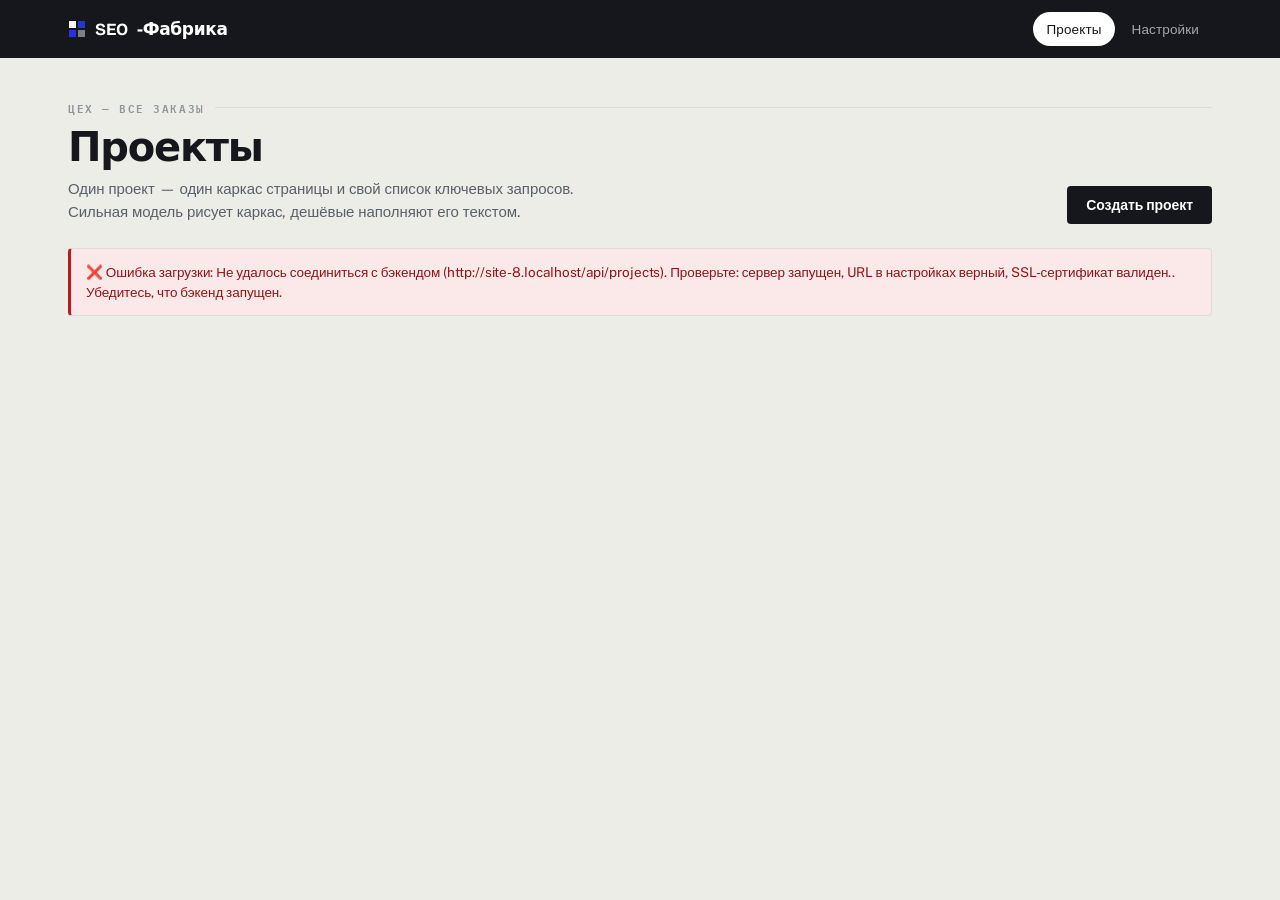
==== smm/index.html @ ee15fdec "Update index.html" ====
<!DOCTYPE html>
<html lang="ru">
<head>
  <meta charset="UTF-8">
  <meta name="viewport" content="width=device-width, initial-scale=1.0">
  <meta http-equiv="Cache-Control" content="no-cache, no-store, must-revalidate">
  <meta http-equiv="Pragma" content="no-cache">
  <meta http-equiv="Expires" content="0">
  <title>SEO-Фабрика — Проекты</title>
  <link rel="stylesheet" href="style.css?v=9">
  <link rel="icon" href="data:image/svg+xml,<svg xmlns='http://www.w3.org/2000/svg' viewBox='0 0 100 100'><rect width='45' height='45' fill='%2315171c'/><rect x='55' width='45' height='45' fill='%232536c8'/><rect y='55' width='45' height='45' fill='%232536c8'/><rect x='55' y='55' width='45' height='45' fill='%2315171c' opacity='.35'/></svg>">
  <script>(function(){try{var t=localStorage.getItem("seo_theme");if(t&&t!=="workshop")document.documentElement.setAttribute("data-theme",t);}catch(e){}})();</script>
</head>
<body>
  <div class="header">
    <div class="header-inner">
      <a class="logo" href="index.html"><svg width="18" height="18" viewBox="0 0 18 18" aria-hidden="true"><rect x="1" y="1" width="7" height="7" fill="#fff"/><rect x="10" y="1" width="7" height="7" fill="#2536c8"/><rect x="1" y="10" width="7" height="7" fill="#2536c8"/><rect x="10" y="10" width="7" height="7" fill="#fff" opacity=".45"/></svg>SEO<span class="full">-Фабрика</span></a>
      <nav class="nav">
        <a href="index.html" class="active">Проекты</a>
        <a href="settings.html">Настройки</a>
      </nav>
    </div>
  </div>

  <main class="main">
    <div class="eyebrow">Цех — все заказы</div>
    <div style="display:flex;align-items:flex-end;justify-content:space-between;gap:24px;flex-wrap:wrap;margin-bottom:24px;">
      <div>
        <h1 class="page-title">Проекты</h1>
        <p class="page-sub" style="margin-bottom:0;">Один проект — один каркас страницы и свой список ключевых запросов. Сильная модель рисует каркас, дешёвые наполняют его текстом.</p>
      </div>
      <button class="btn btn-primary" id="newProjectBtn">Создать проект</button>
    </div>

    <div class="stat-strip" id="statStrip" style="display:none;"></div>

    <div id="createModal" style="display:none;">
      <div class="modal-overlay" onclick="closeCreateModal(event)">
        <div class="modal" style="max-width:480px;" onclick="event.stopPropagation()">
          <div class="modal-header">
            <h3>Новый проект</h3>
            <button class="modal-close" onclick="closeCreateModal()">×</button>
          </div>
          <div style="padding:22px;">
            <div class="form-row"><label>Название проекта *</label><input type="text" id="cpName" placeholder="Таро — 78 карт"></div>
            <div class="form-row"><label>Домен</label><input type="text" id="cpDomain" placeholder="neotaro.ru"><div class="hint">Используется в sitemap.xml и canonical-ссылках при выгрузке.</div></div>
            <div class="form-row"><label>Описание (необязательно)</label><input type="text" id="cpDesc" placeholder="Страницы карт Таро"></div>
            <div id="cpError" style="color:var(--bad);font-size:13px;margin-bottom:10px;display:none;"></div>
            <button class="btn btn-primary" style="width:100%;" id="cpSubmit">Создать проект</button>
          </div>
        </div>
      </div>
    </div>

    <div id="projectsContainer">
      <div class="card" style="text-align:center;padding:40px;color:var(--muted);">
        <span class="spinner"></span> Загрузка проектов…
      </div>
    </div>
  </main>

  <script src="app.js?v=9"></script>
  <script>
    const container = document.getElementById('projectsContainer');

    async function loadProjects() {
      try {
        const projects = await api.listProjects();
        renderProjects(projects);
      } catch (e) {
        container.innerHTML = `<div class="alert alert-bad">❌ Ошибка загрузки: ${e.message}. Убедитесь, что бэкенд запущен.</div>`;
      }
    }

    function renderStats(projects) {
      const strip = document.getElementById('statStrip');
      if (!projects.length) { strip.style.display = 'none'; return; }
      const pages = projects.reduce((a, p) => a + (p.pages_count || 0), 0);
      const keys  = projects.reduce((a, p) => a + (p.keys_count  || 0), 0);
      const live  = projects.filter(p => p.status === 'generating').length;
      strip.style.display = '';
      strip.innerHTML = `
        <div class="stat"><div class="stat-k">Проектов</div><div class="stat-v">${projects.length}</div></div>
        <div class="stat"><div class="stat-k">Страниц готово</div><div class="stat-v">${pages}</div></div>
        <div class="stat"><div class="stat-k">Ключевых запросов</div><div class="stat-v">${keys}</div></div>
        <div class="stat"><div class="stat-k">Генерируется сейчас</div><div class="stat-v">${live}${live ? ' <small>в работе</small>' : ''}</div></div>`;
    }

    function renderProjects(projects) {
      renderStats(projects);
      if (!projects.length) {
        container.innerHTML = `
          <div class="card empty">
            <div class="empty-icon">Пустой цех</div>
            <p>Здесь появятся ваши проекты. Начните с первого — нужно только название и домен.</p>
            <button class="btn btn-primary" onclick="openCreateModal()">Создать проект</button>
          </div>`;
        return;
      }
      const cards = projects.map(p => `
        <div class="proj-wrap">
        <button class="proj-del" title="Удалить проект" aria-label="Удалить проект"
                onclick="deleteProject(event, ${p.id}, '${escHtml(p.name).replace(/'/g, "&#39;")}')">×</button>
        <a class="card proj-card" href="project.html?id=${p.id}">
          <div style="display:flex;align-items:flex-start;justify-content:space-between;gap:12px;">
            <div class="proj-name">${escHtml(p.name)}</div>
            ${badge(p.status)}
          </div>
          ${p.domain ? `<div class="proj-domain">${escHtml(p.domain)}</div>` : ''}
          ${p.description ? `<div style="color:var(--muted);font-size:13.5px;">${escHtml(p.description)}</div>` : ''}
          <div class="proj-meta">
            <span><span class="num">${p.pages_count ?? 0}</span> страниц</span>
            <span><span class="num">${p.keys_count ?? 0}</span> ключей</span>
            <span style="margin-left:auto;">${fmtDate(p.created_at)}</span>
          </div>
        </a></div>`).join('');
      container.innerHTML = `<div class="card-grid">${cards}</div>`;
    }

    // Удаление проекта целиком: клик по крестику не должен открывать карточку.
    async function deleteProject(ev, id, name) {
      ev.preventDefault();
      ev.stopPropagation();
      const ok = confirm('Удалить проект «' + name + '»?\n\nВместе с ним удалятся каркасы, ключи, все сгенерированные страницы и история чата. Отменить нельзя.');
      if (!ok) return;
      const btn = ev.currentTarget;
      if (btn) { btn.disabled = true; btn.textContent = '…'; }
      try {
        await api.deleteProject(id);
        loadProjects();
      } catch (e) {
        alert('Не удалось удалить: ' + e.message);
        if (btn) { btn.disabled = false; btn.textContent = '×'; }
      }
    }

    function openCreateModal() {
      document.getElementById('createModal').style.display = 'block';
      setTimeout(() => document.getElementById('cpName').focus(), 50);
    }
    function closeCreateModal(e) {
      if (e && e.target !== document.querySelector('#createModal .modal-overlay')) return;
      document.getElementById('createModal').style.display = 'none';
      ['cpName','cpDomain','cpDesc'].forEach(id => document.getElementById(id).value = '');
      document.getElementById('cpError').style.display = 'none';
    }
    document.getElementById('newProjectBtn').onclick = openCreateModal;

    document.getElementById('cpSubmit').onclick = async () => {
      const name   = document.getElementById('cpName').value.trim();
      const domain = document.getElementById('cpDomain').value.trim();
      const desc   = document.getElementById('cpDesc').value.trim();
      const errEl  = document.getElementById('cpError');
      if (!name) { errEl.textContent = 'Название обязательно'; errEl.style.display = 'block'; return; }
      errEl.style.display = 'none';
      const btn = document.getElementById('cpSubmit');
      btn.disabled = true; btn.textContent = 'Создание…';
      try {
        const p = await api.createProject({ name, domain, description: desc });
        closeCreateModal();
        window.location.href = `project.html?id=${p.id}`;
      } catch (e) {
        errEl.textContent = e.message;
        errEl.style.display = 'block';
      } finally {
        btn.disabled = false; btn.textContent = 'Создать проект';
      }
    };
    document.getElementById('cpName').addEventListener('keydown', e => { if (e.key === 'Enter') document.getElementById('cpSubmit').click(); });

    loadProjects();
    setInterval(() => { if (!document.hidden) loadProjects(); }, 15000);
  </script>
</body>
</html>
---- smm/style.css ----
/* ==========================================================================
   SEO-Фабрика — дизайн-система «Наборный цех»
   Светлый цех + чёрные чернила + синяя светокопия.
   Подпись проекта: сегментные шкалы (.gauge) и цеховые номера этапов.
   ========================================================================== */

@import url('https://fonts.googleapis.com/css2?family=Bricolage+Grotesque:opsz,wght@12..96,500;12..96,700;12..96,800&family=Public+Sans:ital,wght@0,400;0,500;0,600;1,400&family=IBM+Plex+Mono:wght@400;500;600&display=swap');

:root {
  /* ── палитра ── */
  --ink:        #15171c;
  --ink-soft:   #5a6069;
  --ink-faint:  #8f959d;
  --cloth:      #ecede7;   /* фон цеха */
  --sheet:      #ffffff;   /* лист */
  --sheet-2:    #f5f6f2;
  --rule:       #dcdcd3;
  --rule-soft:  #e8e9e2;
  --blueprint:  #2536c8;   /* акцент */
  --blueprint-2:#1a27a0;
  --blueprint-tint: #eceefc;
  --signal:     #c2410c;   /* сигнал тревоги */
  --good:       #12734a;
  --good-tint:  #e2f2e9;
  --alarm:      #b91c1c;
  --alarm-tint: #fbe9e9;
  --hold:       #92620a;
  --hold-tint:  #f8efdb;

  /* ── легаси-алиасы (используются в инлайн-стилях страниц) ── */
  --bg: var(--cloth);
  --panel: var(--sheet);
  --panel-2: var(--sheet-2);
  --text: var(--ink);
  --muted: var(--ink-soft);
  --line: var(--rule);
  --line-50: var(--rule-soft);
  --accent: var(--blueprint);
  --accent-2: var(--blueprint-2);
  --ok: var(--good);
  --ok-15: var(--good-tint);
  --bad: var(--alarm);
  --bad-15: var(--alarm-tint);
  --warn: var(--hold);

  /* ── типографика ── */
  --display: 'Bricolage Grotesque', 'Segoe UI', system-ui, sans-serif;
  --body: 'Public Sans', -apple-system, 'Segoe UI', Roboto, sans-serif;
  --mono: 'IBM Plex Mono', 'Cascadia Code', Consolas, monospace;

  /* ── геометрия ── */
  --radius: 4px;
  --radius-sm: 3px;
  --shadow: 0 1px 0 rgba(21,23,28,.04), 0 8px 24px -18px rgba(21,23,28,.35);
  --shadow-lift: 0 2px 0 rgba(21,23,28,.05), 0 18px 40px -24px rgba(21,23,28,.45);
  --pad: clamp(16px, 3vw, 28px);
}

* { box-sizing: border-box; margin: 0; padding: 0; }
html { -webkit-text-size-adjust: 100%; }
html, body { min-height: 100%; }
body {
  background: var(--cloth);
  color: var(--ink);
  font: 400 15px/1.55 var(--body);
  font-feature-settings: 'ss01', 'cv05';
  letter-spacing: -.005em;
  -webkit-font-smoothing: antialiased;
}
a { color: var(--blueprint); text-decoration: none; }
a:hover { text-decoration: underline; text-underline-offset: 3px; }
:focus-visible {
  outline: 2px solid var(--blueprint);
  outline-offset: 2px;
  border-radius: 2px;
}
::selection { background: #d9ddf9; }

/* ─────────────────────────────────────── шапка */
.header {
  position: sticky; top: 0; z-index: 40;
  background: var(--ink);
  color: #f2f2ee;
}
.header-inner {
  max-width: 1200px; margin: 0 auto;
  padding: 0 var(--pad);
  height: 58px;
  display: flex; align-items: center; gap: 28px;
}
.logo {
  font: 700 17px/1 var(--display);
  letter-spacing: -.02em;
  color: #fff;
  display: inline-flex; align-items: center; gap: 9px;
}
.logo:hover { text-decoration: none; color: #fff; }
.nav { display: flex; gap: 4px; font-size: 13.5px; margin-left: auto; }
.nav a {
  color: rgba(255,255,255,.62);
  padding: 7px 13px; border-radius: 999px;
  font-weight: 500; letter-spacing: .01em;
  transition: background .16s, color .16s;
}
.nav a:hover { color: #fff; background: rgba(255,255,255,.09); text-decoration: none; }
.nav a.active { color: var(--ink); background: #fff; }

/* ───────────────────────────────────── каркас */
.main {
  max-width: 1200px; margin: 0 auto;
  padding: clamp(24px, 4vw, 44px) var(--pad) 96px;
}
.page-title {
  font: 700 clamp(28px, 4vw, 40px)/1.05 var(--display);
  letter-spacing: -.03em;
  margin-bottom: 8px;
}
.page-sub {
  color: var(--ink-soft); font-size: 15px;
  max-width: 62ch; margin-bottom: 28px;
}
.eyebrow {
  font: 600 11px/1 var(--mono);
  letter-spacing: .14em; text-transform: uppercase;
  color: var(--ink-faint);
  display: flex; align-items: center; gap: 10px;
  margin-bottom: 14px;
}
.eyebrow::after { content: ''; flex: 1; height: 1px; background: var(--rule); }

/* ───────────────────────────────────── листы */
.card {
  background: var(--sheet);
  border: 1px solid var(--rule);
  border-radius: var(--radius);
  padding: clamp(18px, 2.4vw, 26px);
  box-shadow: var(--shadow);
}
.card + .card { margin-top: 18px; }
.card h3 {
  font: 700 17px/1.25 var(--display);
  letter-spacing: -.015em;
  margin-bottom: 4px;
}
.card .card-sub { color: var(--ink-soft); font-size: 13.5px; margin-bottom: 16px; }
.card-grid {
  display: grid; gap: 16px;
  grid-template-columns: repeat(auto-fill, minmax(288px, 1fr));
}

/* карточка проекта — цеховая карточка заказа */
.proj-card {
  position: relative;
  display: flex; flex-direction: column; gap: 7px;
  padding: 22px 22px 18px;
  color: var(--ink);
  overflow: hidden;
  transition: box-shadow .18s ease, transform .18s ease, border-color .18s ease;
}
.proj-card::before {
  content: ''; position: absolute; inset: 0 auto 0 0; width: 3px;
  background: var(--blueprint); opacity: 0; transition: opacity .18s;
}
.proj-card:hover {
  text-decoration: none;
  border-color: #c9cabf;
  transform: translateY(-2px);
  box-shadow: var(--shadow-lift);
}
.proj-card:hover::before { opacity: 1; }
.proj-name {
  font: 700 19px/1.2 var(--display);
  letter-spacing: -.02em; color: var(--ink);
}
.proj-domain {
  font: 500 12.5px/1 var(--mono);
  color: var(--blueprint); letter-spacing: -.01em;
}
.proj-meta {
  display: flex; gap: 8px 16px; flex-wrap: wrap;
  align-items: center;
  color: var(--ink-soft); font-size: 12.5px;
  margin-top: 10px; padding-top: 12px;
  border-top: 1px dashed var(--rule);
}
.proj-meta .num { font: 500 13px/1 var(--mono); color: var(--ink); }

/* ───────────────────────────────────── кнопки */
.btn {
  font: 600 14px/1 var(--body);
  letter-spacing: -.005em;
  padding: 11px 18px;
  border: 1px solid transparent; border-radius: var(--radius);
  cursor: pointer;
  display: inline-flex; align-items: center; justify-content: center; gap: 8px;
  transition: background .16s, color .16s, border-color .16s, transform .08s;
  white-space: nowrap;
}
.btn:active:not(:disabled) { transform: translateY(1px); }
.btn:disabled { opacity: .45; cursor: not-allowed; }
.btn-primary { background: var(--ink); color: #fff; }
.btn-primary:hover:not(:disabled) { background: var(--blueprint); }
.btn-ghost { background: var(--sheet); border-color: var(--rule); color: var(--ink); }
.btn-ghost:hover:not(:disabled) { border-color: var(--ink); background: var(--sheet-2); }
.btn-danger { background: var(--alarm); color: #fff; }
.btn-danger:hover:not(:disabled) { background: #971616; }
.btn-ok { background: var(--good); color: #fff; }
.btn-ok:hover:not(:disabled) { background: #0d5c3a; }
.btn-sm { padding: 7px 13px; font-size: 13px; }
.btn-link {
  background: none; border: none; padding: 0;
  font: 500 13px/1.4 var(--body); color: var(--blueprint);
  cursor: pointer; text-underline-offset: 3px;
}
.btn-link:hover { text-decoration: underline; }
.btn-link.danger { color: var(--alarm); }
.pages-toolbar {
  display: inline-flex; align-items: center; gap: 10px;
  background: var(--alarm-tint); color: var(--alarm);
  border: 1px solid #f0c8c8; border-radius: var(--radius);
  padding: 6px 10px; font-size: 13px;
}
.page-actions {
  white-space: nowrap;
  display: flex; gap: 8px; align-items: center; justify-content: flex-end;
}

/* ───────────────────────────────────── формы */
.form-row { margin-bottom: 16px; }
label {
  display: block;
  font: 600 11.5px/1 var(--mono);
  letter-spacing: .1em; text-transform: uppercase;
  color: var(--ink-faint); margin-bottom: 7px;
}
input[type=text], input[type=password], input[type=number], select, textarea {
  width: 100%;
  font: 400 14.5px/1.4 var(--body);
  color: var(--ink);
  background: var(--sheet);
  border: 1px solid var(--rule);
  border-radius: var(--radius);
  padding: 11px 13px;
  transition: border-color .16s, box-shadow .16s;
}
input::placeholder, textarea::placeholder { color: #b3b8bd; }
input:focus, select:focus, textarea:focus {
  outline: none;
  border-color: var(--blueprint);
  box-shadow: 0 0 0 3px rgba(37,54,200,.12);
}
textarea {
  resize: vertical; min-height: 92px;
  font: 400 13px/1.6 var(--mono);
}
textarea.code { min-height: 240px; background: var(--sheet-2); }
select {
  cursor: pointer;
  appearance: none;
  background-image: url("data:image/svg+xml;utf8,<svg xmlns='http://www.w3.org/2000/svg' width='11' height='7' viewBox='0 0 11 7'><path d='M1 1l4.5 4.5L10 1' stroke='%235a6069' stroke-width='1.6' fill='none' stroke-linecap='round'/></svg>");
  background-repeat: no-repeat; background-position: right 13px center;
  padding-right: 34px;
}
input[type=checkbox] { width: 17px; height: 17px; cursor: pointer; accent-color: var(--blueprint); }
.checkbox-row { display: flex; align-items: center; gap: 10px; margin-bottom: 14px; }
.checkbox-row label {
  margin: 0; color: var(--ink); font: 400 14px/1.4 var(--body);
  letter-spacing: normal; text-transform: none;
}
.form-grid { display: grid; grid-template-columns: 1fr 1fr; gap: 16px; }
.form-grid .full { grid-column: 1 / -1; }
.fieldset {
  border: 1px solid var(--rule); border-radius: var(--radius);
  background: var(--sheet);
  padding: 22px; margin-bottom: 18px;
}
.fieldset legend {
  font: 600 11.5px/1 var(--mono);
  letter-spacing: .12em; text-transform: uppercase;
  color: var(--ink); padding: 0 9px;
}
.hint { font-size: 12.5px; color: var(--ink-faint); margin-top: 6px; }

/* ───────────────────────────────────── этапы (табы) */
.tabs {
  display: flex; gap: 2px;
  border-bottom: 1px solid var(--rule);
  margin-bottom: 24px;
  overflow-x: auto; scrollbar-width: none;
}
.tabs::-webkit-scrollbar { display: none; }
.tab-btn {
  position: relative;
  background: none; border: none; cursor: pointer;
  font: 600 14px/1 var(--body);
  color: var(--ink-faint);
  padding: 14px 16px 15px;
  display: inline-flex; align-items: center; gap: 9px;
  white-space: nowrap;
  transition: color .16s;
}
.tab-btn .step {
  font: 600 11px/1 var(--mono);
  color: var(--ink-faint);
  background: var(--sheet-2); border: 1px solid var(--rule);
  border-radius: 3px; padding: 3px 5px;
}
.tab-btn:hover { color: var(--ink); }
.tab-btn.active { color: var(--ink); }
.tab-btn.active::after {
  content: ''; position: absolute; left: 0; right: 0; bottom: -1px;
  height: 2px; background: var(--ink);
}
.tab-btn.active .step { background: var(--ink); border-color: var(--ink); color: #fff; }
.tab-content { display: none; }
.tab-content.active { display: block; animation: rise .22s ease both; }
@keyframes rise { from { opacity: 0; transform: translateY(4px); } }

/* ───────────────────────────────────── таблицы */
.table-wrap {
  overflow-x: auto;
  border: 1px solid var(--rule); border-radius: var(--radius);
  background: var(--sheet);
}
table { width: 100%; border-collapse: collapse; font-size: 13.5px; }
thead { background: var(--sheet-2); }
thead th {
  text-align: left;
  font: 600 11px/1 var(--mono);
  letter-spacing: .1em; text-transform: uppercase;
  color: var(--ink-soft);
  padding: 12px 15px;
  border-bottom: 1px solid var(--rule);
  white-space: nowrap;
}
tbody td { padding: 11px 15px; border-bottom: 1px solid var(--rule-soft); vertical-align: middle; }
tbody tr:last-child td { border-bottom: none; }
tbody tr:hover { background: #f8f9fb; }
td .num, .mono { font: 500 13px/1 var(--mono); }

/* ───────────────────────────────────── статусы */
.badge {
  display: inline-flex; align-items: center; gap: 6px;
  font: 600 11.5px/1 var(--mono);
  letter-spacing: .04em;
  padding: 5px 9px; border-radius: 3px;
  border: 1px solid transparent;
  white-space: nowrap;
}
.badge::before {
  content: ''; width: 5px; height: 5px; border-radius: 50%;
  background: currentColor;
}
.badge.pending, .badge.draft, .badge.cancelled {
  background: var(--sheet-2); border-color: var(--rule); color: var(--ink-soft);
}
.badge.queued { background: var(--hold-tint); border-color: #ecdcb4; color: var(--hold); }
.badge.running, .badge.generating {
  background: var(--blueprint-tint); border-color: #d3d8f7; color: var(--blueprint);
}
.badge.running::before, .badge.generating::before { animation: pulse 1.1s ease-in-out infinite; }
@keyframes pulse { 50% { opacity: .25; } }
.badge.success, .badge.ready, .badge.done, .badge.active, .badge.approved {
  background: var(--good-tint); border-color: #c6e3d4; color: var(--good);
}
.badge.failed, .badge.error { background: var(--alarm-tint); border-color: #f2cfcf; color: var(--alarm); }

/* ───────────────────────────────────── подпись: шкала */
.gauge {
  display: inline-flex; gap: 2px; vertical-align: middle;
}
.gauge i {
  width: 5px; height: 14px; border-radius: 1px;
  background: var(--rule);
}
.gauge i.on { background: var(--good); }
.gauge.warn i.on { background: var(--hold); }
.gauge.bad i.on { background: var(--alarm); }
.gauge-row { display: inline-flex; align-items: center; gap: 9px; }
.gauge-val { font: 600 13px/1 var(--mono); letter-spacing: -.02em; }

/* прогресс */
.progress-info {
  display: flex; justify-content: space-between; align-items: baseline;
  font: 500 12.5px/1 var(--mono); color: var(--ink-soft);
  margin-bottom: 10px;
}
.progress-outer {
  height: 10px; background: var(--sheet-2);
  border: 1px solid var(--rule); border-radius: 999px; overflow: hidden;
}
.progress-inner {
  height: 100%; border-radius: 999px;
  background: repeating-linear-gradient(115deg, var(--ink) 0 9px, #3a3f49 9px 18px);
  background-size: 200% 100%;
  transition: width .45s cubic-bezier(.4,0,.2,1);
  animation: crawl 1.4s linear infinite;
}
@keyframes crawl { to { background-position: -36px 0; } }

/* ───────────────────────────────────── сообщения */
.alert {
  font-size: 13.5px; line-height: 1.5;
  padding: 13px 15px;
  border: 1px solid var(--rule); border-left-width: 3px;
  border-radius: var(--radius);
  background: var(--sheet);
  margin-bottom: 14px;
}
.alert-ok   { border-left-color: var(--good);  background: var(--good-tint);  color: #0d5c3a; }
.alert-bad  { border-left-color: var(--alarm); background: var(--alarm-tint); color: #8f1414; }
.alert-info { border-left-color: var(--blueprint); background: var(--blueprint-tint); color: var(--blueprint-2); }

.checks-grid { display: flex; flex-wrap: wrap; gap: 6px; }
.check-chip {
  font: 500 12px/1 var(--mono);
  padding: 6px 9px; border-radius: 3px;
  border: 1px solid var(--rule);
}
.check-chip.passed { background: var(--good-tint); border-color: #c6e3d4; color: var(--good); }
.check-chip.failed { background: var(--alarm-tint); border-color: #f2cfcf; color: var(--alarm); }

/* ───────────────────────────────────── модал��и */
.modal-overlay {
  position: fixed; inset: 0; z-index: 100;
  background: rgba(21,23,28,.45);
  backdrop-filter: blur(3px);
  display: flex; align-items: center; justify-content: center;
  padding: 20px;
  animation: fade .16s ease both;
}
@keyframes fade { from { opacity: 0; } }
.modal {
  background: var(--sheet);
  border: 1px solid var(--rule); border-radius: 6px;
  box-shadow: 0 40px 80px -30px rgba(21,23,28,.6);
  width: 100%; max-width: 1080px; max-height: 92vh;
  display: flex; flex-direction: column;
  animation: pop .2s cubic-bezier(.2,.9,.3,1) both;
}
@keyframes pop { from { opacity: 0; transform: translateY(10px) scale(.99); } }
.modal-header {
  display: flex; align-items: center; justify-content: space-between; gap: 16px;
  padding: 17px 20px;
  border-bottom: 1px solid var(--rule);
}
.modal-header h3 { font: 700 16px/1.2 var(--display); letter-spacing: -.015em; }
.modal-body { overflow-y: auto; flex: 1; }
.modal-body iframe { width: 100%; height: 640px; border: none; background: #fff; display: block; }
.modal-close {
  background: none; border: 1px solid transparent; cursor: pointer;
  color: var(--ink-faint); font-size: 15px; line-height: 1;
  width: 30px; height: 30px; border-radius: var(--radius);
}
.modal-close:hover { color: var(--ink); background: var(--sheet-2); border-color: var(--rule); }

/* ───────────────────────────────────── бриф (чат) */
.chat-container { display: flex; flex-direction: column; height: 560px; }
.chat-messages {
  flex: 1; overflow-y: auto;
  display: flex; flex-direction: column; gap: 12px;
  padding: 4px 2px 16px;
}
.chat-msg {
  max-width: 76%;
  padding: 12px 15px;
  border-radius: 10px;
  font-size: 14.5px; line-height: 1.55;
  white-space: pre-wrap; word-break: break-word;
}
.chat-time {
  display: block;
  font: 500 11px/1.3 var(--mono);
  letter-spacing: .04em;
  opacity: .62;
  margin-bottom: 6px;
}
.chat-msg.user .chat-time { color: rgba(255,255,255,.72); }
.chat-msg.user {
  align-self: flex-end;
  background: var(--ink); color: #fff;
  border-bottom-right-radius: 3px;
}
.chat-msg.assistant {
  align-self: flex-start;
  background: var(--sheet-2); border: 1px solid var(--rule);
  border-bottom-left-radius: 3px;
}
.chat-msg.system {
  align-self: center; max-width: 100%;
  background: none; padding: 2px;
  font: 500 12px/1.5 var(--mono);
  color: var(--ink-faint); text-align: center;
}
.chat-msg.loading {
  align-self: flex-start;
  background: var(--sheet-2); border: 1px solid var(--rule);
  color: var(--ink-soft);
}
.chat-input-row {
  display: flex; gap: 10px; align-items: flex-end;
  border-top: 1px solid var(--rule);
  padding-top: 14px;
}
.chat-input-row textarea {
  flex: 1; min-height: 46px; max-height: 140px; resize: none;
  font: 400 14.5px/1.5 var(--body);
}
.chat-input-row .btn-primary { flex-shrink: 0; }

/* ───────────────────────────────────── пульт генерации */
.gen-controls { display: flex; flex-wrap: wrap; gap: 10px; align-items: center; }
.gen-status-msg { font-size: 13.5px; margin-top: 10px; }
.turbo-badge {
  font: 600 11px/1 var(--mono); letter-spacing: .1em; text-transform: uppercase;
  color: var(--signal); background: #fdeee7; border: 1px solid #f6d3c4;
  padding: 5px 8px; border-radius: 3px;
}
.toggle-row {
  display: flex; align-items: center; justify-content: space-between; gap: 18px;
  padding: 14px 0;
}
.toggle-label { font-size: 14.5px; font-weight: 600; }
.toggle-desc { font-size: 12.5px; color: var(--ink-soft); margin-top: 3px; max-width: 52ch; }
.toggle { position: relative; display: inline-block; width: 42px; height: 24px; flex-shrink: 0; }
.toggle input { opacity: 0; width: 0; height: 0; position: absolute; }
.toggle-slider {
  position: absolute; inset: 0; cursor: pointer;
  background: #cfd1c8; border-radius: 999px; transition: background .18s;
}
.toggle-slider::before {
  content: ''; position: absolute; left: 3px; top: 3px;
  width: 18px; height: 18px; border-radius: 50%;
  background: #fff; box-shadow: 0 1px 3px rgba(0,0,0,.2);
  transition: transform .18s;
}
.toggle input:checked + .toggle-slider { background: var(--ink); }
.toggle input:checked + .toggle-slider::before { transform: translateX(18px); }
.toggle input:focus-visible + .toggle-slider { outline: 2px solid var(--blueprint); outline-offset: 2px; }

/* ───────────────────────────────────── пустота и ожидание */
.empty { text-align: center; padding: 56px 24px; color: var(--ink-soft); }
.empty .empty-icon {
  font: 700 13px/1 var(--mono); letter-spacing: .18em; text-transform: uppercase;
  color: var(--ink-faint); margin-bottom: 14px;
}
.empty p { margin-bottom: 20px; font-size: 14.5px; }
.spinner {
  display: inline-block; width: 13px; height: 13px;
  border: 2px solid var(--rule); border-top-color: var(--ink);
  border-radius: 50%; vertical-align: -2px;
  animation: spin .7s linear infinite;
}
@keyframes spin { to { transform: rotate(360deg); } }

/* ───────────────────────────────────── сводка цифр */
.stat-strip {
  display: grid; gap: 1px;
  grid-template-columns: repeat(auto-fit, minmax(150px, 1fr));
  background: var(--rule);
  border: 1px solid var(--rule); border-radius: var(--radius);
  overflow: hidden; margin-bottom: 22px;
}
.stat { background: var(--sheet); padding: 16px 18px; }
.stat-k {
  font: 600 10.5px/1 var(--mono); letter-spacing: .12em; text-transform: uppercase;
  color: var(--ink-faint); margin-bottom: 8px;
}
.stat-v { font: 700 26px/1 var(--display); letter-spacing: -.03em; }
.stat-v small { font: 500 13px/1 var(--mono); color: var(--ink-faint); letter-spacing: 0; }

/* ───────────────────────────────────── адаптив */
@media (max-width: 760px) {
  .header-inner { height: 54px; gap: 12px; }
  .logo span.full { display: none; }
  .form-grid { grid-template-columns: 1fr; }
  .chat-msg { max-width: 90%; }
  .chat-container { height: 66vh; }
  .modal-body iframe { height: 70vh; }
  .toggle-row { align-items: flex-start; }
  .tab-btn { padding: 12px 11px; font-size: 13px; }
  .tab-btn .step { display: none; }
}

@media (prefers-reduced-motion: reduce) {
  *, *::before, *::after {
    animation-duration: .001ms !important; animation-iteration-count: 1 !important;
    transition-duration: .001ms !important;
  }
}

/* ======================================================================
   ТЕМА 2 — «Сапфир и персик»
   Синий сапфир + серый оружейный металл + платина, смягчённые
   персиково-оранжевым и коричневым. Холодный футуризм плюс
   теплые земляные тона в акцентах.
   Переключается в Настройках, хранится в localStorage.
   ====================================================================== */
html[data-theme="sapphire"] {
  color-scheme: dark;

  /* платина — текст */
  --ink:        #eef1f6;
  --ink-soft:   #aab4c2;
  --ink-faint:  #7c8797;

  /* оружейный металл — плоскости */
  --cloth:      #191e25;
  --sheet:      #222a33;
  --sheet-2:    #2a333d;
  --rule:       #38434f;
  --rule-soft:  #2f3944;

  /* сапфир — акцент */
  --blueprint:  #5b8def;
  --blueprint-2:#84a9f7;
  --blueprint-tint: #1d2b45;

  /* персиково-оранжевый и коричневый — теплые сигналы */
  --signal:     #f0915a;
  --good:       #58c795;
  --good-tint:  #17322a;
  --alarm:      #f07f7f;
  --alarm-tint: #3a2325;
  --hold:       #d9a05b;
  --hold-tint:  #362a1b;

  --shadow: 0 1px 0 rgba(0,0,0,.35), 0 10px 30px -18px rgba(0,0,0,.85);
  --shadow-lift: 0 2px 0 rgba(0,0,0,.4), 0 22px 48px -24px rgba(0,0,0,.95);
}

/* Шапка и кнопки: тёплый персиковый как второй акцент */
html[data-theme="sapphire"] .header {
  background: linear-gradient(180deg, #202832 0%, #1a2129 100%);
  border-bottom-color: var(--rule);
}
html[data-theme="sapphire"] .btn-primary {
  background: linear-gradient(180deg, var(--blueprint) 0%, #3f6fd0 100%);
  border-color: #3f6fd0;
  color: #f7fafe;
}
html[data-theme="sapphire"] .btn-primary:hover { filter: brightness(1.08); }
html[data-theme="sapphire"] input,
html[data-theme="sapphire"] textarea,
html[data-theme="sapphire"] select {
  background: #1c232b;
  color: var(--ink);
  border-color: var(--rule);
}
html[data-theme="sapphire"] .eyebrow,
html[data-theme="sapphire"] .num { color: var(--signal); }
html[data-theme="sapphire"] iframe { background: #fff; }

/* Кнопка удаления проекта на карточке */
.proj-wrap { position: relative; }
.proj-del {
  position: absolute; top: 10px; right: 10px;
  width: 26px; height: 26px; line-height: 1;
  display: flex; align-items: center; justify-content: center;
  border: 1px solid var(--rule); border-radius: var(--radius-sm);
  background: var(--sheet); color: var(--ink-faint);
  font-size: 15px; cursor: pointer; opacity: 0; transition: .15s;
  z-index: 3;
}
.proj-wrap:hover .proj-del { opacity: 1; }
.proj-del:hover { color: #fff; background: var(--alarm); border-color: var(--alarm); }
.proj-del:focus-visible { opacity: 1; outline: 2px solid var(--blueprint); }

/* Паспорт модели и предупреждения о целостности */
.model-tag {
  display: inline-flex; align-items: center; gap: 6px;
  font-family: var(--mono); font-size: 11.5px;
  padding: 2px 7px; border-radius: var(--radius-sm);
  border: 1px solid var(--rule); background: var(--sheet-2); color: var(--ink-soft);
}
.model-tag.ok { border-color: var(--good); color: var(--good); background: var(--good-tint); }
.model-tag.warn { border-color: var(--alarm); color: var(--alarm); background: var(--alarm-tint); }
.integrity-warn {
  border: 1px solid var(--alarm); background: var(--alarm-tint); color: var(--alarm);
  padding: 10px 12px; border-radius: var(--radius); font-size: 13px; margin: 8px 0;
}
.theme-choice { display: flex; gap: 12px; flex-wrap: wrap; }
.theme-card {
  flex: 1 1 220px; text-align: left; cursor: pointer;
  border: 1px solid var(--rule); border-radius: var(--radius);
  background: var(--sheet); padding: 12px; transition: .15s;
}
.theme-card:hover { border-color: var(--blueprint); }
.theme-card.active { border-color: var(--blueprint); box-shadow: 0 0 0 2px var(--blueprint-tint); }
.theme-card b { display: block; font-family: var(--display); font-size: 14px; margin-bottom: 2px; }
.theme-card span { font-size: 12px; color: var(--ink-soft); }
.swatches { display: flex; gap: 4px; margin-top: 8px; }
.swatches i { width: 22px; height: 22px; border-radius: 3px; border: 1px solid rgba(0,0,0,.15); }
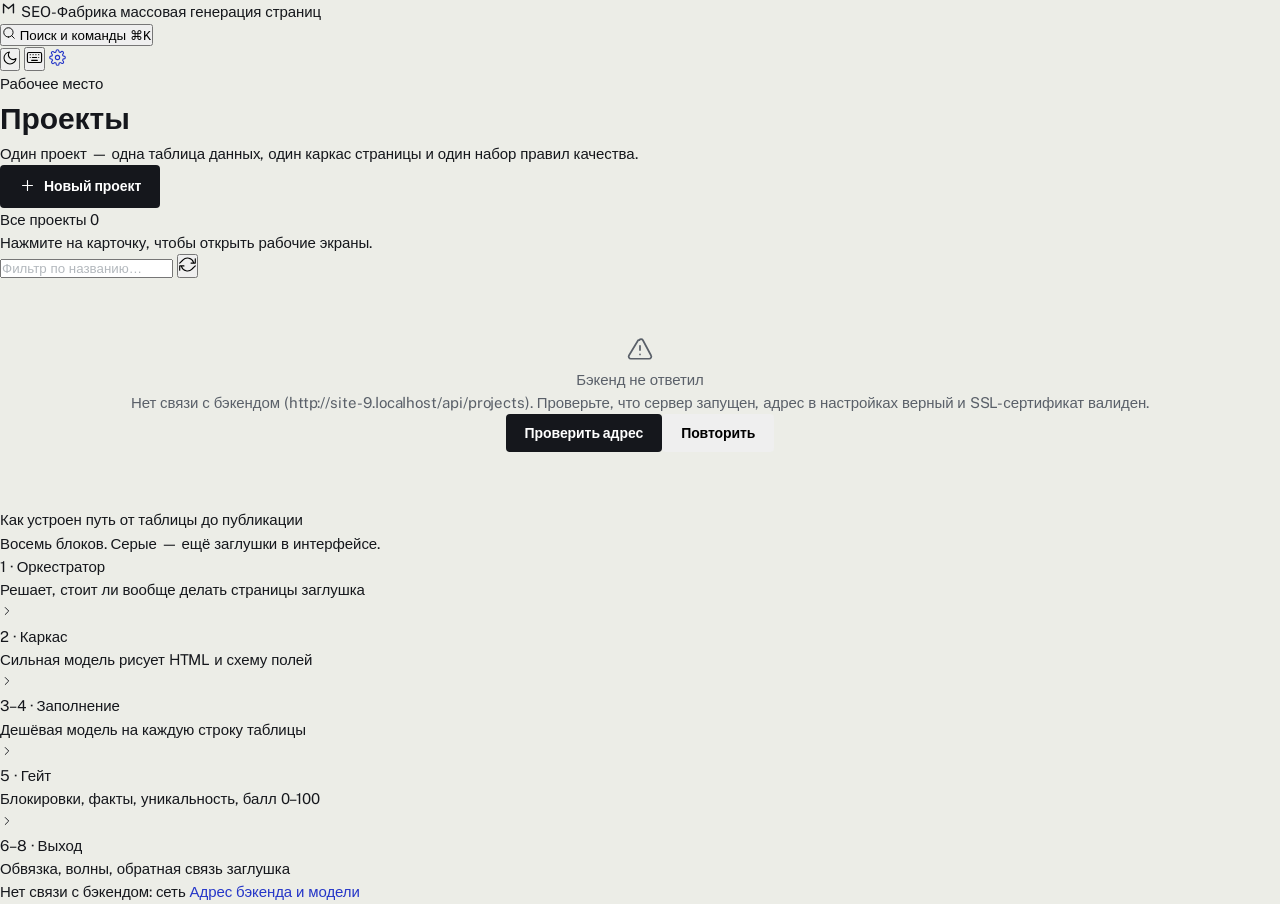
==== commit e4104b55: "Update index.html" ====
--- a/smm/index.html
+++ b/smm/index.html
@@ -1,176 +1,327 @@
-
-<!DOCTYPE html>
-<html lang="ru">
+<!doctype html>
+<html lang="ru" data-theme="light">
 <head>
-  <meta charset="UTF-8">
-  <meta name="viewport" content="width=device-width, initial-scale=1.0">
-  <meta http-equiv="Cache-Control" content="no-cache, no-store, must-revalidate">
-  <meta http-equiv="Pragma" content="no-cache">
-  <meta http-equiv="Expires" content="0">
-  <title>SEO-Фабрика — Проекты</title>
-  <link rel="stylesheet" href="style.css?v=9">
-  <link rel="icon" href="data:image/svg+xml,<svg xmlns='http://www.w3.org/2000/svg' viewBox='0 0 100 100'><rect width='45' height='45' fill='%2315171c'/><rect x='55' width='45' height='45' fill='%232536c8'/><rect y='55' width='45' height='45' fill='%232536c8'/><rect x='55' y='55' width='45' height='45' fill='%2315171c' opacity='.35'/></svg>">
-  <script>(function(){try{var t=localStorage.getItem("seo_theme");if(t&&t!=="workshop")document.documentElement.setAttribute("data-theme",t);}catch(e){}})();</script>
+<meta charset="utf-8">
+<meta name="viewport" content="width=1280">
+<title>Проекты — SEO-Фабрика</title>
+<link rel="icon" href="data:image/svg+xml,%3Csvg xmlns='http://www.w3.org/2000/svg' viewBox='0 0 32 32'%3E%3Crect width='32' height='32' rx='8' fill='%232783de'/%3E%3Cpath d='M9 21V11l7 6 7-6v10' stroke='white' stroke-width='2.4' fill='none' stroke-linecap='round' stroke-linejoin='round'/%3E%3C/svg%3E">
+<link rel="stylesheet" href="style.css?v=20">
+<script>
+  try {
+    var t = localStorage.getItem('seo_theme');
+    if (t !== 'light' && t !== 'dark') t = 'light';
+    document.documentElement.setAttribute('data-theme', t);
+  } catch (e) {}
+</script>
 </head>
-<body>
-  <div class="header">
-    <div class="header-inner">
-      <a class="logo" href="index.html"><svg width="18" height="18" viewBox="0 0 18 18" aria-hidden="true"><rect x="1" y="1" width="7" height="7" fill="#fff"/><rect x="10" y="1" width="7" height="7" fill="#2536c8"/><rect x="1" y="10" width="7" height="7" fill="#2536c8"/><rect x="10" y="10" width="7" height="7" fill="#fff" opacity=".45"/></svg>SEO<span class="full">-Фабрика</span></a>
-      <nav class="nav">
-        <a href="index.html" class="active">Проекты</a>
-        <a href="settings.html">Настройки</a>
-      </nav>
+<body class="is-plain">
+
+<div class="plain-shell">
+
+  <!-- ================= верхняя панель ================= -->
+  <header class="topbar plain-topbar">
+    <div class="brand">
+      <span class="brand-mark">
+        <svg viewBox="0 0 24 24" width="17" height="17" fill="none" stroke="currentColor" stroke-width="2" stroke-linecap="round" stroke-linejoin="round"><path d="M5 18V6l7 6 7-6v12"/></svg>
+      </span>
+      <span>
+        <span class="brand-name">SEO-Фабрика</span>
+        <span class="brand-sub">массовая генерация страниц</span>
+      </span>
     </div>
-  </div>
-
-  <main class="main">
-    <div class="eyebrow">Цех — все заказы</div>
-    <div style="display:flex;align-items:flex-end;justify-content:space-between;gap:24px;flex-wrap:wrap;margin-bottom:24px;">
-      <div>
-        <h1 class="page-title">Проекты</h1>
-        <p class="page-sub" style="margin-bottom:0;">Один проект — один каркас страницы и свой список ключевых запросов. Сильная модель рисует каркас, дешёвые наполняют его текстом.</p>
+
+    <span class="topbar-spacer"></span>
+
+    <button class="kbd-hint" id="cmdkBtn" type="button">
+      <span data-ico-sm="search"></span> Поиск и команды <kbd>⌘</kbd><kbd>K</kbd>
+    </button>
+
+    <div class="topbar-tools">
+      <button class="icon-btn" id="themeBtn" type="button" title="Сменить тему (T)"><span data-theme-ico></span></button>
+      <button class="icon-btn" id="helpBtn" type="button" title="Горячие клавиши (?)"><span data-ico="keyboard"></span></button>
+      <a class="icon-btn" href="settings.html" title="Глобальные настройки"><span data-ico="gear"></span></a>
+    </div>
+  </header>
+
+  <!-- ================= контент ================= -->
+  <main class="canvas">
+    <div class="wrap">
+
+      <div class="view-head">
+        <div class="view-head-body">
+          <div class="view-eyebrow"><i class="dot"></i> Рабочее место</div>
+          <h1 class="view-title">Проекты</h1>
+          <p class="view-sub">
+            Один проект — одна таблица данных, один каркас страницы и один набор правил качества.
+          </p>
+        </div>
+        <div class="view-actions">
+          <button class="btn btn-primary btn-lg" id="newProjBtn" type="button">
+            <span data-ico="plus"></span> Новый проект
+          </button>
+        </div>
       </div>
-      <button class="btn btn-primary" id="newProjectBtn">Создать проект</button>
-    </div>
-
-    <div class="stat-strip" id="statStrip" style="display:none;"></div>
-
-    <div id="createModal" style="display:none;">
-      <div class="modal-overlay" onclick="closeCreateModal(event)">
-        <div class="modal" style="max-width:480px;" onclick="event.stopPropagation()">
-          <div class="modal-header">
-            <h3>Новый проект</h3>
-            <button class="modal-close" onclick="closeCreateModal()">×</button>
-          </div>
-          <div style="padding:22px;">
-            <div class="form-row"><label>Название проекта *</label><input type="text" id="cpName" placeholder="Таро — 78 карт"></div>
-            <div class="form-row"><label>Домен</label><input type="text" id="cpDomain" placeholder="neotaro.ru"><div class="hint">Используется в sitemap.xml и canonical-ссылках при выгрузке.</div></div>
-            <div class="form-row"><label>Описание (необязательно)</label><input type="text" id="cpDesc" placeholder="Страницы карт Таро"></div>
-            <div id="cpError" style="color:var(--bad);font-size:13px;margin-bottom:10px;display:none;"></div>
-            <button class="btn btn-primary" style="width:100%;" id="cpSubmit">Создать проект</button>
-          </div>
-        </div>
-      </div>
-    </div>
-
-    <div id="projectsContainer">
-      <div class="card" style="text-align:center;padding:40px;color:var(--muted);">
-        <span class="spinner"></span> Загрузка проектов…
-      </div>
+
+      <div class="metrics" id="homeMetrics"></div>
+
+      <!-- форма создания -->
+      <section class="panel accent" id="newProjPanel" hidden>
+        <div class="panel-head">
+          <div class="panel-head-body">
+            <div class="panel-title">Новый проект</div>
+            <div class="panel-sub">Название обязательно. Описание продукта потом прочитает оркестратор.</div>
+          </div>
+          <div class="panel-tools">
+            <button class="icon-btn" id="newProjClose" type="button" title="Закрыть"><span data-ico="x"></span></button>
+          </div>
+        </div>
+        <div class="panel-body">
+          <div class="form-grid">
+            <label class="field">
+              <span class="field-label">Название <span class="req">*</span></span>
+              <input class="input" id="npName" placeholder="Карты Таро — страницы значений" autocomplete="off">
+              <span class="field-hint">Видно только вам в интерфейсе.</span>
+            </label>
+            <label class="field">
+              <span class="field-label">Домен</span>
+              <input class="input" id="npDomain" placeholder="neotaro.ru" autocomplete="off">
+              <span class="field-hint">Из него соберутся canonical и sitemap.</span>
+            </label>
+          </div>
+          <label class="field">
+            <span class="field-label">Описание продукта</span>
+            <textarea class="textarea" id="npDesc" rows="3"
+              placeholder="Кто клиент, что продаёте, чем страницы полезны человеку"></textarea>
+            <span class="field-hint">Это один из трёх входов будущего оркестратора.</span>
+          </label>
+        </div>
+        <div class="panel-foot">
+          <button class="btn btn-primary" id="npCreate" type="button"><span data-ico="check"></span> Создать проект</button>
+          <button class="btn btn-quiet" id="npCancel" type="button">Отмена</button>
+        </div>
+      </section>
+
+      <!-- список -->
+      <section class="panel">
+        <div class="panel-head">
+          <div class="panel-head-body">
+            <div class="panel-title">Все проекты <span class="pill neutral" id="projCountPill">0</span></div>
+            <div class="panel-sub">Нажмите на карточку, чтобы открыть рабочие экраны.</div>
+          </div>
+          <div class="panel-tools">
+            <input class="input input-sm" id="projFilter" placeholder="Фильтр по названию…" autocomplete="off">
+            <button class="icon-btn bordered" id="projReload" type="button" title="Обновить (R)"><span data-ico="refresh"></span></button>
+          </div>
+        </div>
+        <div class="panel-body">
+          <div class="pgrid" id="projGrid"></div>
+        </div>
+      </section>
+
+      <!-- подсказка по порядку работы -->
+      <section class="panel">
+        <div class="panel-head">
+          <div class="panel-head-body">
+            <div class="panel-title">Как устроен путь от таблицы до публикации</div>
+            <div class="panel-sub">Восемь блоков. Серые — ещё заглушки в интерфейсе.</div>
+          </div>
+        </div>
+        <div class="panel-body">
+          <div class="flow">
+            <div class="flow-node"><div class="flow-n">1 · Оркестратор</div><div class="flow-t">Решает, стоит ли вообще делать страницы <span class="pill soon">заглушка</span></div></div>
+            <span class="flow-arrow" data-ico-sm="chevron"></span>
+            <div class="flow-node"><div class="flow-n">2 · Каркас</div><div class="flow-t">Сильная модель рисует HTML и схему полей</div></div>
+            <span class="flow-arrow" data-ico-sm="chevron"></span>
+            <div class="flow-node"><div class="flow-n">3–4 · Заполнение</div><div class="flow-t">Дешёвая модель на каждую строку таблицы</div></div>
+            <span class="flow-arrow" data-ico-sm="chevron"></span>
+            <div class="flow-node"><div class="flow-n">5 · Гейт</div><div class="flow-t">Блокировки, факты, уникальность, балл 0–100</div></div>
+            <span class="flow-arrow" data-ico-sm="chevron"></span>
+            <div class="flow-node"><div class="flow-n">6–8 · Выход</div><div class="flow-t">Обвязка, волны, обратная связь <span class="pill soon">заглушка</span></div></div>
+          </div>
+        </div>
+      </section>
+
+      <footer class="plain-foot">
+        <span class="nav-state" id="wireDot"></span>
+        <span id="wireText">Проверка связи…</span>
+        <span class="selbar-sep"></span>
+        <a class="link-btn" href="settings.html">Адрес бэкенда и модели</a>
+      </footer>
+
     </div>
   </main>
-
-  <script src="app.js?v=9"></script>
-  <script>
-    const container = document.getElementById('projectsContainer');
-
-    async function loadProjects() {
-      try {
-        const projects = await api.listProjects();
-        renderProjects(projects);
-      } catch (e) {
-        container.innerHTML = `<div class="alert alert-bad">❌ Ошибка загрузки: ${e.message}. Убедитесь, что бэкенд запущен.</div>`;
-      }
-    }
-
-    function renderStats(projects) {
-      const strip = document.getElementById('statStrip');
-      if (!projects.length) { strip.style.display = 'none'; return; }
-      const pages = projects.reduce((a, p) => a + (p.pages_count || 0), 0);
-      const keys  = projects.reduce((a, p) => a + (p.keys_count  || 0), 0);
-      const live  = projects.filter(p => p.status === 'generating').length;
-      strip.style.display = '';
-      strip.innerHTML = `
-        <div class="stat"><div class="stat-k">Проектов</div><div class="stat-v">${projects.length}</div></div>
-        <div class="stat"><div class="stat-k">Страниц готово</div><div class="stat-v">${pages}</div></div>
-        <div class="stat"><div class="stat-k">Ключевых запросов</div><div class="stat-v">${keys}</div></div>
-        <div class="stat"><div class="stat-k">Генерируется сейчас</div><div class="stat-v">${live}${live ? ' <small>в работе</small>' : ''}</div></div>`;
-    }
-
-    function renderProjects(projects) {
-      renderStats(projects);
-      if (!projects.length) {
-        container.innerHTML = `
-          <div class="card empty">
-            <div class="empty-icon">Пустой цех</div>
-            <p>Здесь появятся ваши проекты. Начните с первого — нужно только название и домен.</p>
-            <button class="btn btn-primary" onclick="openCreateModal()">Создать проект</button>
-          </div>`;
-        return;
-      }
-      const cards = projects.map(p => `
-        <div class="proj-wrap">
-        <button class="proj-del" title="Удалить проект" aria-label="Удалить проект"
-                onclick="deleteProject(event, ${p.id}, '${escHtml(p.name).replace(/'/g, "&#39;")}')">×</button>
-        <a class="card proj-card" href="project.html?id=${p.id}">
-          <div style="display:flex;align-items:flex-start;justify-content:space-between;gap:12px;">
-            <div class="proj-name">${escHtml(p.name)}</div>
-            ${badge(p.status)}
-          </div>
-          ${p.domain ? `<div class="proj-domain">${escHtml(p.domain)}</div>` : ''}
-          ${p.description ? `<div style="color:var(--muted);font-size:13.5px;">${escHtml(p.description)}</div>` : ''}
-          <div class="proj-meta">
-            <span><span class="num">${p.pages_count ?? 0}</span> страниц</span>
-            <span><span class="num">${p.keys_count ?? 0}</span> ключей</span>
-            <span style="margin-left:auto;">${fmtDate(p.created_at)}</span>
-          </div>
-        </a></div>`).join('');
-      container.innerHTML = `<div class="card-grid">${cards}</div>`;
-    }
-
-    // Удаление проекта целиком: клик по крестику не должен открывать карточку.
-    async function deleteProject(ev, id, name) {
-      ev.preventDefault();
-      ev.stopPropagation();
-      const ok = confirm('Удалить проект «' + name + '»?\n\nВместе с ним удалятся каркасы, ключи, все сгенерированные страницы и история чата. Отменить нельзя.');
+</div>
+
+<script src="app.js?v=20"></script>
+<script>
+(function () {
+'use strict';
+
+const $  = s => document.querySelector(s);
+const $$ = s => Array.from(document.querySelectorAll(s));
+let PROJECTS = [];
+
+function hydrateIcons(root) {
+  const r = root || document;
+  r.querySelectorAll('[data-ico]:not([data-ico-done])').forEach(el => {
+    el.innerHTML = ico(el.dataset.ico, 17); el.setAttribute('data-ico-done', '1');
+  });
+  r.querySelectorAll('[data-ico-sm]:not([data-ico-done])').forEach(el => {
+    el.innerHTML = ico(el.dataset.icoSm, 14); el.setAttribute('data-ico-done', '1');
+  });
+  r.querySelectorAll('[data-theme-ico]').forEach(el => {
+    el.innerHTML = ico(getTheme() === 'dark' ? 'sun' : 'moon', 16);
+  });
+}
+
+async function load() {
+  $('#projGrid').innerHTML =
+    `<div class="sk sk-card"></div><div class="sk sk-card"></div><div class="sk sk-card"></div>`;
+  try {
+    PROJECTS = await api.listProjects() || [];
+  } catch (e) {
+    $('#projGrid').innerHTML =
+      `<div class="empty span-all">` +
+        `<div class="empty-art">${ico('alert', 26)}</div>` +
+        `<div class="empty-title">Бэкенд не ответил</div>` +
+        `<div class="empty-text">${escHtml(e.message)}</div>` +
+        `<div class="empty-act"><a class="btn btn-primary" href="settings.html">Проверить адрес</a>` +
+        `<button class="btn" onclick="location.reload()">Повторить</button></div>` +
+      `</div>`;
+    $('#homeMetrics').innerHTML = '';
+    return;
+  }
+  renderMetrics();
+  render();
+}
+
+function renderMetrics() {
+  const n = PROJECTS.length;
+  const live = PROJECTS.filter(p => p.status === 'generating').length;
+  const done = PROJECTS.filter(p => p.status === 'done').length;
+  const err  = PROJECTS.filter(p => p.status === 'error').length;
+  $('#homeMetrics').innerHTML =
+    `<div class="metric"><div class="metric-k">Проектов</div><div class="metric-v">${fmtNum(n)}</div></div>` +
+    `<div class="metric ${live ? 'accent' : ''}"><div class="metric-k">Генерируются</div><div class="metric-v">${live}</div></div>` +
+    `<div class="metric ok"><div class="metric-k">Завершены</div><div class="metric-v">${done}</div></div>` +
+    `<div class="metric ${err ? 'bad' : ''}"><div class="metric-k">С ошибками</div><div class="metric-v">${err}</div></div>`;
+}
+
+function render() {
+  const q = ($('#projFilter').value || '').toLowerCase();
+  const rows = PROJECTS.filter(p =>
+    !q || (p.name || '').toLowerCase().includes(q) || (p.domain || '').toLowerCase().includes(q));
+  $('#projCountPill').textContent = fmtNum(PROJECTS.length);
+  const grid = $('#projGrid');
+
+  if (!PROJECTS.length) {
+    grid.innerHTML =
+      `<div class="empty span-all">` +
+        `<div class="empty-art">${ico('table', 26)}</div>` +
+        `<div class="empty-title">Пока ни одного проекта</div>` +
+        `<div class="empty-text">Начните с названия и домена — данные и каркас добавите внутри.</div>` +
+        `<div class="empty-act"><button class="btn btn-primary" id="emptyNew">Создать первый проект</button></div>` +
+      `</div>`;
+    const b = $('#emptyNew'); if (b) b.onclick = openForm;
+    return;
+  }
+  if (!rows.length) {
+    grid.innerHTML = `<div class="empty span-all"><div class="empty-title">Ничего не найдено</div>` +
+      `<div class="empty-text">Попробуйте другой фильтр.</div></div>`;
+    return;
+  }
+
+  grid.innerHTML = rows.map(p =>
+    `<a class="pcard" href="project.html?id=${encodeURIComponent(p.id)}">` +
+      `<div class="pcard-top">` +
+        `<span class="pcard-ico">${ico('pages', 17)}</span>` +
+        `${pill(p.status)}` +
+      `</div>` +
+      `<div class="pcard-name">${escHtml(p.name || 'Без названия')}</div>` +
+      `<div class="pcard-domain">${escHtml(p.domain || 'без домена')}</div>` +
+      `<div class="pcard-foot">` +
+        `<span>${ico('clock', 13)} ${escHtml(relTime(p.updated_at || p.created_at))}</span>` +
+        `<button class="icon-btn sm danger" data-del="${p.id}" title="Удалить проект">${ico('trash', 15)}</button>` +
+      `</div>` +
+    `</a>`).join('');
+
+  grid.querySelectorAll('[data-del]').forEach(b => {
+    b.onclick = async ev => {
+      ev.preventDefault(); ev.stopPropagation();
+      const p = PROJECTS.find(x => String(x.id) === b.dataset.del);
+      const ok = await confirmDialog({
+        title: 'Удалить проект «' + (p ? p.name : '') + '»?',
+        text: 'Исчезнут все страницы, задачи и каркас. Действие необратимо.',
+        confirm: 'Удалить', danger: true,
+      });
       if (!ok) return;
-      const btn = ev.currentTarget;
-      if (btn) { btn.disabled = true; btn.textContent = '…'; }
-      try {
-        await api.deleteProject(id);
-        loadProjects();
-      } catch (e) {
-        alert('Не удалось удалить: ' + e.message);
-        if (btn) { btn.disabled = false; btn.textContent = '×'; }
-      }
-    }
-
-    function openCreateModal() {
-      document.getElementById('createModal').style.display = 'block';
-      setTimeout(() => document.getElementById('cpName').focus(), 50);
-    }
-    function closeCreateModal(e) {
-      if (e && e.target !== document.querySelector('#createModal .modal-overlay')) return;
-      document.getElementById('createModal').style.display = 'none';
-      ['cpName','cpDomain','cpDesc'].forEach(id => document.getElementById(id).value = '');
-      document.getElementById('cpError').style.display = 'none';
-    }
-    document.getElementById('newProjectBtn').onclick = openCreateModal;
-
-    document.getElementById('cpSubmit').onclick = async () => {
-      const name   = document.getElementById('cpName').value.trim();
-      const domain = document.getElementById('cpDomain').value.trim();
-      const desc   = document.getElementById('cpDesc').value.trim();
-      const errEl  = document.getElementById('cpError');
-      if (!name) { errEl.textContent = 'Название обязательно'; errEl.style.display = 'block'; return; }
-      errEl.style.display = 'none';
-      const btn = document.getElementById('cpSubmit');
-      btn.disabled = true; btn.textContent = 'Создание…';
-      try {
-        const p = await api.createProject({ name, domain, description: desc });
-        closeCreateModal();
-        window.location.href = `project.html?id=${p.id}`;
-      } catch (e) {
-        errEl.textContent = e.message;
-        errEl.style.display = 'block';
-      } finally {
-        btn.disabled = false; btn.textContent = 'Создать проект';
-      }
+      try { await api.deleteProject(b.dataset.del); toast.ok('Проект удалён'); load(); }
+      catch (e) { toast.err('Не удалось удалить', e); }
     };
-    document.getElementById('cpName').addEventListener('keydown', e => { if (e.key === 'Enter') document.getElementById('cpSubmit').click(); });
-
-    loadProjects();
-    setInterval(() => { if (!document.hidden) loadProjects(); }, 15000);
-  </script>
+  });
+}
+
+function openForm() {
+  $('#newProjPanel').hidden = false;
+  $('#npName').focus();
+  $('#newProjPanel').scrollIntoView({ behavior: 'smooth', block: 'center' });
+}
+function closeForm() { $('#newProjPanel').hidden = true; }
+
+async function create(btn) {
+  const name = $('#npName').value.trim();
+  if (!name) { toast.warn('Нужно название'); $('#npName').focus(); return; }
+  await withBusy(btn, async () => {
+    try {
+      const p = await api.createProject({
+        name: name,
+        domain: $('#npDomain').value.trim(),
+        description: $('#npDesc').value.trim(),
+      });
+      toast.ok('Проект создан', 'Открываем…');
+      location.href = 'project.html?id=' + encodeURIComponent(p.id);
+    } catch (e) { toast.err('Не удалось создать', e); }
+  });
+}
+
+/* --- связь --- */
+wire.onChange(w => {
+  const dot = $('#wireDot'), txt = $('#wireText');
+  if (w.ok === null) { dot.className = 'nav-state'; txt.textContent = 'Проверка связи…'; return; }
+  dot.className = 'nav-state ' + (w.ok ? 'ok' : 'bad');
+  txt.textContent = w.ok ? 'Бэкенд отвечает' : 'Нет связи с бэкендом: ' + (w.lastError || '');
+});
+
+hydrateIcons();
+$('#newProjBtn').onclick = openForm;
+$('#newProjClose').onclick = closeForm;
+$('#npCancel').onclick = closeForm;
+$('#npCreate').onclick = e => create(e.currentTarget);
+$('#npName').addEventListener('keydown', e => { if (e.key === 'Enter') create($('#npCreate')); });
+$('#projFilter').oninput = render;
+$('#projReload').onclick = load;
+$('#themeBtn').onclick = () => toggleTheme();
+$('#helpBtn').onclick = () => showShortcuts();
+$('#cmdkBtn').onclick = () => cmdk.open();
+
+cmdk.register([
+  { group: 'Действия', label: 'Создать проект', icon: 'plus', run: openForm },
+  { group: 'Действия', label: 'Обновить список', icon: 'refresh', hint: 'R', run: load },
+  { group: 'Прочее', label: 'Глобальные настройки', icon: 'gear', run: () => location.href = 'settings.html' },
+  { group: 'Прочее', label: 'Переключить тему', icon: 'moon', hint: 'T', run: () => toggleTheme() },
+]);
+
+document.addEventListener('keydown', e => {
+  const tag = (e.target.tagName || '').toLowerCase();
+  if (tag === 'input' || tag === 'textarea') return;
+  if (e.key.toLowerCase() === 'n') { e.preventDefault(); openForm(); }
+  if (e.key.toLowerCase() === 'r') { e.preventDefault(); load(); }
+});
+
+load();
+
+})();
+</script>
+
 </body>
 </html>
--- a/smm/style.css
+++ b/smm/style.css
@@ -220,10 +220,31 @@
   border: 1px solid #f0c8c8; border-radius: var(--radius);
   padding: 6px 10px; font-size: 13px;
 }
+.uniq-stats {
+  display: flex; gap: 18px; flex-wrap: wrap;
+  margin: 0 0 14px;
+  padding: 10px 14px;
+  background: var(--blueprint-tint);
+  border: 1px solid #d5daf6;
+  border-radius: var(--radius);
+  font: 500 13px/1.3 var(--mono);
+  color: var(--ink);
+}
+.uniq-stats span b {
+  display: block;
+  font: 600 10px/1 var(--mono);
+  letter-spacing: .12em;
+  text-transform: uppercase;
+  color: var(--ink-faint);
+  margin-bottom: 4px;
+}
 .page-actions {
+  display: flex; gap: 6px; align-items: center;
+  justify-content: flex-start; flex-wrap: nowrap;
   white-space: nowrap;
-  display: flex; gap: 8px; align-items: center; justify-content: flex-end;
-}
+}
+.pages-table .page-actions .btn-sm { padding: 5px 9px; font-size: 12px; }
+.pages-table .page-actions .btn-link { font-size: 12px; }
 
 /* ───────────────────────────────────── формы */
 .form-row { margin-bottom: 16px; }
@@ -411,7 +432,71 @@
 .alert-bad  { border-left-color: var(--alarm); background: var(--alarm-tint); color: #8f1414; }
 .alert-info { border-left-color: var(--blueprint); background: var(--blueprint-tint); color: var(--blueprint-2); }
 
-.checks-grid { display: flex; flex-wrap: wrap; gap: 6px; }
+.checks-grid { display: flex; flex-wrap: wrap; gap: 4px; max-width: 420px; }
+
+/* ── компактная ячейка качества ── */
+.pages-table { table-layout: auto; }
+.pages-table thead th { padding: 9px 10px; }
+.pages-table tbody td { padding: 8px 10px; }
+.pages-table .col-id { width: 36px; color: var(--muted); }
+.pages-table .col-qa { width: 92px; }
+.pages-table .col-act { width: 1%; }
+.pages-table .col-slug {
+  max-width: 140px;
+  font: 500 11.5px/1.3 var(--mono);
+  color: var(--ink-soft);
+  overflow: hidden;
+  text-overflow: ellipsis;
+  white-space: nowrap;
+}
+.qa-cell { min-width: 72px; }
+.qa-head { display: flex; align-items: baseline; gap: 6px; }
+.qa-score { font: 700 16px/1 inherit; letter-spacing: -.4px; }
+.qa-score.qa-none { color: var(--muted); font-weight: 500; font-size: 14px; }
+.qa-letter { font-size: 11px; font-weight: 600; opacity: .75; margin-left: 2px; }
+.qa-count { font: 500 11px/1 var(--mono); color: var(--muted); }
+.qa-count.bad { color: var(--alarm); }
+.qa-count.ok  { color: var(--good); }
+.qa-failn {
+  display: block; margin-top: 3px;
+  font: 500 11px/1.2 var(--mono); color: var(--alarm);
+}
+.qa-open {
+  display: inline-block; margin-top: 4px;
+  background: none; border: 0; padding: 0;
+  font: 500 11.5px/1 var(--body); color: var(--blueprint);
+  cursor: pointer; text-underline-offset: 2px;
+}
+.qa-open:hover { text-decoration: underline; }
+.qa-pop {
+  position: fixed; z-index: 240;
+  background: var(--sheet);
+  border: 1px solid var(--rule);
+  border-radius: 8px;
+  box-shadow: 0 18px 40px -16px rgba(21,23,28,.55);
+  max-height: min(420px, 70vh);
+  overflow: auto;
+  padding: 10px 0 8px;
+}
+.qa-pop-head {
+  font: 600 12px/1 var(--mono);
+  letter-spacing: .06em; text-transform: uppercase;
+  color: var(--ink-soft);
+  padding: 2px 14px 8px;
+}
+.qa-pop-grid { display: grid; grid-template-columns: 1fr; }
+.qa-pop-row {
+  display: grid; grid-template-columns: minmax(120px, 1fr) minmax(80px, auto);
+  gap: 10px; align-items: baseline;
+  padding: 6px 14px;
+  font: 500 12px/1.3 var(--mono);
+  border-top: 1px solid var(--rule-soft);
+}
+.qa-pop-row.ok  { color: var(--good); }
+.qa-pop-row.bad { color: var(--alarm); background: var(--alarm-tint); }
+.qa-pop-name { overflow: hidden; text-overflow: ellipsis; white-space: nowrap; }
+.qa-pop-val  { text-align: right; color: inherit; opacity: .85; }
+.qa-pop-empty { padding: 12px 14px; color: var(--muted); font-size: 13px; }
 .check-chip {
   font: 500 12px/1 var(--mono);
   padding: 6px 9px; border-radius: 3px;
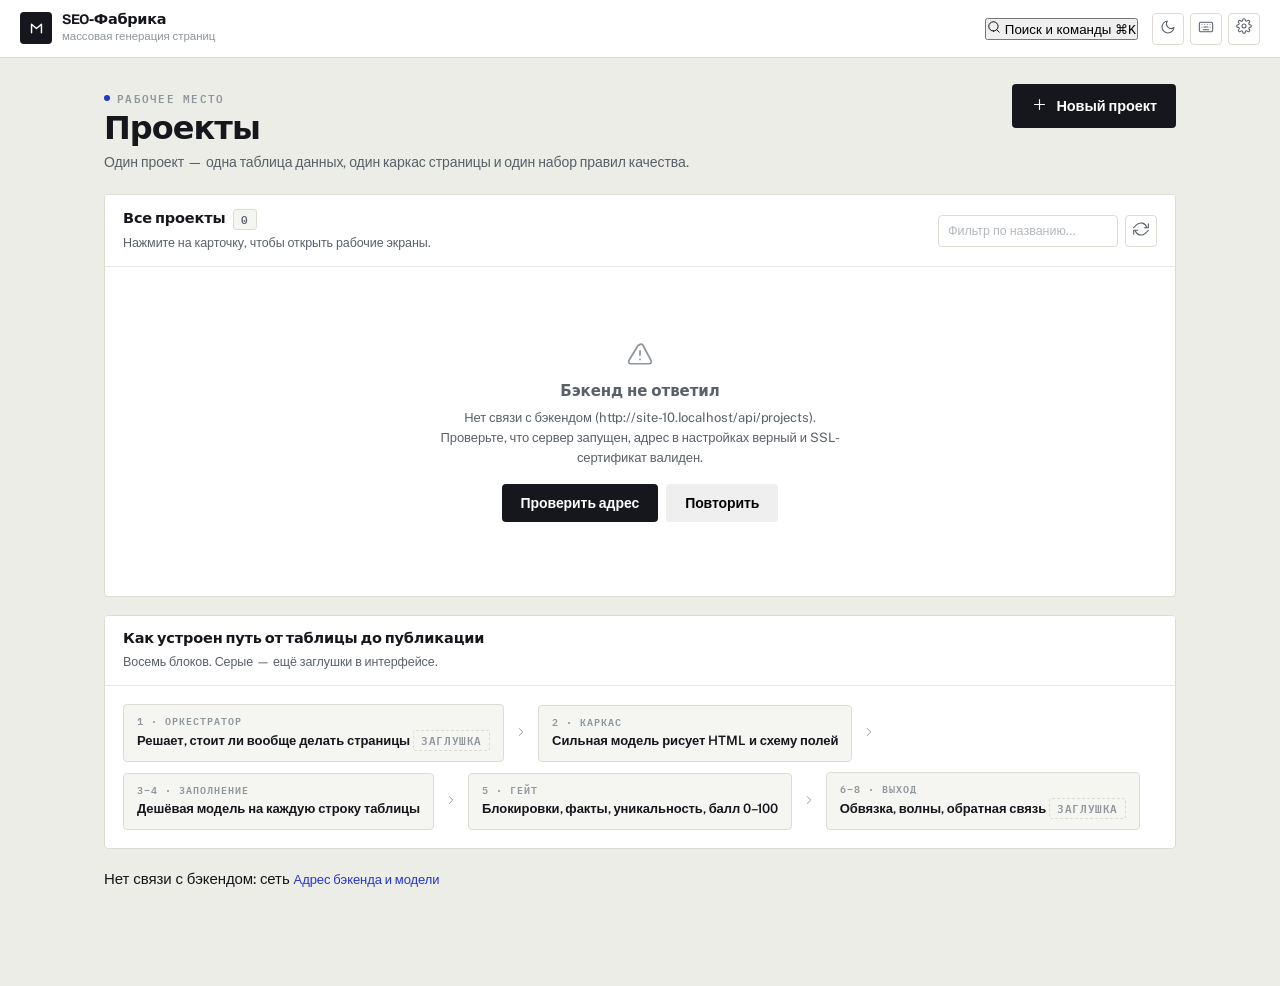
==== commit 6b772f8a: "Update stylesheet and script version in index.html" ====
--- a/smm/index.html
+++ b/smm/index.html
@@ -5,7 +5,7 @@
 <meta name="viewport" content="width=1280">
 <title>Проекты — SEO-Фабрика</title>
 <link rel="icon" href="data:image/svg+xml,%3Csvg xmlns='http://www.w3.org/2000/svg' viewBox='0 0 32 32'%3E%3Crect width='32' height='32' rx='8' fill='%232783de'/%3E%3Cpath d='M9 21V11l7 6 7-6v10' stroke='white' stroke-width='2.4' fill='none' stroke-linecap='round' stroke-linejoin='round'/%3E%3C/svg%3E">
-<link rel="stylesheet" href="style.css?v=20">
+<link rel="stylesheet" href="style.css?v=21">
 <script>
   try {
     var t = localStorage.getItem('seo_theme');
@@ -152,7 +152,7 @@
   </main>
 </div>
 
-<script src="app.js?v=20"></script>
+<script src="app.js?v=21"></script>
 <script>
 (function () {
 'use strict';
--- a/smm/style.css
+++ b/smm/style.css
@@ -776,3 +776,572 @@
 .theme-card span { font-size: 12px; color: var(--ink-soft); }
 .swatches { display: flex; gap: 4px; margin-top: 8px; }
 .swatches i { width: 22px; height: 22px; border-radius: 3px; border: 1px solid rgba(0,0,0,.15); }
+
+/* ======================================================================
+   ОБОЛОЧКА ПРИЛОЖЕНИЯ (project.html)
+   Этой секции раньше не было — отсюда и «страница не листается»,
+   и наезжающие друг на друга блоки.
+   Прокрутка:
+     .app     — сетка на всю высоту окна, сама не скроллится
+     .rail    — своя прокрутка
+     .canvas  — единственный скролл-контейнер контента (его же дёргает go())
+   ====================================================================== */
+
+body.is-app { height: 100vh; overflow: hidden; }
+
+.app {
+  display: grid;
+  grid-template-columns: 264px minmax(0, 1fr);
+  height: 100vh;
+  overflow: hidden;
+}
+
+/* ── левая колонка ── */
+.rail {
+  display: flex; flex-direction: column; min-height: 0;
+  background: var(--sheet);
+  border-right: 1px solid var(--rule);
+  overflow: hidden;
+}
+.rail-head { padding: 16px 16px 12px; border-bottom: 1px solid var(--rule-soft); }
+.brand { display: flex; align-items: center; gap: 10px; color: var(--ink); }
+.brand:hover { text-decoration: none; }
+.brand-mark {
+  width: 32px; height: 32px; flex: 0 0 32px;
+  display: grid; place-items: center;
+  background: var(--ink); color: #fff; border-radius: var(--radius);
+  font: 700 12px/1 var(--mono); letter-spacing: .04em;
+}
+.brand-name { display: block; font: 700 14.5px/1.2 var(--display); letter-spacing: -.02em; }
+.brand-sub  { display: block; font-size: 11.5px; color: var(--ink-faint); }
+
+.rail-nav { flex: 1; min-height: 0; overflow-y: auto; padding: 12px 10px; }
+.nav-group { margin-bottom: 14px; }
+.nav-group-title {
+  font: 600 10px/1 var(--mono); letter-spacing: .14em; text-transform: uppercase;
+  color: var(--ink-faint); padding: 6px 8px 8px;
+}
+.nav-item {
+  width: 100%; display: flex; align-items: center; gap: 10px;
+  padding: 8px 10px; margin-bottom: 2px;
+  border: 1px solid transparent; border-radius: var(--radius);
+  background: none; color: var(--ink-soft);
+  font: 500 13.5px/1.2 var(--body); text-align: left; cursor: pointer;
+  transition: background .14s, color .14s;
+}
+.nav-item:hover { background: var(--sheet-2); color: var(--ink); }
+.nav-item.is-active {
+  background: var(--blueprint-tint); border-color: var(--blueprint);
+  color: var(--ink); font-weight: 600;
+}
+.nav-ico { width: 18px; height: 18px; flex: 0 0 18px; display: inline-flex; color: currentColor; }
+.nav-ico svg { width: 100%; height: 100%; }
+.nav-label { flex: 1; min-width: 0; overflow: hidden; text-overflow: ellipsis; white-space: nowrap; }
+.nav-count {
+  font: 600 11px/1 var(--mono); color: var(--ink-faint);
+  background: var(--sheet-2); border: 1px solid var(--rule-soft);
+  padding: 3px 6px; border-radius: 999px;
+}
+.nav-soon {
+  font: 600 9.5px/1 var(--mono); letter-spacing: .08em; text-transform: uppercase;
+  color: var(--ink-faint); border: 1px dashed var(--rule); padding: 3px 5px; border-radius: 3px;
+}
+.nav-state { width: 7px; height: 7px; border-radius: 50%; background: var(--rule); flex: 0 0 7px; }
+.nav-state.ok   { background: var(--good); }
+.nav-state.bad  { background: var(--alarm); }
+.nav-state.live { background: var(--blueprint); animation: pulse 1.2s infinite; }
+@keyframes pulse { 50% { opacity: .25; } }
+
+.rail-foot { padding: 12px; border-top: 1px solid var(--rule-soft); }
+.rail-status {
+  display: flex; align-items: center; gap: 8px;
+  font-size: 12px; color: var(--ink-soft); margin-bottom: 10px;
+}
+
+/* ── правая часть ── */
+.shell { display: flex; flex-direction: column; min-width: 0; min-height: 0; }
+
+.topbar {
+  flex: 0 0 auto; z-index: 20;
+  display: flex; align-items: center; gap: 14px;
+  height: 58px; padding: 0 20px;
+  background: var(--sheet); border-bottom: 1px solid var(--rule);
+}
+.proj-switch {
+  display: flex; align-items: center; gap: 9px;
+  max-width: 280px; padding: 6px 10px;
+  border: 1px solid var(--rule); border-radius: var(--radius);
+  background: var(--sheet-2); cursor: pointer; color: var(--ink);
+}
+.proj-switch:hover { border-color: var(--blueprint); }
+.proj-switch-dot { width: 8px; height: 8px; border-radius: 50%; background: var(--ink-faint); flex: 0 0 8px; }
+.proj-switch-body { min-width: 0; text-align: left; }
+.proj-switch-name {
+  display: block; font: 600 13px/1.25 var(--body);
+  overflow: hidden; text-overflow: ellipsis; white-space: nowrap;
+}
+.proj-switch-meta { display: block; font: 400 11px/1.25 var(--mono); color: var(--ink-faint); }
+.proj-switch-caret { color: var(--ink-faint); font-size: 11px; }
+.crumbs { font-size: 13px; color: var(--ink-faint); display: flex; gap: 7px; align-items: center; }
+.crumbs b { color: var(--ink); font-weight: 600; }
+.crumbs .sep { color: var(--rule); }
+.topbar-spacer { flex: 1; }
+.topbar-tools { display: flex; gap: 6px; }
+.icon-btn {
+  width: 32px; height: 32px; display: inline-grid; place-items: center;
+  border: 1px solid var(--rule); border-radius: var(--radius);
+  background: var(--sheet); color: var(--ink-soft); cursor: pointer;
+  transition: .14s;
+}
+.icon-btn:hover { color: var(--ink); border-color: var(--ink-faint); background: var(--sheet-2); }
+.icon-btn svg { width: 16px; height: 16px; }
+
+/* ГЛАВНОЕ: скролл-контейнер контента */
+.canvas {
+  flex: 1 1 auto; min-height: 0;
+  overflow-y: auto; overflow-x: hidden;
+  overscroll-behavior: contain;
+  background: var(--cloth);
+}
+.wrap { max-width: 1120px; margin: 0 auto; padding: 26px 24px 96px; }
+.center { text-align: center; padding: 60px 20px; }
+
+/* видимая полоса прокрутки */
+.canvas::-webkit-scrollbar, .rail-nav::-webkit-scrollbar,
+.tbl-scroll::-webkit-scrollbar, .drawer-body::-webkit-scrollbar { width: 10px; height: 10px; }
+.canvas::-webkit-scrollbar-thumb, .rail-nav::-webkit-scrollbar-thumb,
+.tbl-scroll::-webkit-scrollbar-thumb, .drawer-body::-webkit-scrollbar-thumb {
+  background: var(--rule); border-radius: 999px; border: 2px solid transparent; background-clip: padding-box;
+}
+
+/* ── экраны ── */
+.view { display: none; }
+.view.is-active { display: block; animation: viewIn .16s ease-out; }
+@keyframes viewIn { from { opacity: 0; transform: translateY(3px); } }
+.view-head {
+  display: flex; align-items: flex-start; gap: 20px; flex-wrap: wrap;
+  margin-bottom: 20px;
+}
+.view-head-body { flex: 1; min-width: 0; }
+.view-head h1 { font: 700 clamp(24px, 3vw, 32px)/1.1 var(--display); letter-spacing: -.03em; margin: 4px 0 6px; }
+.view-eyebrow {
+  display: inline-flex; align-items: center; gap: 7px;
+  font: 600 10.5px/1 var(--mono); letter-spacing: .12em; text-transform: uppercase;
+  color: var(--ink-faint);
+}
+.view-eyebrow .dot { width: 6px; height: 6px; border-radius: 50%; background: var(--blueprint); }
+.view-sub { color: var(--ink-soft); font-size: 14px; max-width: 78ch; }
+.view-actions { display: flex; align-items: center; gap: 8px; flex-wrap: wrap; }
+
+/* ── панели ── */
+.panel {
+  background: var(--sheet); border: 1px solid var(--rule);
+  border-radius: var(--radius); margin-bottom: 18px;
+  overflow: hidden;
+}
+.panel-head {
+  display: flex; align-items: center; gap: 14px; flex-wrap: wrap;
+  padding: 14px 18px; border-bottom: 1px solid var(--rule-soft);
+  background: var(--sheet);
+}
+.panel-head-body { flex: 1; min-width: 0; }
+.panel-title { font: 600 14.5px/1.3 var(--display); letter-spacing: -.01em; display: flex; align-items: center; gap: 8px; }
+.panel-sub { font-size: 12.5px; color: var(--ink-soft); margin-top: 3px; }
+.panel-tools { display: flex; align-items: center; gap: 7px; flex-shrink: 0; }
+.panel-body { padding: 18px; }
+.panel-body.flush { padding: 0; }
+.panel-foot {
+  display: flex; align-items: center; gap: 8px; flex-wrap: wrap;
+  padding: 12px 18px; border-top: 1px solid var(--rule-soft); background: var(--sheet-2);
+}
+
+/* ── сетки и мелочи ── */
+.grid { display: grid; gap: 16px; }
+.grid-2 { grid-template-columns: repeat(auto-fit, minmax(320px, 1fr)); }
+.grid-3 { grid-template-columns: repeat(auto-fit, minmax(240px, 1fr)); }
+.grid-4 { grid-template-columns: repeat(auto-fit, minmax(210px, 1fr)); }
+.grid-sm { display: grid; gap: 10px; grid-template-columns: repeat(auto-fit, minmax(180px, 1fr)); }
+.mt-2 { margin-top: 10px; } .mt-3 { margin-top: 16px; }
+.muted { color: var(--ink-soft); font-size: 13px; }
+.sm { font-size: 12.5px; } .lg { font-size: 16px; }
+.accent { color: var(--blueprint); }
+.grow { flex: 1; }
+.divider { height: 1px; background: var(--rule-soft); margin: 14px 0; }
+.pre { font-family: var(--mono); font-size: 12px; white-space: pre-wrap; word-break: break-word; }
+.ph { color: var(--ink-faint); }
+
+/* ── формы ── */
+.field { margin-bottom: 14px; }
+.field-label { font-size: 12.5px; font-weight: 600; margin-bottom: 6px; }
+.field-hint { font-size: 12px; color: var(--ink-soft); margin-top: 6px; }
+.field-inline { display: flex; align-items: center; gap: 10px; flex-wrap: wrap; }
+.input, .textarea, .select {
+  width: 100%; padding: 9px 11px;
+  border: 1px solid var(--rule); border-radius: var(--radius);
+  background: var(--sheet); color: var(--ink);
+  font: 400 13.5px/1.45 var(--body);
+}
+.textarea { resize: vertical; min-height: 92px; }
+.textarea.mono, .input.mono { font-family: var(--mono); font-size: 12.5px; }
+.input:focus, .textarea:focus, .select:focus { outline: none; border-color: var(--blueprint); box-shadow: 0 0 0 3px var(--blueprint-tint); }
+.input-sm { width: auto; min-width: 180px; padding: 6px 9px; font-size: 12.5px; }
+.btn-row { display: flex; align-items: center; gap: 8px; flex-wrap: wrap; }
+.link-btn { background: none; border: none; color: var(--blueprint); cursor: pointer; font-size: 13px; padding: 0; }
+.link-btn:hover { text-decoration: underline; }
+
+.btn-quiet { background: var(--sheet-2); border-color: var(--rule); color: var(--ink-soft); }
+.btn-quiet:hover { color: var(--ink); border-color: var(--ink-faint); }
+.btn-dark { background: var(--ink); border-color: var(--ink); color: #fff; }
+.btn-dark:hover { filter: brightness(1.18); }
+.btn-block { width: 100%; justify-content: center; }
+.btn-lg { padding: 11px 18px; font-size: 14.5px; }
+
+/* ── переключатели, чипы, пилюли ── */
+.seg { display: inline-flex; gap: 2px; padding: 3px; background: var(--sheet-2); border: 1px solid var(--rule); border-radius: var(--radius); margin-bottom: 16px; }
+.seg button {
+  border: none; background: none; cursor: pointer; color: var(--ink-soft);
+  padding: 7px 13px; border-radius: var(--radius-sm); font: 500 13px/1 var(--body);
+}
+.seg button.is-on { background: var(--sheet); color: var(--ink); font-weight: 600; box-shadow: var(--shadow); }
+.seg-sm button { padding: 5px 9px; font-size: 12px; }
+.chip {
+  border: 1px solid var(--rule); background: var(--sheet); color: var(--ink-soft);
+  padding: 5px 10px; border-radius: 999px; font-size: 12.5px; cursor: pointer;
+}
+.chip:hover { border-color: var(--blueprint); color: var(--ink); }
+.tag {
+  display: inline-block; font: 500 11.5px/1 var(--mono);
+  padding: 4px 7px; border-radius: 3px;
+  background: var(--sheet-2); border: 1px solid var(--rule-soft); color: var(--ink-soft);
+}
+.tags-row { display: flex; flex-wrap: wrap; gap: 5px; }
+.pill {
+  display: inline-flex; align-items: center; gap: 5px;
+  font: 600 10.5px/1 var(--mono); letter-spacing: .06em; text-transform: uppercase;
+  padding: 4px 7px; border-radius: 3px;
+  background: var(--sheet-2); border: 1px solid var(--rule); color: var(--ink-soft);
+}
+.pill.ok      { background: var(--good-tint);  border-color: var(--good);  color: var(--good); }
+.pill.bad     { background: var(--alarm-tint); border-color: var(--alarm); color: var(--alarm); }
+.pill.warn    { background: var(--hold-tint);  border-color: var(--hold);  color: var(--hold); }
+.pill.info    { background: var(--blueprint-tint); border-color: var(--blueprint); color: var(--blueprint); }
+.pill.soon    { border-style: dashed; color: var(--ink-faint); }
+
+/* ── заметки и заглушки ── */
+.note {
+  display: flex; gap: 11px; align-items: flex-start;
+  padding: 12px 14px; margin-bottom: 16px;
+  border: 1px solid var(--rule); border-left-width: 3px;
+  border-radius: var(--radius); background: var(--sheet);
+  font-size: 13.5px;
+}
+.note.info { border-left-color: var(--blueprint); background: var(--blueprint-tint); }
+.note.ok   { border-left-color: var(--good);  background: var(--good-tint); }
+.note.warn { border-left-color: var(--hold);  background: var(--hold-tint); }
+.note.bad  { border-left-color: var(--alarm); background: var(--alarm-tint); }
+.note-ico { flex: 0 0 18px; color: var(--ink-soft); display: inline-flex; }
+.note-ico svg { width: 18px; height: 18px; }
+.note-body { min-width: 0; }
+.stub {
+  border: 1px dashed var(--rule); border-radius: var(--radius);
+  background: var(--sheet-2); padding: 16px;
+}
+.stub-head { display: flex; align-items: center; gap: 9px; margin-bottom: 8px; }
+.stub-title { font: 600 14px/1 var(--display); }
+.stub-text { font-size: 13px; color: var(--ink-soft); margin-bottom: 10px; }
+.stub-list { margin: 0 0 12px 18px; font-size: 13px; color: var(--ink-soft); }
+.stub-list li { margin-bottom: 4px; }
+.stub-foot { display: flex; gap: 8px; }
+.stub-inline { font-size: 12.5px; color: var(--ink-faint); }
+.is-stub { opacity: .72; }
+
+/* ── карточки выбора ── */
+.pick { display: grid; gap: 12px; }
+.pick-card {
+  display: flex; gap: 11px; align-items: flex-start;
+  padding: 13px; cursor: pointer;
+  border: 1px solid var(--rule); border-radius: var(--radius);
+  background: var(--sheet); transition: .15s;
+}
+.pick-card:hover { border-color: var(--blueprint); }
+.pick-card.is-on { border-color: var(--blueprint); box-shadow: 0 0 0 2px var(--blueprint-tint); }
+.pick-ico { flex: 0 0 20px; color: var(--ink-soft); }
+.pick-ico svg { width: 20px; height: 20px; }
+.pick-body { min-width: 0; display: block; }
+.pick-title { display: block; font: 600 13.5px/1.3 var(--body); margin-bottom: 3px; }
+.pick-desc  { display: block; font-size: 12px; color: var(--ink-soft); }
+.pick-need  { display: flex; align-items: center; gap: 6px; margin-top: 8px; font-size: 11.5px; color: var(--ink-faint); }
+
+/* ── таблицы: скролл + липкая шапка с фоном (фикс наезда) ── */
+.tbl-scroll { max-height: 620px; overflow: auto; }
+.tbl { width: 100%; border-collapse: separate; border-spacing: 0; font-size: 13px; }
+.tbl thead th {
+  position: sticky; top: 0; z-index: 3;
+  background: var(--sheet-2);
+  box-shadow: inset 0 -1px 0 var(--rule);
+  padding: 10px 12px; text-align: left;
+  font: 600 10.5px/1 var(--mono); letter-spacing: .1em; text-transform: uppercase;
+  color: var(--ink-faint); white-space: nowrap;
+}
+.tbl tbody td { padding: 11px 12px; border-bottom: 1px solid var(--rule-soft); vertical-align: middle; }
+.tbl tbody tr:last-child td { border-bottom: none; }
+.tbl tbody tr:hover { background: var(--sheet-2); }
+.tbl tbody tr.is-clickable { cursor: pointer; }
+.td-num, .td-id { font-family: var(--mono); font-size: 12px; color: var(--ink-faint); white-space: nowrap; }
+.td-mono { font-family: var(--mono); font-size: 12px; }
+.td-key { font-weight: 600; max-width: 340px; }
+.td-err { color: var(--alarm); max-width: 320px; overflow: hidden; text-overflow: ellipsis; white-space: nowrap; }
+.td-act { text-align: right; white-space: nowrap; }
+.td-w-check { width: 38px; }
+.tbl-empty { padding: 34px 16px; text-align: center; color: var(--ink-soft); }
+.row-tools { display: inline-flex; gap: 5px; opacity: 0; transition: .14s; }
+.tbl tbody tr:hover .row-tools { opacity: 1; }
+.selbar {
+  display: flex; align-items: center; gap: 10px;
+  padding: 10px 18px; background: var(--blueprint-tint);
+  border-bottom: 1px solid var(--rule);
+}
+.selbar-n { font-weight: 600; font-size: 13px; }
+.selbar-sep { flex: 1; }
+
+.sk { display: block; }
+.sk-row td { padding: 11px 12px; }
+.sk-line {
+  display: block; height: 10px; border-radius: 3px;
+  background: linear-gradient(90deg, var(--sheet-2) 25%, var(--rule-soft) 37%, var(--sheet-2) 63%);
+  background-size: 400% 100%; animation: skl 1.3s infinite;
+}
+@keyframes skl { 0% { background-position: 100% 0; } 100% { background-position: 0 0; } }
+
+/* ── метрики, kv, проверки ── */
+.metrics { display: grid; gap: 12px; grid-template-columns: repeat(auto-fit, minmax(160px, 1fr)); }
+.metric { border: 1px solid var(--rule-soft); border-radius: var(--radius); padding: 12px 14px; background: var(--sheet-2); }
+.metric-k { font: 600 10px/1 var(--mono); letter-spacing: .12em; text-transform: uppercase; color: var(--ink-faint); margin-bottom: 7px; }
+.metric-v { font: 700 22px/1 var(--display); letter-spacing: -.03em; }
+.metric-note { font-size: 11.5px; color: var(--ink-soft); margin-top: 5px; }
+.kv { display: flex; justify-content: space-between; gap: 14px; padding: 7px 0; font-size: 13px; border-bottom: 1px solid var(--rule-soft); }
+.kv:last-child { border-bottom: none; }
+.kv-k { color: var(--ink-soft); }
+.checks-list { display: flex; flex-direction: column; }
+.check-row { display: flex; align-items: center; justify-content: space-between; gap: 14px; padding: 9px 0; border-bottom: 1px solid var(--rule-soft); font-size: 13px; }
+.check-row:last-child { border-bottom: none; }
+.check-row-wrap { flex-wrap: wrap; }
+.check-name { color: var(--ink-soft); }
+.check-val { font-family: var(--mono); font-size: 12.5px; }
+.check-mark { width: 16px; height: 16px; flex: 0 0 16px; }
+.check-mark.ok { color: var(--good); } .check-mark.bad { color: var(--alarm); }
+.check-group { border: 1px solid var(--rule-soft); border-radius: var(--radius); margin-bottom: 10px; }
+.check-group-head { padding: 9px 12px; background: var(--sheet-2); font-weight: 600; font-size: 12.5px; border-bottom: 1px solid var(--rule-soft); }
+.check { display: flex; align-items: center; gap: 8px; font-size: 13px; }
+.check-ico { flex: 0 0 15px; }
+.check-line { padding: 8px 12px; border-bottom: 1px solid var(--rule-soft); }
+.check-line:last-child { border-bottom: none; }
+.score { font-family: var(--mono); font-weight: 600; }
+.score.ok { color: var(--good); } .score.warn { color: var(--hold); } .score.bad { color: var(--alarm); }
+.uniq { font-family: var(--mono); font-size: 12px; }
+
+.cols { display: grid; gap: 10px; grid-template-columns: repeat(auto-fit, minmax(200px, 1fr)); }
+.col-card { border: 1px solid var(--rule-soft); border-radius: var(--radius); padding: 11px 12px; background: var(--sheet-2); }
+.col-name { font: 600 13px/1.2 var(--body); display: flex; justify-content: space-between; gap: 8px; }
+.col-note { font-size: 11.5px; color: var(--ink-soft); margin-top: 4px; }
+.col-nums { font-family: var(--mono); font-size: 11.5px; color: var(--ink-faint); }
+.bar { height: 6px; border-radius: 999px; background: var(--rule-soft); overflow: hidden; margin-top: 8px; }
+.bar-fill { display: block; height: 100%; background: var(--blueprint); border-radius: 999px; }
+
+/* ── гейт ── */
+.gate { display: flex; flex-direction: column; gap: 12px; }
+.gate-level { display: flex; gap: 13px; padding: 14px; border: 1px solid var(--rule); border-radius: var(--radius); background: var(--sheet); }
+.gate-n { font: 700 20px/1 var(--display); color: var(--ink-faint); flex: 0 0 34px; }
+.gate-body { flex: 1; min-width: 0; }
+.gate-title { font: 600 14px/1.2 var(--display); margin-bottom: 3px; }
+.gate-desc { font-size: 12.5px; color: var(--ink-soft); }
+.gate-stat { text-align: right; flex: 0 0 auto; }
+.gate-stat-v { font: 700 19px/1 var(--display); }
+.gate-stat-k { font: 600 10px/1 var(--mono); letter-spacing: .1em; text-transform: uppercase; color: var(--ink-faint); margin-top: 5px; }
+.gate-checks { display: flex; flex-wrap: wrap; gap: 6px; margin-top: 9px; }
+.gate-chip { font: 500 11.5px/1 var(--mono); padding: 4px 7px; border-radius: 3px; border: 1px solid var(--rule-soft); background: var(--sheet-2); }
+.hr-label { display: flex; align-items: center; gap: 10px; font: 600 10.5px/1 var(--mono); letter-spacing: .12em; text-transform: uppercase; color: var(--ink-faint); margin: 18px 0 12px; }
+.hr-label::after { content: ''; flex: 1; height: 1px; background: var(--rule); }
+.fork { display: grid; gap: 12px; grid-template-columns: repeat(auto-fit, minmax(200px, 1fr)); }
+.fork-card { border: 1px solid var(--rule); border-radius: var(--radius); padding: 13px; background: var(--sheet); }
+.fork-card.pass { border-color: var(--good); background: var(--good-tint); }
+.fork-card.redo { border-color: var(--hold); background: var(--hold-tint); }
+.fork-card.drop { border-color: var(--alarm); background: var(--alarm-tint); }
+.fork-range { font: 600 11px/1 var(--mono); color: var(--ink-soft); }
+.fork-name { font: 700 15px/1.2 var(--display); margin: 6px 0 4px; }
+.fork-count { font: 700 20px/1 var(--display); }
+.fork-note { font-size: 12px; color: var(--ink-soft); margin-top: 4px; }
+.hist { display: flex; align-items: flex-end; gap: 4px; height: 90px; margin-top: 10px; }
+.hist-col { flex: 1; display: flex; flex-direction: column; justify-content: flex-end; align-items: center; gap: 4px; height: 100%; }
+.hist-bar { width: 100%; background: var(--blueprint); border-radius: 2px 2px 0 0; min-height: 3px; }
+.hist-bar.ok { background: var(--good); } .hist-bar.warn { background: var(--hold); } .hist-bar.bad { background: var(--alarm); }
+.hist-n { font: 600 10px/1 var(--mono); color: var(--ink-soft); }
+.hist-l { font: 400 9.5px/1 var(--mono); color: var(--ink-faint); }
+
+/* ── пульт генерации ── */
+.gen-top { display: flex; gap: 22px; align-items: center; flex-wrap: wrap; }
+.ring-wrap { position: relative; width: 128px; height: 128px; flex: 0 0 128px; }
+.ring { width: 128px; height: 128px; transform: rotate(-90deg); }
+.ring-bg { fill: none; stroke: var(--rule-soft); stroke-width: 10; }
+.ring-fg { fill: none; stroke: var(--blueprint); stroke-width: 10; stroke-linecap: round; transition: stroke-dashoffset .4s; }
+.ring-label { position: absolute; inset: 0; display: grid; place-content: center; text-align: center; }
+.ring-num { font: 700 24px/1 var(--display); }
+.ring-cap { font: 600 9.5px/1 var(--mono); letter-spacing: .1em; text-transform: uppercase; color: var(--ink-faint); margin-top: 5px; }
+.gen-mid { flex: 1; min-width: 240px; }
+.gen-side { flex: 0 0 auto; display: flex; flex-direction: column; gap: 8px; }
+.progress-head { display: flex; justify-content: space-between; font-size: 12.5px; margin-bottom: 7px; }
+.bar-split { display: flex; height: 9px; border-radius: 999px; overflow: hidden; background: var(--rule-soft); }
+.bar-split .s-ok { background: var(--good); } .bar-split .s-bad { background: var(--alarm); } .bar-split .s-live { background: var(--blueprint); }
+.progress-legend { display: flex; gap: 14px; margin-top: 8px; font: 500 11.5px/1 var(--mono); color: var(--ink-soft); flex-wrap: wrap; }
+.wait { color: var(--ink-faint); font-size: 12.5px; }
+.switch { display: flex; align-items: center; gap: 10px; }
+.switch-track { flex: 0 0 auto; }
+.switch-text { min-width: 0; }
+.switch-title { font-size: 13.5px; font-weight: 600; }
+.switch-desc { font-size: 11.5px; color: var(--ink-soft); }
+.live { color: var(--blueprint); font-weight: 600; }
+
+/* ── чат ── */
+.chat { display: flex; flex-direction: column; height: 540px; }
+.chat-log { flex: 1; min-height: 0; overflow-y: auto; padding: 16px; display: flex; flex-direction: column; gap: 12px; }
+.msg { display: flex; gap: 9px; max-width: 84%; }
+.msg.user { align-self: flex-end; flex-direction: row-reverse; }
+.msg-av { width: 26px; height: 26px; flex: 0 0 26px; border-radius: 50%; display: grid; place-items: center; background: var(--sheet-2); border: 1px solid var(--rule); font: 600 10px/1 var(--mono); }
+.msg-bubble { border: 1px solid var(--rule); border-radius: var(--radius); padding: 10px 13px; background: var(--sheet); font-size: 13.5px; white-space: pre-wrap; word-break: break-word; }
+.msg.user .msg-bubble { background: var(--blueprint-tint); border-color: var(--blueprint); }
+.msg.is-error .msg-bubble { background: var(--alarm-tint); border-color: var(--alarm); color: var(--alarm); }
+.msg-foot { display: flex; gap: 8px; margin-top: 6px; font: 400 11px/1 var(--mono); color: var(--ink-faint); }
+.typing { display: inline-flex; gap: 3px; }
+.chat-quick { display: flex; gap: 6px; flex-wrap: wrap; padding: 0 16px 10px; }
+.chat-compose { display: flex; gap: 8px; align-items: flex-end; padding: 12px 16px; border-top: 1px solid var(--rule-soft); background: var(--sheet-2); }
+.chat-compose .textarea { min-height: 44px; max-height: 150px; }
+
+/* ── превью каркаса ── */
+.iframe-shell { border: 1px solid var(--rule); border-radius: var(--radius); overflow: hidden; }
+.iframe-bar { display: flex; align-items: center; gap: 8px; padding: 8px 12px; background: var(--sheet-2); border-bottom: 1px solid var(--rule); font: 400 11.5px/1 var(--mono); color: var(--ink-faint); }
+.lights { display: flex; gap: 4px; }
+.lights i { width: 9px; height: 9px; border-radius: 50%; background: var(--rule); }
+.iframe-shell iframe { display: block; width: 100%; height: 620px; border: none; background: #fff; }
+
+/* ── таймлайн, поток, волны ── */
+.timeline { display: flex; flex-direction: column; gap: 2px; }
+.tl-item { display: flex; gap: 12px; padding: 10px 0; }
+.tl-dot { width: 9px; height: 9px; flex: 0 0 9px; margin-top: 5px; border-radius: 50%; background: var(--blueprint); }
+.tl-title { font-weight: 600; font-size: 13.5px; }
+.tl-text { font-size: 12.5px; color: var(--ink-soft); margin-top: 2px; }
+.flow { display: flex; align-items: center; gap: 10px; flex-wrap: wrap; }
+.flow-node { border: 1px solid var(--rule); border-radius: var(--radius); padding: 10px 13px; background: var(--sheet-2); min-width: 130px; }
+.flow-n { font: 600 10px/1 var(--mono); letter-spacing: .1em; text-transform: uppercase; color: var(--ink-faint); margin-bottom: 5px; }
+.flow-t { font-size: 13px; font-weight: 600; }
+.flow-arrow { color: var(--ink-faint); }
+.waves { display: flex; flex-direction: column; gap: 10px; }
+.wave { display: flex; gap: 13px; align-items: center; padding: 13px; border: 1px solid var(--rule); border-radius: var(--radius); background: var(--sheet); }
+.wave-n { font: 700 18px/1 var(--display); color: var(--ink-faint); flex: 0 0 32px; }
+.wave-body { flex: 1; min-width: 0; }
+.wave-t { font-weight: 600; font-size: 13.5px; }
+.wave-s { font-size: 12px; color: var(--ink-soft); }
+.wave-act { flex: 0 0 auto; }
+
+/* ── правила и веса ── */
+.range-row { display: flex; align-items: center; gap: 12px; }
+.range { flex: 1; accent-color: var(--blueprint); }
+.range-out { font-family: var(--mono); font-size: 13px; min-width: 46px; text-align: right; }
+.weights { display: flex; flex-direction: column; }
+.weight-row { display: flex; justify-content: space-between; padding: 8px 0; border-bottom: 1px solid var(--rule-soft); font-size: 13px; }
+.weight-row:last-child { border-bottom: none; }
+.weight-n { color: var(--ink-soft); }
+.weight-v { font-family: var(--mono); font-weight: 600; }
+
+/* ── выгрузка ── */
+.export-hero { display: flex; align-items: center; gap: 16px; padding: 20px; border: 1px solid var(--rule); border-radius: var(--radius); background: var(--sheet); }
+.export-ico { width: 44px; height: 44px; flex: 0 0 44px; display: grid; place-items: center; border-radius: var(--radius); background: var(--blueprint-tint); color: var(--blueprint); }
+.export-n { font: 700 26px/1 var(--display); }
+.export-t { font-size: 13px; color: var(--ink-soft); margin-top: 4px; }
+
+/* ── пустые состояния ── */
+.empty-art { font: 700 12px/1 var(--mono); letter-spacing: .18em; text-transform: uppercase; color: var(--ink-faint); margin-bottom: 12px; }
+.empty-title { font: 600 15px/1.3 var(--display); margin-bottom: 6px; }
+.empty-text { font-size: 13px; color: var(--ink-soft); max-width: 52ch; margin: 0 auto 16px; }
+.empty-act { display: flex; gap: 8px; justify-content: center; flex-wrap: wrap; }
+.fold { border-top: 1px solid var(--rule-soft); margin-top: 12px; padding-top: 12px; }
+
+/* ── тосты ── */
+.toast-ico { flex: 0 0 18px; }
+.toast-body { min-width: 0; flex: 1; }
+.toast-title { font-weight: 600; font-size: 13.5px; }
+.toast-text { font-size: 12.5px; color: var(--ink-soft); margin-top: 2px; }
+.toast-x { background: none; border: none; color: var(--ink-faint); cursor: pointer; font-size: 15px; line-height: 1; }
+
+/* ── оверлеи ── */
+.scrim { position: fixed; inset: 0; background: rgba(21, 23, 28, .42); z-index: 200; }
+.modal-head { display: flex; gap: 12px; align-items: flex-start; padding: 18px 20px 0; flex-wrap: wrap; }
+.modal-ico { flex: 0 0 20px; color: var(--ink-soft); }
+.modal-ico.bad { color: var(--alarm); } .modal-ico.info { color: var(--blueprint); }
+.modal-title { font: 700 17px/1.25 var(--display); }
+.modal-text { font-size: 13.5px; color: var(--ink-soft); padding: 8px 0 0; width: 100%; }
+.modal-foot { display: flex; justify-content: flex-end; gap: 8px; padding: 18px 20px 20px; }
+
+.drawer {
+  position: fixed; top: 0; right: 0; bottom: 0; z-index: 210;
+  width: min(620px, 94vw);
+  display: flex; flex-direction: column;
+  background: var(--sheet); border-left: 1px solid var(--rule);
+  box-shadow: var(--shadow-lift);
+}
+.drawer-head { display: flex; gap: 12px; align-items: flex-start; padding: 18px 20px; border-bottom: 1px solid var(--rule-soft); }
+.drawer-head-body { flex: 1; min-width: 0; }
+.drawer-eyebrow { font: 600 10px/1 var(--mono); letter-spacing: .12em; text-transform: uppercase; color: var(--ink-faint); margin-bottom: 6px; }
+.drawer-title { font: 700 17px/1.25 var(--display); }
+.drawer-body { flex: 1; min-height: 0; overflow-y: auto; padding: 18px 20px; }
+.drawer-body.flush { padding: 0; }
+.drawer-foot { display: flex; gap: 8px; padding: 14px 20px; border-top: 1px solid var(--rule-soft); background: var(--sheet-2); }
+.drawer-load { padding: 40px; text-align: center; color: var(--ink-soft); }
+
+.cmdk {
+  position: fixed; top: 12vh; left: 50%; transform: translateX(-50%); z-index: 220;
+  width: min(620px, 92vw);
+  background: var(--sheet); border: 1px solid var(--rule); border-radius: var(--radius);
+  box-shadow: var(--shadow-lift); overflow: hidden;
+}
+.cmdk-input-row { display: flex; align-items: center; gap: 10px; padding: 13px 16px; border-bottom: 1px solid var(--rule-soft); }
+.cmdk-input-row input { flex: 1; border: none; outline: none; background: none; font-size: 15px; color: var(--ink); }
+.cmdk-list { max-height: 52vh; overflow-y: auto; padding: 6px; }
+.cmdk-empty { padding: 26px; text-align: center; color: var(--ink-faint); font-size: 13px; }
+.cmdk-group { font: 600 9.5px/1 var(--mono); letter-spacing: .12em; text-transform: uppercase; color: var(--ink-faint); padding: 10px 10px 6px; }
+.cmdk-item { display: flex; align-items: center; gap: 10px; padding: 8px 10px; border-radius: var(--radius); cursor: pointer; font-size: 13.5px; }
+.cmdk-item.is-cur { background: var(--blueprint-tint); }
+.cmdk-item .ci { flex: 0 0 16px; color: var(--ink-soft); }
+.cmdk-item .cl { flex: 1; min-width: 0; overflow: hidden; text-overflow: ellipsis; white-space: nowrap; }
+.cmdk-item .cs { font: 400 11px/1 var(--mono); color: var(--ink-faint); }
+
+/* ======================================================================
+   ЗАГРУЗЧИК ТАБЛИЦЫ (вход · данные)
+   ====================================================================== */
+.up-drop {
+  border: 1.5px dashed var(--rule); border-radius: var(--radius);
+  background: var(--sheet-2); padding: 26px 18px; text-align: center;
+  cursor: pointer; transition: .15s;
+}
+.up-drop:hover, .up-drop.is-over { border-color: var(--blueprint); background: var(--blueprint-tint); }
+.up-drop-t { font: 600 14px/1.3 var(--display); margin-bottom: 4px; }
+.up-drop-s { font-size: 12.5px; color: var(--ink-soft); }
+.up-file { display: none; }
+.up-row { display: flex; gap: 12px; align-items: flex-end; flex-wrap: wrap; margin-top: 14px; }
+.up-row .field { margin-bottom: 0; }
+.up-name { font-family: var(--mono); font-size: 12.5px; color: var(--ink-soft); }
+.up-prev { margin-top: 16px; }
+.up-prev-wrap { overflow-x: auto; border: 1px solid var(--rule-soft); border-radius: var(--radius); }
+.up-prev-tbl { width: 100%; border-collapse: collapse; font: 400 12px/1.4 var(--mono); }
+.up-prev-tbl th, .up-prev-tbl td {
+  border: 1px solid var(--rule-soft); padding: 6px 8px; text-align: left;
+  max-width: 220px; overflow: hidden; text-overflow: ellipsis; white-space: nowrap;
+}
+.up-prev-tbl th { background: var(--sheet-2); font-weight: 600; }
+
+/* адаптив оболочки */
+@media (max-width: 1080px) {
+  .app { grid-template-columns: 72px minmax(0, 1fr); }
+  .nav-label, .nav-soon, .nav-count, .brand-name, .brand-sub, .nav-group-title, .rail-status span { display: none; }
+  .nav-item { justify-content: center; }
+  .wrap { padding: 20px 16px 80px; }
+}
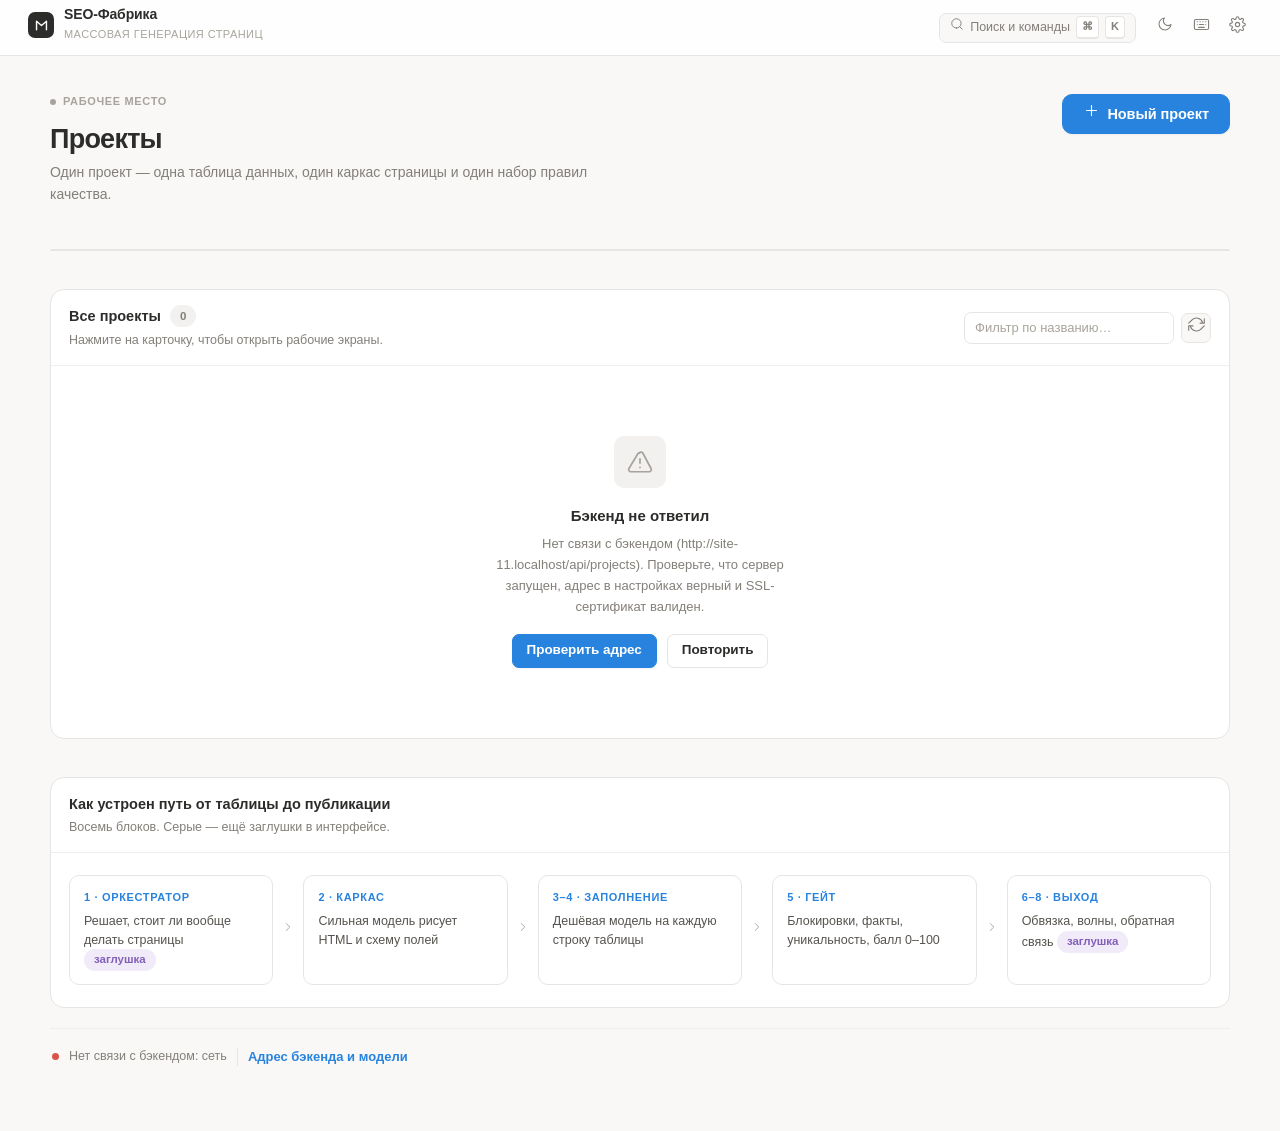
==== commit fb48b765: "Update stylesheet and script version in index.html" ====
--- a/smm/index.html
+++ b/smm/index.html
@@ -5,7 +5,7 @@
 <meta name="viewport" content="width=1280">
 <title>Проекты — SEO-Фабрика</title>
 <link rel="icon" href="data:image/svg+xml,%3Csvg xmlns='http://www.w3.org/2000/svg' viewBox='0 0 32 32'%3E%3Crect width='32' height='32' rx='8' fill='%232783de'/%3E%3Cpath d='M9 21V11l7 6 7-6v10' stroke='white' stroke-width='2.4' fill='none' stroke-linecap='round' stroke-linejoin='round'/%3E%3C/svg%3E">
-<link rel="stylesheet" href="style.css?v=21">
+<link rel="stylesheet" href="style.css?v=20">
 <script>
   try {
     var t = localStorage.getItem('seo_theme');
@@ -152,7 +152,7 @@
   </main>
 </div>
 
-<script src="app.js?v=21"></script>
+<script src="app.js?v=20"></script>
 <script>
 (function () {
 'use strict';
--- a/smm/style.css
+++ b/smm/style.css
@@ -1,1347 +1,2308 @@
 /* ==========================================================================
-   SEO-Фабрика — дизайн-система «Наборный цех»
-   Светлый цех + чёрные чернила + синяя светокопия.
-   Подпись проекта: сегментные шкалы (.gauge) и цеховые номера этапов.
+   SEO-Фабрика — дизайн-система «Atelier»
+   Полностью новая. Ничего от предыдущей версии не переиспользовано.
+
+   Философия:
+     • спокойный светлый холст, воздух, тонкие границы вместо теней
+     • одна акцентная краска (синяя), остальные цвета — только смысловые
+     • всё движение 160–220 мс, ни одной резкой смены состояния
+     • интерфейс рассчитан на монитор от 1280 px
    ========================================================================== */
 
-@import url('https://fonts.googleapis.com/css2?family=Bricolage+Grotesque:opsz,wght@12..96,500;12..96,700;12..96,800&family=Public+Sans:ital,wght@0,400;0,500;0,600;1,400&family=IBM+Plex+Mono:wght@400;500;600&display=swap');
+/* --------------------------------------------------------------------------
+   1. ТОКЕНЫ
+   -------------------------------------------------------------------------- */
 
 :root {
-  /* ── палитра ── */
-  --ink:        #15171c;
-  --ink-soft:   #5a6069;
-  --ink-faint:  #8f959d;
-  --cloth:      #ecede7;   /* фон цеха */
-  --sheet:      #ffffff;   /* лист */
-  --sheet-2:    #f5f6f2;
-  --rule:       #dcdcd3;
-  --rule-soft:  #e8e9e2;
-  --blueprint:  #2536c8;   /* акцент */
-  --blueprint-2:#1a27a0;
-  --blueprint-tint: #eceefc;
-  --signal:     #c2410c;   /* сигнал тревоги */
-  --good:       #12734a;
-  --good-tint:  #e2f2e9;
-  --alarm:      #b91c1c;
-  --alarm-tint: #fbe9e9;
-  --hold:       #92620a;
-  --hold-tint:  #f8efdb;
-
-  /* ── легаси-алиасы (используются в инлайн-стилях страниц) ── */
-  --bg: var(--cloth);
-  --panel: var(--sheet);
-  --panel-2: var(--sheet-2);
-  --text: var(--ink);
-  --muted: var(--ink-soft);
-  --line: var(--rule);
-  --line-50: var(--rule-soft);
-  --accent: var(--blueprint);
-  --accent-2: var(--blueprint-2);
-  --ok: var(--good);
-  --ok-15: var(--good-tint);
-  --bad: var(--alarm);
-  --bad-15: var(--alarm-tint);
-  --warn: var(--hold);
-
-  /* ── типографика ── */
-  --display: 'Bricolage Grotesque', 'Segoe UI', system-ui, sans-serif;
-  --body: 'Public Sans', -apple-system, 'Segoe UI', Roboto, sans-serif;
-  --mono: 'IBM Plex Mono', 'Cascadia Code', Consolas, monospace;
-
-  /* ── геометрия ── */
-  --radius: 4px;
-  --radius-sm: 3px;
-  --shadow: 0 1px 0 rgba(21,23,28,.04), 0 8px 24px -18px rgba(21,23,28,.35);
-  --shadow-lift: 0 2px 0 rgba(21,23,28,.05), 0 18px 40px -24px rgba(21,23,28,.45);
-  --pad: clamp(16px, 3vw, 28px);
-}
-
-* { box-sizing: border-box; margin: 0; padding: 0; }
-html { -webkit-text-size-adjust: 100%; }
-html, body { min-height: 100%; }
+  /* Поверхности */
+  --bg:            #ffffff;
+  --surface:       #f9f8f7;
+  --surface-2:     #f2f1ef;
+  --surface-3:     #eae8e5;
+  --rail:          #fbfaf9;
+
+  /* Границы */
+  --line:          #e6e5e3;
+  --line-soft:     #efeeec;
+  --line-strong:   #d7d5d1;
+
+  /* Текст */
+  --text:          #2c2c2b;
+  --text-2:        #56534e;
+  --muted:         #837f79;
+  --faint:         #a8a49d;
+
+  /* Смысловые */
+  --accent:        #2783de;
+  --accent-hover:  #1f6dbb;
+  --accent-soft:   #e5f2fc;
+  --accent-line:   #b9dcf7;
+
+  --ok:            #3f9268;
+  --ok-soft:       #e8f1ec;
+  --ok-line:       #bfdccc;
+
+  --warn:          #c9762f;
+  --warn-soft:     #fbebde;
+  --warn-line:     #eecfad;
+
+  --bad:           #d8544a;
+  --bad-soft:      #fce9e7;
+  --bad-line:      #f2c4bf;
+
+  --violet:        #8360b8;
+  --violet-soft:   #f0eaf9;
+
+  /* Геометрия */
+  --r-xs: 5px;
+  --r-sm: 7px;
+  --r-md: 10px;
+  --r-lg: 14px;
+  --r-xl: 20px;
+
+  /* Тени — используются крайне скупо */
+  --sh-1: 0 1px 2px rgba(28, 26, 23, .05);
+  --sh-2: 0 1px 2px rgba(28, 26, 23, .05), 0 4px 12px rgba(28, 26, 23, .045);
+  --sh-3: 0 2px 4px rgba(28, 26, 23, .06), 0 12px 32px rgba(28, 26, 23, .09);
+  --sh-pop: 0 4px 8px rgba(28, 26, 23, .06), 0 24px 56px rgba(28, 26, 23, .14);
+
+  /* Движение */
+  --ease: cubic-bezier(.2, .8, .2, 1);
+  --ease-out: cubic-bezier(.16, 1, .3, 1);
+  --t-fast: 120ms;
+  --t: 180ms;
+  --t-slow: 280ms;
+
+  /* Раскладка */
+  --rail-w: 264px;
+  --topbar-h: 56px;
+  --content-max: 1180px;
+
+  /* Шрифты */
+  --font: -apple-system, BlinkMacSystemFont, "Segoe UI", "Inter", Roboto,
+          "Helvetica Neue", Arial, sans-serif;
+  --mono: "SF Mono", ui-monospace, Menlo, Consolas, "Roboto Mono", monospace;
+}
+
+[data-theme="dark"] {
+  --bg:            #191919;
+  --surface:       #202020;
+  --surface-2:     #272726;
+  --surface-3:     #333331;
+  --rail:          #1c1c1b;
+
+  --line:          rgba(255, 255, 255, .13);
+  --line-soft:     rgba(255, 255, 255, .08);
+  --line-strong:   rgba(255, 255, 255, .24);
+
+  --text:          #ffffff;
+  --text-2:        rgba(255, 255, 255, .82);
+  --muted:         rgba(255, 255, 255, .60);
+  --faint:         rgba(255, 255, 255, .40);
+
+  --accent:        #5e9fe8;
+  --accent-hover:  #7cb2ee;
+  --accent-soft:   rgba(94, 159, 232, .14);
+  --accent-line:   rgba(94, 159, 232, .34);
+
+  --ok:            #72bc8f;
+  --ok-soft:       rgba(114, 188, 143, .13);
+  --ok-line:       rgba(114, 188, 143, .32);
+
+  --warn:          #de9255;
+  --warn-soft:     rgba(222, 146, 85, .13);
+  --warn-line:     rgba(222, 146, 85, .32);
+
+  --bad:           #e97366;
+  --bad-soft:      rgba(233, 115, 102, .13);
+  --bad-line:      rgba(233, 115, 102, .32);
+
+  --violet:        #bf8eda;
+  --violet-soft:   rgba(191, 142, 218, .13);
+
+  --sh-1: 0 1px 2px rgba(0, 0, 0, .3);
+  --sh-2: 0 1px 2px rgba(0, 0, 0, .3), 0 4px 12px rgba(0, 0, 0, .25);
+  --sh-3: 0 2px 4px rgba(0, 0, 0, .3), 0 12px 32px rgba(0, 0, 0, .4);
+  --sh-pop: 0 4px 8px rgba(0, 0, 0, .3), 0 24px 56px rgba(0, 0, 0, .5);
+}
+
+/* --------------------------------------------------------------------------
+   2. СБРОС И БАЗА
+   -------------------------------------------------------------------------- */
+
+*, *::before, *::after { box-sizing: border-box; }
+
+html, body { height: 100%; }
+
 body {
-  background: var(--cloth);
-  color: var(--ink);
-  font: 400 15px/1.55 var(--body);
-  font-feature-settings: 'ss01', 'cv05';
-  letter-spacing: -.005em;
+  margin: 0;
+  font-family: var(--font);
+  font-size: 14px;
+  line-height: 1.55;
+  color: var(--text);
+  background: var(--bg);
   -webkit-font-smoothing: antialiased;
-}
-a { color: var(--blueprint); text-decoration: none; }
-a:hover { text-decoration: underline; text-underline-offset: 3px; }
+  -moz-osx-font-smoothing: grayscale;
+  text-rendering: optimizeLegibility;
+  font-feature-settings: "tnum" 0, "kern" 1;
+}
+
+h1, h2, h3, h4 { margin: 0; font-weight: 600; letter-spacing: -.011em; color: var(--text); }
+h1 { font-size: 26px; line-height: 1.24; letter-spacing: -.02em; }
+h2 { font-size: 19px; line-height: 1.3;  letter-spacing: -.015em; }
+h3 { font-size: 15px; line-height: 1.4; }
+h4 { font-size: 13px; line-height: 1.4; }
+p  { margin: 0; }
+
+a { color: var(--accent); text-decoration: none; transition: color var(--t-fast) var(--ease); }
+a:hover { color: var(--accent-hover); }
+
+code, pre, .mono { font-family: var(--mono); font-size: .92em; font-variant-ligatures: none; }
+
+button, input, select, textarea { font: inherit; color: inherit; }
+
+::selection { background: var(--accent-soft); color: var(--text); }
+
 :focus-visible {
-  outline: 2px solid var(--blueprint);
+  outline: 2px solid var(--accent);
   outline-offset: 2px;
-  border-radius: 2px;
-}
-::selection { background: #d9ddf9; }
-
-/* ─────────────────────────────────────── шапка */
-.header {
-  position: sticky; top: 0; z-index: 40;
-  background: var(--ink);
-  color: #f2f2ee;
-}
-.header-inner {
-  max-width: 1200px; margin: 0 auto;
-  padding: 0 var(--pad);
-  height: 58px;
-  display: flex; align-items: center; gap: 28px;
-}
-.logo {
-  font: 700 17px/1 var(--display);
+  border-radius: var(--r-xs);
+}
+
+/* Скроллбар */
+* { scrollbar-width: thin; scrollbar-color: var(--line-strong) transparent; }
+*::-webkit-scrollbar { width: 11px; height: 11px; }
+*::-webkit-scrollbar-track { background: transparent; }
+*::-webkit-scrollbar-thumb {
+  background: var(--line-strong);
+  border: 3px solid var(--bg);
+  border-radius: 99px;
+}
+*::-webkit-scrollbar-thumb:hover { background: var(--faint); }
+
+@media (prefers-reduced-motion: reduce) {
+  *, *::before, *::after {
+    animation-duration: .01ms !important;
+    animation-iteration-count: 1 !important;
+    transition-duration: .01ms !important;
+    scroll-behavior: auto !important;
+  }
+}
+
+/* --------------------------------------------------------------------------
+   3. КАРКАС ПРИЛОЖЕНИЯ
+   -------------------------------------------------------------------------- */
+
+.app {
+  display: grid;
+  grid-template-columns: var(--rail-w) minmax(0, 1fr);
+  min-height: 100vh;
+}
+
+/* ---- Левая колонна ---- */
+
+.rail {
+  position: sticky;
+  top: 0;
+  height: 100vh;
+  display: flex;
+  flex-direction: column;
+  background: var(--rail);
+  border-right: 1px solid var(--line);
+  z-index: 40;
+}
+
+.rail-head {
+  padding: 14px 16px 12px;
+  border-bottom: 1px solid var(--line-soft);
+}
+
+.brand {
+  display: flex;
+  align-items: center;
+  gap: 10px;
+  color: var(--text);
+  font-weight: 600;
+  font-size: 14px;
+  letter-spacing: -.01em;
+  padding: 4px 6px;
+  margin: -4px -6px 0;
+  border-radius: var(--r-sm);
+  transition: background var(--t-fast) var(--ease);
+}
+.brand:hover { background: var(--surface-2); color: var(--text); }
+
+.brand-mark {
+  width: 26px; height: 26px;
+  border-radius: 7px;
+  background: var(--text);
+  color: var(--bg);
+  display: grid; place-items: center;
+  flex: none;
+}
+.brand-mark svg { display: block; }
+.brand-sub {
+  font-size: 11px;
+  font-weight: 500;
+  color: var(--faint);
+  letter-spacing: .04em;
+  text-transform: uppercase;
+  margin-top: 1px;
+}
+
+/* Переключатель проекта */
+.proj-switch {
+  margin-top: 12px;
+  width: 100%;
+  display: flex;
+  align-items: center;
+  gap: 9px;
+  padding: 8px 9px;
+  background: var(--bg);
+  border: 1px solid var(--line);
+  border-radius: var(--r-md);
+  cursor: pointer;
+  text-align: left;
+  transition: border-color var(--t) var(--ease), box-shadow var(--t) var(--ease);
+}
+.proj-switch:hover { border-color: var(--line-strong); box-shadow: var(--sh-1); }
+.proj-switch-dot {
+  width: 8px; height: 8px; border-radius: 99px; flex: none;
+  background: var(--faint);
+}
+.proj-switch-dot.is-live { background: var(--accent); animation: pulse 1.8s var(--ease) infinite; }
+.proj-switch-dot.is-done { background: var(--ok); }
+.proj-switch-dot.is-error { background: var(--bad); }
+.proj-switch-body { min-width: 0; flex: 1; }
+.proj-switch-name {
+  font-size: 13px; font-weight: 550; color: var(--text);
+  white-space: nowrap; overflow: hidden; text-overflow: ellipsis;
+}
+.proj-switch-meta {
+  font-size: 11.5px; color: var(--muted);
+  white-space: nowrap; overflow: hidden; text-overflow: ellipsis;
+}
+.proj-switch-caret { color: var(--faint); flex: none; }
+
+@keyframes pulse {
+  0%, 100% { opacity: 1; transform: scale(1); }
+  50%      { opacity: .45; transform: scale(.82); }
+}
+
+/* Навигация по этапам */
+.rail-nav {
+  flex: 1;
+  overflow-y: auto;
+  padding: 12px 10px 16px;
+}
+
+.nav-group + .nav-group { margin-top: 18px; }
+
+.nav-group-title {
+  font-size: 10.5px;
+  font-weight: 650;
+  letter-spacing: .07em;
+  text-transform: uppercase;
+  color: var(--faint);
+  padding: 0 8px 6px;
+}
+
+.nav-item {
+  position: relative;
+  width: 100%;
+  display: flex;
+  align-items: center;
+  gap: 10px;
+  padding: 7px 9px;
+  border: 0;
+  background: transparent;
+  border-radius: var(--r-sm);
+  cursor: pointer;
+  color: var(--text-2);
+  font-size: 13.5px;
+  font-weight: 500;
+  text-align: left;
+  transition: background var(--t-fast) var(--ease), color var(--t-fast) var(--ease);
+}
+.nav-item + .nav-item { margin-top: 1px; }
+.nav-item:hover { background: var(--surface-2); color: var(--text); }
+
+.nav-item.is-active {
+  background: var(--surface-3);
+  color: var(--text);
+  font-weight: 600;
+}
+.nav-item.is-active::before {
+  content: "";
+  position: absolute;
+  left: -10px; top: 50%;
+  width: 3px; height: 18px;
+  margin-top: -9px;
+  background: var(--accent);
+  border-radius: 0 3px 3px 0;
+}
+
+.nav-ico {
+  width: 17px; height: 17px; flex: none;
+  color: var(--muted);
+  transition: color var(--t-fast) var(--ease);
+}
+.nav-item:hover .nav-ico,
+.nav-item.is-active .nav-ico { color: var(--text); }
+.nav-item.is-active .nav-ico { color: var(--accent); }
+
+.nav-label { flex: 1; min-width: 0; white-space: nowrap; overflow: hidden; text-overflow: ellipsis; }
+
+.nav-count {
+  font-size: 11.5px;
+  font-weight: 600;
+  color: var(--muted);
+  background: var(--surface-2);
+  border-radius: 99px;
+  padding: 1px 7px;
+  font-variant-numeric: tabular-nums;
+}
+.nav-item.is-active .nav-count { background: var(--bg); color: var(--text); }
+
+.nav-state { width: 7px; height: 7px; border-radius: 99px; flex: none; }
+.nav-state.ok    { background: var(--ok); }
+.nav-state.warn  { background: var(--warn); }
+.nav-state.bad   { background: var(--bad); }
+.nav-state.live  { background: var(--accent); animation: pulse 1.8s var(--ease) infinite; }
+
+.nav-soon {
+  font-size: 9.5px;
+  font-weight: 650;
+  letter-spacing: .05em;
+  text-transform: uppercase;
+  color: var(--violet);
+  background: var(--violet-soft);
+  border-radius: 4px;
+  padding: 1.5px 5px;
+  flex: none;
+}
+
+.rail-foot {
+  padding: 10px;
+  border-top: 1px solid var(--line-soft);
+  display: flex;
+  flex-direction: column;
+  gap: 2px;
+}
+
+.rail-status {
+  display: flex; align-items: center; gap: 8px;
+  padding: 7px 9px;
+  font-size: 12px;
+  color: var(--muted);
+  border-radius: var(--r-sm);
+}
+.rail-status b { color: var(--text-2); font-weight: 550; }
+
+/* ---- Правая колонна ---- */
+
+.shell { min-width: 0; display: flex; flex-direction: column; }
+
+.topbar {
+  position: sticky; top: 0; z-index: 30;
+  height: var(--topbar-h);
+  display: flex; align-items: center; gap: 14px;
+  padding: 0 28px;
+  background: color-mix(in srgb, var(--bg) 82%, transparent);
+  backdrop-filter: saturate(180%) blur(14px);
+  -webkit-backdrop-filter: saturate(180%) blur(14px);
+  border-bottom: 1px solid var(--line);
+}
+
+.crumbs { display: flex; align-items: center; gap: 7px; font-size: 13px; min-width: 0; }
+.crumbs a { color: var(--muted); font-weight: 500; }
+.crumbs a:hover { color: var(--text); }
+.crumbs .sep { color: var(--faint); }
+.crumbs .cur {
+  color: var(--text); font-weight: 600;
+  white-space: nowrap; overflow: hidden; text-overflow: ellipsis; max-width: 340px;
+}
+
+.topbar-spacer { flex: 1; }
+.topbar-tools { display: flex; align-items: center; gap: 8px; }
+
+.kbd-hint {
+  display: inline-flex; align-items: center; gap: 6px;
+  height: 30px; padding: 0 10px;
+  background: var(--surface); border: 1px solid var(--line);
+  border-radius: var(--r-sm);
+  color: var(--muted); font-size: 12.5px;
+  cursor: pointer;
+  transition: all var(--t) var(--ease);
+}
+.kbd-hint:hover { border-color: var(--line-strong); color: var(--text); background: var(--surface-2); }
+
+kbd {
+  font-family: var(--font);
+  font-size: 11px; font-weight: 600;
+  background: var(--bg);
+  border: 1px solid var(--line);
+  border-bottom-width: 2px;
+  border-radius: 4px;
+  padding: 1px 5px;
+  color: var(--muted);
+}
+
+.icon-btn {
+  width: 30px; height: 30px;
+  display: grid; place-items: center;
+  border: 1px solid transparent;
+  background: transparent;
+  border-radius: var(--r-sm);
+  color: var(--muted);
+  cursor: pointer;
+  transition: all var(--t-fast) var(--ease);
+}
+.icon-btn:hover { background: var(--surface-2); color: var(--text); }
+.icon-btn.bordered { border-color: var(--line); background: var(--surface); }
+.icon-btn.bordered:hover { border-color: var(--line-strong); }
+
+/* ---- Полотно ---- */
+
+.canvas { flex: 1; padding: 32px 28px 88px; }
+.wrap { max-width: var(--content-max); margin: 0 auto; }
+
+.view { display: none; }
+.view.is-active { display: block; animation: viewIn var(--t-slow) var(--ease-out); }
+
+@keyframes viewIn {
+  from { opacity: 0; transform: translateY(6px); }
+  to   { opacity: 1; transform: none; }
+}
+
+/* Заголовок раздела */
+.view-head { margin-bottom: 24px; display: flex; align-items: flex-start; gap: 20px; }
+.view-head-body { flex: 1; min-width: 0; }
+.view-eyebrow {
+  display: inline-flex; align-items: center; gap: 7px;
+  font-size: 11px; font-weight: 650; letter-spacing: .06em;
+  text-transform: uppercase; color: var(--faint);
+  margin-bottom: 7px;
+}
+.view-eyebrow .dot { width: 4px; height: 4px; border-radius: 99px; background: currentColor; }
+.view-sub { color: var(--muted); font-size: 14px; margin-top: 7px; max-width: 74ch; }
+.view-actions { display: flex; align-items: center; gap: 8px; flex: none; padding-top: 4px; }
+
+/* --------------------------------------------------------------------------
+   4. КНОПКИ
+   -------------------------------------------------------------------------- */
+
+.btn {
+  --btn-bg: var(--bg);
+  --btn-fg: var(--text);
+  --btn-bd: var(--line);
+  position: relative;
+  display: inline-flex; align-items: center; justify-content: center; gap: 7px;
+  height: 34px; padding: 0 14px;
+  background: var(--btn-bg); color: var(--btn-fg);
+  border: 1px solid var(--btn-bd);
+  border-radius: var(--r-sm);
+  font-size: 13.5px; font-weight: 550; letter-spacing: -.005em;
+  cursor: pointer; white-space: nowrap; user-select: none;
+  transition: background var(--t-fast) var(--ease),
+              border-color var(--t-fast) var(--ease),
+              color var(--t-fast) var(--ease),
+              transform var(--t-fast) var(--ease),
+              box-shadow var(--t-fast) var(--ease);
+}
+.btn:hover { background: var(--surface-2); border-color: var(--line-strong); }
+.btn:active { transform: translateY(.5px); }
+.btn:disabled { opacity: .45; pointer-events: none; }
+.btn svg { flex: none; }
+
+.btn-primary { --btn-bg: var(--accent); --btn-fg: #fff; --btn-bd: var(--accent); box-shadow: var(--sh-1); }
+.btn-primary:hover { background: var(--accent-hover); border-color: var(--accent-hover); }
+[data-theme="dark"] .btn-primary { --btn-fg: #10202f; }
+
+.btn-dark { --btn-bg: var(--text); --btn-fg: var(--bg); --btn-bd: var(--text); }
+.btn-dark:hover { background: var(--text-2); border-color: var(--text-2); }
+
+.btn-ok { --btn-bg: var(--ok); --btn-fg: #fff; --btn-bd: var(--ok); }
+.btn-ok:hover { filter: brightness(1.06); background: var(--ok); border-color: var(--ok); }
+
+.btn-danger { --btn-bg: var(--bad-soft); --btn-fg: var(--bad); --btn-bd: var(--bad-line); }
+.btn-danger:hover { background: var(--bad); color: #fff; border-color: var(--bad); }
+
+.btn-quiet { --btn-bd: transparent; --btn-bg: transparent; --btn-fg: var(--text-2); }
+.btn-quiet:hover { background: var(--surface-2); border-color: transparent; color: var(--text); }
+
+.btn-sm { height: 28px; padding: 0 10px; font-size: 12.5px; border-radius: var(--r-xs); gap: 5px; }
+.btn-lg { height: 40px; padding: 0 20px; font-size: 14.5px; border-radius: var(--r-md); }
+.btn-block { width: 100%; }
+
+.btn.is-busy { color: transparent !important; pointer-events: none; }
+.btn.is-busy::after {
+  content: "";
+  position: absolute; inset: 0; margin: auto;
+  width: 14px; height: 14px;
+  border: 2px solid currentColor;
+  border-top-color: transparent;
+  border-radius: 99px;
+  color: var(--text);
+  animation: spin .7s linear infinite;
+}
+.btn-primary.is-busy::after, .btn-dark.is-busy::after, .btn-ok.is-busy::after { color: #fff; }
+
+@keyframes spin { to { transform: rotate(360deg); } }
+
+.link-btn {
+  border: 0; background: 0; padding: 0;
+  color: var(--accent); font-size: 13px; font-weight: 550;
+  cursor: pointer;
+  transition: color var(--t-fast) var(--ease);
+}
+.link-btn:hover { color: var(--accent-hover); text-decoration: underline; text-underline-offset: 2px; }
+.link-btn.danger { color: var(--bad); }
+
+.btn-row { display: flex; align-items: center; gap: 8px; flex-wrap: wrap; }
+
+/* Сегментированный переключатель */
+.seg {
+  display: inline-flex;
+  padding: 2px;
+  background: var(--surface-2);
+  border: 1px solid var(--line);
+  border-radius: var(--r-md);
+  gap: 2px;
+}
+.seg button {
+  border: 0; background: transparent;
+  height: 28px; padding: 0 13px;
+  border-radius: var(--r-xs);
+  font-size: 12.5px; font-weight: 550; color: var(--muted);
+  cursor: pointer;
+  transition: all var(--t-fast) var(--ease);
+}
+.seg button:hover { color: var(--text); }
+.seg button.is-on { background: var(--bg); color: var(--text); box-shadow: var(--sh-1); }
+
+/* --------------------------------------------------------------------------
+   5. КАРТОЧКИ И ПАНЕЛИ
+   -------------------------------------------------------------------------- */
+
+.panel {
+  background: var(--bg);
+  border: 1px solid var(--line);
+  border-radius: var(--r-lg);
+  overflow: hidden;
+}
+.panel + .panel { margin-top: 18px; }
+
+.panel-head {
+  display: flex; align-items: center; gap: 12px;
+  padding: 15px 18px;
+  border-bottom: 1px solid var(--line-soft);
+}
+.panel-head.no-line { border-bottom: 0; padding-bottom: 0; }
+.panel-head-body { flex: 1; min-width: 0; }
+.panel-title { font-size: 14.5px; font-weight: 600; display: flex; align-items: center; gap: 9px; }
+.panel-sub { font-size: 12.5px; color: var(--muted); margin-top: 3px; }
+.panel-tools { display: flex; align-items: center; gap: 7px; flex: none; }
+.panel-body { padding: 18px; }
+.panel-body.tight { padding: 14px; }
+.panel-body.flush { padding: 0; }
+.panel-foot {
+  padding: 13px 18px;
+  border-top: 1px solid var(--line-soft);
+  background: var(--surface);
+  display: flex; align-items: center; gap: 10px;
+}
+
+.panel.accent { border-color: var(--accent-line); }
+.panel.accent .panel-head { background: var(--accent-soft); border-bottom-color: var(--accent-line); }
+
+.grid   { display: grid; gap: 18px; }
+.grid-2 { grid-template-columns: repeat(2, minmax(0, 1fr)); }
+.grid-3 { grid-template-columns: repeat(3, minmax(0, 1fr)); }
+.grid-4 { grid-template-columns: repeat(4, minmax(0, 1fr)); }
+.grid-5 { grid-template-columns: repeat(5, minmax(0, 1fr)); }
+.grid-sm { gap: 12px; }
+.span-2 { grid-column: span 2; }
+
+@media (max-width: 1180px) {
+  .grid-4, .grid-5 { grid-template-columns: repeat(2, minmax(0, 1fr)); }
+  .grid-3 { grid-template-columns: repeat(2, minmax(0, 1fr)); }
+}
+
+/* --------------------------------------------------------------------------
+   6. МЕТРИКИ
+   -------------------------------------------------------------------------- */
+
+.metrics {
+  display: grid;
+  grid-template-columns: repeat(auto-fit, minmax(0, 1fr));
+  background: var(--bg);
+  border: 1px solid var(--line);
+  border-radius: var(--r-lg);
+  overflow: hidden;
+}
+.metric { padding: 15px 18px; position: relative; }
+.metric + .metric { box-shadow: -1px 0 0 var(--line-soft); }
+.metric-k {
+  font-size: 11.5px; font-weight: 550; color: var(--muted);
+  display: flex; align-items: center; gap: 6px;
+}
+.metric-v {
+  font-size: 25px; font-weight: 620; letter-spacing: -.028em;
+  line-height: 1.2; margin-top: 4px;
+  font-variant-numeric: tabular-nums;
+}
+.metric-v small { font-size: 13px; font-weight: 500; color: var(--muted); letter-spacing: 0; }
+.metric-note { font-size: 11.5px; color: var(--faint); margin-top: 2px; }
+.metric.ok   .metric-v { color: var(--ok); }
+.metric.warn .metric-v { color: var(--warn); }
+.metric.bad  .metric-v { color: var(--bad); }
+.metric.accent .metric-v { color: var(--accent); }
+
+/* --------------------------------------------------------------------------
+   7. ФОРМЫ
+   -------------------------------------------------------------------------- */
+
+.field { display: block; }
+.field + .field { margin-top: 15px; }
+.field-label {
+  display: flex; align-items: center; gap: 7px;
+  font-size: 12.5px; font-weight: 600; color: var(--text-2);
+  margin-bottom: 6px;
+}
+.field-label .req { color: var(--bad); }
+.field-hint { font-size: 12px; color: var(--muted); margin-top: 6px; line-height: 1.5; }
+.field-hint code {
+  background: var(--surface-2); padding: 1px 5px;
+  border-radius: 4px; color: var(--text-2);
+}
+
+.input, .textarea, .select {
+  width: 100%;
+  background: var(--bg);
+  border: 1px solid var(--line);
+  border-radius: var(--r-sm);
+  padding: 8px 11px;
+  font-size: 13.5px;
+  color: var(--text);
+  transition: border-color var(--t-fast) var(--ease), box-shadow var(--t-fast) var(--ease),
+              background var(--t-fast) var(--ease);
+}
+.input::placeholder, .textarea::placeholder { color: var(--faint); }
+.input:hover, .textarea:hover, .select:hover { border-color: var(--line-strong); }
+.input:focus, .textarea:focus, .select:focus {
+  outline: 0;
+  border-color: var(--accent);
+  box-shadow: 0 0 0 3px var(--accent-soft);
+}
+.input:disabled, .textarea:disabled, .select:disabled {
+  background: var(--surface); color: var(--muted); cursor: not-allowed;
+}
+
+.textarea { min-height: 92px; resize: vertical; line-height: 1.6; }
+.textarea.code {
+  font-family: var(--mono); font-size: 12px; line-height: 1.65;
+  min-height: 300px; background: var(--surface);
+  tab-size: 2; white-space: pre; overflow-wrap: normal; overflow-x: auto;
+}
+
+.select {
+  appearance: none;
+  padding-right: 32px;
+  background-image: url("data:image/svg+xml,%3Csvg xmlns='http://www.w3.org/2000/svg' width='12' height='12' viewBox='0 0 24 24' fill='none' stroke='%23837f79' stroke-width='2.5' stroke-linecap='round'%3E%3Cpath d='M6 9l6 6 6-6'/%3E%3C/svg%3E");
+  background-repeat: no-repeat;
+  background-position: right 11px center;
+  cursor: pointer;
+}
+
+.input-group { display: flex; gap: 8px; align-items: center; }
+.input-group .input { flex: 1; }
+
+.form-grid { display: grid; grid-template-columns: repeat(2, minmax(0, 1fr)); gap: 15px 18px; }
+.form-grid .full { grid-column: 1 / -1; }
+.form-grid .field + .field { margin-top: 0; }
+
+/* Переключатель */
+.switch { display: inline-flex; align-items: center; gap: 10px; cursor: pointer; user-select: none; }
+.switch input { position: absolute; opacity: 0; width: 0; height: 0; }
+.switch-track {
+  width: 36px; height: 21px; flex: none;
+  background: var(--surface-3);
+  border-radius: 99px;
+  position: relative;
+  transition: background var(--t) var(--ease);
+}
+.switch-track::after {
+  content: "";
+  position: absolute; top: 2.5px; left: 2.5px;
+  width: 16px; height: 16px;
+  background: #fff; border-radius: 99px;
+  box-shadow: 0 1px 3px rgba(0,0,0,.22);
+  transition: transform var(--t) var(--ease-out);
+}
+.switch input:checked + .switch-track { background: var(--accent); }
+.switch input:checked + .switch-track::after { transform: translateX(15px); }
+.switch input:focus-visible + .switch-track { box-shadow: 0 0 0 3px var(--accent-soft); }
+.switch-text { min-width: 0; }
+.switch-title { font-size: 13.5px; font-weight: 550; }
+.switch-desc { font-size: 12px; color: var(--muted); }
+
+/* Чекбокс */
+.check {
+  appearance: none;
+  width: 16px; height: 16px; flex: none;
+  border: 1.5px solid var(--line-strong);
+  border-radius: 4px;
+  background: var(--bg);
+  cursor: pointer; position: relative;
+  transition: all var(--t-fast) var(--ease);
+  vertical-align: middle;
+}
+.check:hover { border-color: var(--accent); }
+.check:checked { background: var(--accent); border-color: var(--accent); }
+.check:checked::after {
+  content: "";
+  position: absolute; left: 4.5px; top: 1.5px;
+  width: 4px; height: 8px;
+  border: solid #fff; border-width: 0 2px 2px 0;
+  transform: rotate(42deg);
+}
+.check:indeterminate { background: var(--accent); border-color: var(--accent); }
+.check:indeterminate::after {
+  content: "";
+  position: absolute; left: 3px; top: 6px;
+  width: 8px; height: 2px; background: #fff; border: 0;
+  transform: none;
+}
+
+/* Радио-карточки — выбор из библиотеки */
+.pick { display: grid; gap: 10px; }
+.pick-card {
+  position: relative;
+  display: flex; gap: 12px;
+  padding: 13px 14px;
+  background: var(--bg);
+  border: 1px solid var(--line);
+  border-radius: var(--r-md);
+  cursor: pointer;
+  transition: all var(--t) var(--ease);
+}
+.pick-card:hover { border-color: var(--line-strong); background: var(--surface); }
+.pick-card input { position: absolute; opacity: 0; }
+.pick-card.is-on { border-color: var(--accent); background: var(--accent-soft); }
+.pick-card.is-on::after {
+  content: "";
+  position: absolute; inset: -1px;
+  border: 1px solid var(--accent);
+  border-radius: var(--r-md);
+  pointer-events: none;
+}
+.pick-ico {
+  width: 32px; height: 32px; flex: none;
+  border-radius: var(--r-sm);
+  background: var(--surface-2);
+  display: grid; place-items: center;
+  color: var(--text-2);
+}
+.pick-card.is-on .pick-ico { background: var(--bg); color: var(--accent); }
+.pick-body { min-width: 0; flex: 1; }
+.pick-title { font-size: 13.5px; font-weight: 600; }
+.pick-desc { font-size: 12.5px; color: var(--muted); margin-top: 2px; line-height: 1.45; }
+.pick-need {
+  font-size: 11.5px; color: var(--faint); margin-top: 5px;
+  display: flex; align-items: center; gap: 5px;
+}
+
+/* --------------------------------------------------------------------------
+   8. ПЛАШКИ, СТАТУСЫ, ТЕГИ
+   -------------------------------------------------------------------------- */
+
+.pill {
+  display: inline-flex; align-items: center; gap: 6px;
+  height: 22px; padding: 0 9px;
+  border-radius: 99px;
+  font-size: 11.5px; font-weight: 600; letter-spacing: -.002em;
+  white-space: nowrap;
+  background: var(--surface-2); color: var(--text-2);
+  border: 1px solid transparent;
+}
+.pill .dot { width: 6px; height: 6px; border-radius: 99px; background: currentColor; flex: none; }
+
+.pill.neutral { background: var(--surface-2);  color: var(--muted); }
+.pill.info    { background: var(--accent-soft); color: var(--accent); border-color: var(--accent-line); }
+.pill.ok      { background: var(--ok-soft);     color: var(--ok);     border-color: var(--ok-line); }
+.pill.warn    { background: var(--warn-soft);   color: var(--warn);   border-color: var(--warn-line); }
+.pill.bad     { background: var(--bad-soft);    color: var(--bad);    border-color: var(--bad-line); }
+.pill.live    { background: var(--accent-soft); color: var(--accent); border-color: var(--accent-line); }
+.pill.live .dot { animation: pulse 1.8s var(--ease) infinite; }
+.pill.soon    { background: var(--violet-soft); color: var(--violet); }
+
+.pill-lg { height: 26px; padding: 0 11px; font-size: 12.5px; }
+
+.tag {
+  display: inline-flex; align-items: center; gap: 5px;
+  font-family: var(--mono); font-size: 11.5px;
+  background: var(--surface-2); color: var(--text-2);
+  border-radius: var(--r-xs); padding: 2px 7px;
+  border: 1px solid var(--line-soft);
+}
+.tag.ph { color: var(--accent); background: var(--accent-soft); border-color: var(--accent-line); }
+
+.model-tag {
+  display: inline-flex; align-items: center; gap: 5px;
+  font-size: 11px; color: var(--muted);
+  background: var(--surface); border: 1px solid var(--line-soft);
+  border-radius: var(--r-xs); padding: 1px 6px;
+  font-family: var(--mono);
+  max-width: 100%; overflow: hidden; text-overflow: ellipsis; white-space: nowrap;
+}
+.model-tag.ok   { color: var(--ok);   background: var(--ok-soft);   border-color: var(--ok-line); }
+.model-tag.warn { color: var(--warn); background: var(--warn-soft); border-color: var(--warn-line); }
+
+/* --------------------------------------------------------------------------
+   9. СООБЩЕНИЯ В ПОТОКЕ
+   -------------------------------------------------------------------------- */
+
+.note {
+  display: flex; gap: 11px;
+  padding: 12px 14px;
+  border: 1px solid var(--line);
+  border-radius: var(--r-md);
+  background: var(--surface);
+  font-size: 13px; line-height: 1.55;
+  color: var(--text-2);
+}
+.note-ico { flex: none; margin-top: 1px; color: var(--muted); }
+.note-body { min-width: 0; flex: 1; }
+.note-body b { color: var(--text); font-weight: 600; }
+.note ul { margin: 6px 0 0; padding-left: 18px; }
+.note li + li { margin-top: 3px; }
+
+.note.info { background: var(--accent-soft); border-color: var(--accent-line); color: var(--text); }
+.note.info .note-ico { color: var(--accent); }
+.note.ok   { background: var(--ok-soft);   border-color: var(--ok-line); }
+.note.ok   .note-ico { color: var(--ok); }
+.note.warn { background: var(--warn-soft); border-color: var(--warn-line); }
+.note.warn .note-ico { color: var(--warn); }
+.note.bad  { background: var(--bad-soft);  border-color: var(--bad-line); }
+.note.bad  .note-ico { color: var(--bad); }
+
+/* --------------------------------------------------------------------------
+   10. ЗАГЛУШКИ — будущие блоки системы
+   -------------------------------------------------------------------------- */
+
+.stub {
+  position: relative;
+  border: 1px dashed var(--line-strong);
+  border-radius: var(--r-lg);
+  background:
+    repeating-linear-gradient(135deg,
+      transparent 0 9px,
+      color-mix(in srgb, var(--surface-2) 55%, transparent) 9px 10px);
+  padding: 20px;
+}
+.stub-head { display: flex; align-items: center; gap: 10px; margin-bottom: 9px; }
+.stub-title { font-size: 14px; font-weight: 600; }
+.stub-text { font-size: 13px; color: var(--muted); line-height: 1.6; max-width: 78ch; }
+.stub-list { margin: 10px 0 0; padding: 0; list-style: none; display: grid; gap: 5px; }
+.stub-list li {
+  display: flex; gap: 8px; align-items: flex-start;
+  font-size: 12.5px; color: var(--text-2);
+}
+.stub-list li::before {
+  content: "";
+  width: 5px; height: 5px; margin-top: 7px; flex: none;
+  border-radius: 99px; background: var(--violet);
+}
+.stub-foot { margin-top: 14px; display: flex; align-items: center; gap: 10px; flex-wrap: wrap; }
+
+.stub-inline {
+  display: inline-flex; align-items: center; gap: 6px;
+  font-size: 11px; font-weight: 600;
+  color: var(--violet); background: var(--violet-soft);
+  border-radius: var(--r-xs); padding: 2px 7px;
+}
+
+/* Заблокированная кнопка будущей функции */
+.btn.is-stub {
+  border-style: dashed;
+  color: var(--violet);
+  border-color: color-mix(in srgb, var(--violet) 40%, transparent);
+  background: var(--violet-soft);
+}
+.btn.is-stub:hover {
+  background: color-mix(in srgb, var(--violet) 16%, transparent);
+  border-color: var(--violet);
+}
+
+/* --------------------------------------------------------------------------
+   11. ТАБЛИЦЫ
+   -------------------------------------------------------------------------- */
+
+.tbl-scroll { overflow-x: auto; }
+
+.tbl { width: 100%; border-collapse: separate; border-spacing: 0; font-size: 13px; }
+
+.tbl thead th {
+  position: sticky; top: var(--topbar-h); z-index: 5;
+  background: var(--surface);
+  padding: 9px 14px;
+  text-align: left;
+  font-size: 11px; font-weight: 650; letter-spacing: .045em;
+  text-transform: uppercase; color: var(--muted);
+  white-space: nowrap;
+  border-bottom: 1px solid var(--line);
+  border-top: 1px solid var(--line-soft);
+}
+.tbl thead th:first-child { padding-left: 18px; }
+.tbl thead th:last-child  { padding-right: 18px; }
+
+.tbl tbody td {
+  padding: 11px 14px;
+  border-bottom: 1px solid var(--line-soft);
+  vertical-align: middle;
+}
+.tbl tbody td:first-child { padding-left: 18px; }
+.tbl tbody td:last-child  { padding-right: 18px; }
+.tbl tbody tr { transition: background var(--t-fast) var(--ease); }
+.tbl tbody tr:hover { background: var(--surface); }
+.tbl tbody tr.is-sel { background: var(--accent-soft); }
+.tbl tbody tr:last-child td { border-bottom: 0; }
+
+.td-id { color: var(--faint); font-variant-numeric: tabular-nums; width: 52px; font-size: 12px; }
+.td-key { font-weight: 550; }
+.td-num { font-variant-numeric: tabular-nums; }
+.td-mono { font-family: var(--mono); font-size: 11.5px; color: var(--muted); }
+.td-act { text-align: right; white-space: nowrap; }
+.td-w-check { width: 42px; }
+
+.td-clip {
+  max-width: 240px; overflow: hidden;
+  text-overflow: ellipsis; white-space: nowrap;
+}
+.td-clip-lg { max-width: 380px; }
+
+.row-tools { display: inline-flex; gap: 4px; opacity: 0; transition: opacity var(--t-fast) var(--ease); }
+.tbl tbody tr:hover .row-tools,
+.tbl tbody tr:focus-within .row-tools { opacity: 1; }
+
+.tbl-empty { text-align: center; padding: 44px 20px !important; color: var(--muted); }
+
+/* Плавающая панель выделения */
+.selbar {
+  position: fixed; left: calc(var(--rail-w) + 28px); right: 28px; bottom: 22px;
+  z-index: 45;
+  max-width: var(--content-max);
+  margin: 0 auto;
+  display: flex; align-items: center; gap: 14px;
+  padding: 10px 14px;
+  background: var(--text); color: var(--bg);
+  border-radius: var(--r-md);
+  box-shadow: var(--sh-3);
+  animation: selIn var(--t) var(--ease-out);
+}
+.selbar[hidden] { display: none; }
+.selbar b { font-variant-numeric: tabular-nums; }
+.selbar .spacer { flex: 1; }
+.selbar .btn { --btn-bg: rgba(255,255,255,.12); --btn-fg: var(--bg); --btn-bd: rgba(255,255,255,.2); }
+.selbar .btn:hover { --btn-bg: rgba(255,255,255,.22); }
+.selbar .btn-danger { --btn-bg: var(--bad); --btn-fg: #fff; --btn-bd: var(--bad); }
+
+@keyframes selIn { from { opacity: 0; transform: translateY(14px); } to { opacity: 1; transform: none; } }
+
+/* --------------------------------------------------------------------------
+   12. ШКАЛЫ И ПРОГРЕСС
+   -------------------------------------------------------------------------- */
+
+.bar { height: 6px; background: var(--surface-3); border-radius: 99px; overflow: hidden; }
+.bar-fill {
+  height: 100%; border-radius: 99px;
+  background: var(--accent);
+  transition: width var(--t-slow) var(--ease-out);
+}
+.bar-fill.ok   { background: var(--ok); }
+.bar-fill.warn { background: var(--warn); }
+.bar-fill.bad  { background: var(--bad); }
+
+.bar-split { display: flex; height: 6px; border-radius: 99px; overflow: hidden; background: var(--surface-3); }
+.bar-split span { transition: width var(--t-slow) var(--ease-out); }
+.bar-split .s-ok   { background: var(--ok); }
+.bar-split .s-bad  { background: var(--bad); }
+.bar-split .s-live { background: var(--accent); }
+
+.progress-head {
+  display: flex; align-items: baseline; justify-content: space-between;
+  margin-bottom: 8px; font-size: 13px;
+}
+.progress-head .pct { font-size: 19px; font-weight: 620; font-variant-numeric: tabular-nums; letter-spacing: -.02em; }
+.progress-legend {
+  display: flex; gap: 16px; margin-top: 10px;
+  font-size: 12px; color: var(--muted); flex-wrap: wrap;
+}
+.progress-legend span { display: inline-flex; align-items: center; gap: 6px; }
+.progress-legend i { width: 7px; height: 7px; border-radius: 99px; }
+
+/* Кольцо */
+.ring { position: relative; width: 108px; height: 108px; flex: none; }
+.ring svg { transform: rotate(-90deg); display: block; }
+.ring circle { fill: none; stroke-width: 9; stroke-linecap: round; }
+.ring .track { stroke: var(--surface-3); }
+.ring .fill  { stroke: var(--accent); transition: stroke-dashoffset var(--t-slow) var(--ease-out); }
+.ring-label {
+  position: absolute; inset: 0;
+  display: grid; place-items: center; text-align: center;
+}
+.ring-num { font-size: 21px; font-weight: 620; letter-spacing: -.03em; font-variant-numeric: tabular-nums; }
+.ring-cap { font-size: 10.5px; color: var(--muted); font-weight: 550; }
+
+/* Гистограмма баллов */
+.hist { display: flex; align-items: flex-end; gap: 5px; height: 92px; }
+.hist-col { flex: 1; display: flex; flex-direction: column; justify-content: flex-end; height: 100%; gap: 5px; }
+.hist-bar {
+  border-radius: 4px 4px 2px 2px;
+  min-height: 3px;
+  background: var(--accent);
+  transition: height var(--t-slow) var(--ease-out);
+}
+.hist-bar.ok   { background: var(--ok); }
+.hist-bar.warn { background: var(--warn); }
+.hist-bar.bad  { background: var(--bad); }
+.hist-cap { font-size: 10.5px; color: var(--faint); text-align: center; white-space: nowrap; }
+.hist-val { font-size: 11.5px; font-weight: 600; text-align: center; font-variant-numeric: tabular-nums; }
+
+/* --------------------------------------------------------------------------
+   13. ГЕЙТ — визуализация 4 уровней
+   -------------------------------------------------------------------------- */
+
+.gate { display: grid; gap: 0; }
+.gate-level {
+  position: relative;
+  display: flex; gap: 14px;
+  padding: 16px 18px;
+  border: 1px solid var(--line);
+  background: var(--bg);
+}
+.gate-level:first-child { border-radius: var(--r-lg) var(--r-lg) 0 0; }
+.gate-level:last-child  { border-radius: 0 0 var(--r-lg) var(--r-lg); }
+.gate-level + .gate-level { border-top: 0; }
+.gate-level:hover { background: var(--surface); }
+
+.gate-n {
+  width: 34px; height: 34px; flex: none;
+  border-radius: var(--r-sm);
+  background: var(--surface-2);
+  display: grid; place-items: center;
+  font-size: 12.5px; font-weight: 650;
+  font-variant-numeric: tabular-nums;
+  color: var(--text-2);
+}
+.gate-level.ok   .gate-n { background: var(--ok-soft);   color: var(--ok); }
+.gate-level.warn .gate-n { background: var(--warn-soft); color: var(--warn); }
+.gate-level.bad  .gate-n { background: var(--bad-soft);  color: var(--bad); }
+.gate-level.soon .gate-n { background: var(--violet-soft); color: var(--violet); }
+
+.gate-body { flex: 1; min-width: 0; }
+.gate-title { font-size: 13.5px; font-weight: 600; display: flex; align-items: center; gap: 9px; flex-wrap: wrap; }
+.gate-desc { font-size: 12.5px; color: var(--muted); margin-top: 3px; line-height: 1.5; }
+.gate-stat { flex: none; text-align: right; min-width: 96px; }
+.gate-stat-v { font-size: 17px; font-weight: 620; font-variant-numeric: tabular-nums; letter-spacing: -.02em; }
+.gate-stat-k { font-size: 11px; color: var(--muted); }
+
+/* Развилка гейта */
+.fork { display: grid; grid-template-columns: repeat(3, 1fr); gap: 12px; }
+.fork-card {
+  padding: 14px;
+  border-radius: var(--r-md);
+  border: 1px solid var(--line);
+  background: var(--bg);
+}
+.fork-card.pass { border-color: var(--ok-line);   background: var(--ok-soft); }
+.fork-card.redo { border-color: var(--warn-line); background: var(--warn-soft); }
+.fork-card.drop { border-color: var(--bad-line);  background: var(--bad-soft); }
+.fork-range { font-size: 11.5px; font-weight: 650; letter-spacing: .04em; text-transform: uppercase; }
+.fork-card.pass .fork-range { color: var(--ok); }
+.fork-card.redo .fork-range { color: var(--warn); }
+.fork-card.drop .fork-range { color: var(--bad); }
+.fork-name { font-size: 15px; font-weight: 620; margin-top: 4px; letter-spacing: -.015em; }
+.fork-count { font-size: 12.5px; color: var(--muted); margin-top: 2px; font-variant-numeric: tabular-nums; }
+
+/* --------------------------------------------------------------------------
+   14. КАЧЕСТВО В СТРОКЕ ТАБЛИЦЫ
+   -------------------------------------------------------------------------- */
+
+.score {
+  display: inline-flex; align-items: center; gap: 8px;
+  border: 0; background: transparent; padding: 0; cursor: pointer;
+  border-radius: var(--r-xs);
+}
+.score-num {
+  width: 34px; height: 26px;
+  display: grid; place-items: center;
+  border-radius: var(--r-xs);
+  font-size: 13px; font-weight: 650;
+  font-variant-numeric: tabular-nums;
+  background: var(--surface-2); color: var(--muted);
+  transition: all var(--t-fast) var(--ease);
+}
+.score.g-a .score-num { background: var(--ok-soft);   color: var(--ok); }
+.score.g-b .score-num { background: var(--ok-soft);   color: var(--ok); }
+.score.g-c .score-num { background: var(--warn-soft); color: var(--warn); }
+.score.g-d .score-num { background: var(--warn-soft); color: var(--warn); }
+.score.g-f .score-num { background: var(--bad-soft);  color: var(--bad); }
+.score:hover .score-num { filter: brightness(.96); }
+
+.score-meta { text-align: left; line-height: 1.3; }
+.score-checks { font-size: 11.5px; color: var(--muted); font-variant-numeric: tabular-nums; }
+.score-fail { font-size: 11px; color: var(--bad); font-weight: 550; }
+
+.uniq { font-variant-numeric: tabular-nums; font-weight: 600; font-size: 13px; }
+.uniq.ok   { color: var(--ok); }
+.uniq.warn { color: var(--warn); }
+.uniq.bad  { color: var(--bad); }
+.uniq-none { color: var(--faint); font-weight: 400; }
+
+/* Список проверок в панели справа */
+.checks-list { display: grid; gap: 1px; background: var(--line-soft); border-radius: var(--r-md); overflow: hidden; }
+.check-row {
+  display: flex; align-items: center; gap: 10px;
+  padding: 9px 12px;
+  background: var(--bg);
+  font-size: 12.5px;
+}
+.check-row.bad { background: var(--bad-soft); }
+.check-mark { width: 16px; height: 16px; flex: none; display: grid; place-items: center; border-radius: 99px; }
+.check-row.ok  .check-mark { background: var(--ok-soft);  color: var(--ok); }
+.check-row.bad .check-mark { background: var(--bad-soft); color: var(--bad); }
+.check-name { flex: 1; min-width: 0; font-weight: 500; }
+.check-name small { display: block; color: var(--muted); font-weight: 400; font-size: 11.5px; }
+.check-val {
+  flex: none; font-family: var(--mono); font-size: 11.5px;
+  color: var(--muted); text-align: right; max-width: 160px;
+  overflow: hidden; text-overflow: ellipsis; white-space: nowrap;
+}
+.check-row.bad .check-val { color: var(--bad); }
+
+/* --------------------------------------------------------------------------
+   15. ЧАТ С МОДЕЛЬЮ
+   -------------------------------------------------------------------------- */
+
+.chat { display: flex; flex-direction: column; height: 520px; }
+
+.chat-log {
+  flex: 1; overflow-y: auto;
+  padding: 18px;
+  display: flex; flex-direction: column; gap: 14px;
+  background: var(--surface);
+  scroll-behavior: smooth;
+}
+
+.msg { display: flex; gap: 11px; max-width: 88%; animation: msgIn var(--t) var(--ease-out); }
+.msg-av {
+  width: 27px; height: 27px; flex: none;
+  border-radius: 99px;
+  display: grid; place-items: center;
+  font-size: 11px; font-weight: 650;
+  background: var(--surface-3); color: var(--text-2);
+}
+.msg-bubble {
+  padding: 10px 13px;
+  border-radius: var(--r-md);
+  background: var(--bg);
+  border: 1px solid var(--line);
+  font-size: 13.5px; line-height: 1.6;
+  white-space: pre-wrap; word-break: break-word;
+  min-width: 0;
+}
+.msg-foot { margin-top: 7px; display: flex; align-items: center; gap: 8px; flex-wrap: wrap; }
+
+.msg.user { align-self: flex-end; flex-direction: row-reverse; }
+.msg.user .msg-av { background: var(--accent); color: #fff; }
+.msg.user .msg-bubble { background: var(--accent-soft); border-color: var(--accent-line); }
+
+.msg.assistant .msg-av { background: var(--text); color: var(--bg); }
+
+.msg.system { align-self: center; max-width: 100%; }
+.msg.system .msg-bubble {
+  background: transparent; border: 0; text-align: center;
+  color: var(--muted); font-size: 12.5px; padding: 4px;
+}
+.msg.system .msg-av { display: none; }
+
+.msg.is-error .msg-bubble { background: var(--bad-soft); border-color: var(--bad-line); color: var(--bad); }
+
+@keyframes msgIn { from { opacity: 0; transform: translateY(8px); } to { opacity: 1; transform: none; } }
+
+.typing { display: inline-flex; gap: 4px; align-items: center; height: 18px; }
+.typing i {
+  width: 6px; height: 6px; border-radius: 99px; background: var(--faint);
+  animation: typing 1.3s var(--ease) infinite;
+}
+.typing i:nth-child(2) { animation-delay: .16s; }
+.typing i:nth-child(3) { animation-delay: .32s; }
+@keyframes typing {
+  0%, 60%, 100% { opacity: .3; transform: translateY(0); }
+  30%           { opacity: 1;  transform: translateY(-3px); }
+}
+
+.chat-compose {
+  padding: 12px 14px;
+  border-top: 1px solid var(--line);
+  background: var(--bg);
+}
+.chat-box {
+  display: flex; gap: 10px; align-items: flex-end;
+  border: 1px solid var(--line);
+  border-radius: var(--r-md);
+  padding: 8px 8px 8px 12px;
+  background: var(--bg);
+  transition: border-color var(--t-fast) var(--ease), box-shadow var(--t-fast) var(--ease);
+}
+.chat-box:focus-within { border-color: var(--accent); box-shadow: 0 0 0 3px var(--accent-soft); }
+.chat-box textarea {
+  flex: 1; border: 0; background: transparent; resize: none;
+  min-height: 24px; max-height: 190px;
+  font-size: 13.5px; line-height: 1.55;
+  padding: 3px 0;
+}
+.chat-box textarea:focus { outline: 0; }
+.chat-quick { display: flex; gap: 7px; margin-top: 9px; flex-wrap: wrap; }
+.chip {
+  display: inline-flex; align-items: center; gap: 6px;
+  height: 26px; padding: 0 10px;
+  border: 1px solid var(--line); background: var(--bg);
+  border-radius: 99px;
+  font-size: 12px; font-weight: 500; color: var(--text-2);
+  cursor: pointer;
+  transition: all var(--t-fast) var(--ease);
+}
+.chip:hover { border-color: var(--accent); color: var(--accent); background: var(--accent-soft); }
+
+/* --------------------------------------------------------------------------
+   16. ПРАВАЯ ПАНЕЛЬ (drawer)
+   -------------------------------------------------------------------------- */
+
+.scrim {
+  position: fixed; inset: 0; z-index: 60;
+  background: rgba(24, 22, 20, .32);
+  backdrop-filter: blur(2px);
+  opacity: 0;
+  animation: fadeIn var(--t) var(--ease) forwards;
+}
+.scrim[hidden] { display: none; }
+@keyframes fadeIn { to { opacity: 1; } }
+
+.drawer {
+  position: fixed; top: 0; right: 0; bottom: 0; z-index: 61;
+  width: min(680px, 88vw);
+  display: flex; flex-direction: column;
+  background: var(--bg);
+  border-left: 1px solid var(--line);
+  box-shadow: var(--sh-pop);
+  animation: drawerIn var(--t-slow) var(--ease-out);
+}
+.drawer[hidden] { display: none; }
+.drawer.is-wide { width: min(1020px, 94vw); }
+
+@keyframes drawerIn { from { transform: translateX(24px); opacity: .4; } to { transform: none; opacity: 1; } }
+
+.drawer-head {
+  display: flex; align-items: flex-start; gap: 12px;
+  padding: 16px 18px;
+  border-bottom: 1px solid var(--line);
+  flex: none;
+}
+.drawer-head-body { flex: 1; min-width: 0; }
+.drawer-eyebrow { font-size: 11px; font-weight: 650; letter-spacing: .05em; text-transform: uppercase; color: var(--faint); }
+.drawer-title {
+  font-size: 16px; font-weight: 620; letter-spacing: -.015em; margin-top: 2px;
+  overflow: hidden; text-overflow: ellipsis; white-space: nowrap;
+}
+.drawer-body { flex: 1; overflow-y: auto; padding: 18px; }
+.drawer-body.flush { padding: 0; }
+.drawer-foot {
+  flex: none; padding: 13px 18px;
+  border-top: 1px solid var(--line);
+  background: var(--surface);
+  display: flex; align-items: center; gap: 9px;
+}
+
+.drawer-tabs {
+  display: flex; gap: 3px; padding: 0 18px;
+  border-bottom: 1px solid var(--line);
+  background: var(--bg); flex: none;
+}
+.drawer-tabs button {
+  border: 0; background: 0;
+  padding: 10px 11px;
+  font-size: 13px; font-weight: 550; color: var(--muted);
+  cursor: pointer; position: relative;
+  transition: color var(--t-fast) var(--ease);
+}
+.drawer-tabs button:hover { color: var(--text); }
+.drawer-tabs button.is-on { color: var(--text); }
+.drawer-tabs button.is-on::after {
+  content: ""; position: absolute; left: 8px; right: 8px; bottom: -1px;
+  height: 2px; background: var(--accent); border-radius: 2px 2px 0 0;
+}
+
+/* --------------------------------------------------------------------------
+   17. МОДАЛЬНОЕ ОКНО
+   -------------------------------------------------------------------------- */
+
+.modal-wrap {
+  position: fixed; inset: 0; z-index: 70;
+  display: grid; place-items: center;
+  padding: 28px;
+}
+.modal-wrap[hidden] { display: none; }
+.modal {
+  width: 100%; max-width: 460px;
+  background: var(--bg);
+  border: 1px solid var(--line);
+  border-radius: var(--r-xl);
+  box-shadow: var(--sh-pop);
+  overflow: hidden;
+  animation: modalIn var(--t-slow) var(--ease-out);
+}
+.modal.is-lg { max-width: 620px; }
+@keyframes modalIn { from { opacity: 0; transform: scale(.97) translateY(8px); } to { opacity: 1; transform: none; } }
+
+.modal-head { padding: 18px 20px 0; }
+.modal-ico {
+  width: 38px; height: 38px; border-radius: var(--r-md);
+  display: grid; place-items: center; margin-bottom: 12px;
+  background: var(--surface-2); color: var(--text-2);
+}
+.modal-ico.bad { background: var(--bad-soft); color: var(--bad); }
+.modal-ico.warn { background: var(--warn-soft); color: var(--warn); }
+.modal-ico.info { background: var(--accent-soft); color: var(--accent); }
+.modal-title { font-size: 17px; font-weight: 620; letter-spacing: -.018em; }
+.modal-text { font-size: 13.5px; color: var(--muted); margin-top: 7px; line-height: 1.6; }
+.modal-body { padding: 18px 20px; }
+.modal-foot {
+  padding: 14px 20px; background: var(--surface);
+  border-top: 1px solid var(--line-soft);
+  display: flex; gap: 9px; justify-content: flex-end;
+}
+
+/* --------------------------------------------------------------------------
+   18. УВЕДОМЛЕНИЯ
+   -------------------------------------------------------------------------- */
+
+.toasts {
+  position: fixed; right: 22px; bottom: 22px; z-index: 90;
+  display: flex; flex-direction: column-reverse; gap: 9px;
+  pointer-events: none;
+  max-width: 400px;
+}
+.toast {
+  pointer-events: auto;
+  display: flex; gap: 11px; align-items: flex-start;
+  padding: 12px 13px;
+  background: var(--bg);
+  border: 1px solid var(--line);
+  border-radius: var(--r-md);
+  box-shadow: var(--sh-3);
+  font-size: 13px; line-height: 1.5;
+  animation: toastIn var(--t-slow) var(--ease-out);
+}
+.toast.is-out { animation: toastOut var(--t) var(--ease) forwards; }
+.toast-ico { flex: none; margin-top: 1px; }
+.toast.ok   .toast-ico { color: var(--ok); }
+.toast.bad  .toast-ico { color: var(--bad); }
+.toast.warn .toast-ico { color: var(--warn); }
+.toast.info .toast-ico { color: var(--accent); }
+.toast-body { flex: 1; min-width: 0; }
+.toast-title { font-weight: 600; }
+.toast-text { color: var(--muted); font-size: 12.5px; margin-top: 2px; word-break: break-word; }
+.toast-x {
+  flex: none; border: 0; background: 0; cursor: pointer;
+  color: var(--faint); padding: 0; line-height: 1;
+  transition: color var(--t-fast) var(--ease);
+}
+.toast-x:hover { color: var(--text); }
+
+@keyframes toastIn  { from { opacity: 0; transform: translateX(20px) scale(.97); } to { opacity: 1; transform: none; } }
+@keyframes toastOut { to { opacity: 0; transform: translateX(20px) scale(.97); } }
+
+/* --------------------------------------------------------------------------
+   19. КОМАНДНАЯ ПАЛИТРА
+   -------------------------------------------------------------------------- */
+
+.cmdk-wrap {
+  position: fixed; inset: 0; z-index: 80;
+  display: flex; justify-content: center;
+  padding-top: 13vh;
+  background: rgba(24, 22, 20, .3);
+  backdrop-filter: blur(3px);
+}
+.cmdk-wrap[hidden] { display: none; }
+.cmdk {
+  width: min(620px, 92vw);
+  max-height: 62vh;
+  display: flex; flex-direction: column;
+  background: var(--bg);
+  border: 1px solid var(--line);
+  border-radius: var(--r-lg);
+  box-shadow: var(--sh-pop);
+  overflow: hidden;
+  animation: modalIn var(--t-slow) var(--ease-out);
+}
+.cmdk-input-row {
+  display: flex; align-items: center; gap: 11px;
+  padding: 14px 16px;
+  border-bottom: 1px solid var(--line);
+}
+.cmdk-input-row svg { color: var(--faint); flex: none; }
+.cmdk-input-row input {
+  flex: 1; border: 0; background: 0; font-size: 15px;
+}
+.cmdk-input-row input:focus { outline: 0; }
+.cmdk-list { overflow-y: auto; padding: 7px; }
+.cmdk-group {
+  font-size: 10.5px; font-weight: 650; letter-spacing: .06em;
+  text-transform: uppercase; color: var(--faint);
+  padding: 9px 9px 5px;
+}
+.cmdk-item {
+  width: 100%; display: flex; align-items: center; gap: 11px;
+  padding: 8px 9px; border: 0; background: 0;
+  border-radius: var(--r-sm);
+  cursor: pointer; text-align: left;
+  font-size: 13.5px; color: var(--text);
+  transition: background var(--t-fast) var(--ease);
+}
+.cmdk-item:hover, .cmdk-item.is-cur { background: var(--surface-2); }
+.cmdk-item .ci { color: var(--muted); flex: none; }
+.cmdk-item .cl { flex: 1; min-width: 0; overflow: hidden; text-overflow: ellipsis; white-space: nowrap; }
+.cmdk-item .cs { font-size: 11.5px; color: var(--faint); flex: none; }
+.cmdk-empty { padding: 28px; text-align: center; color: var(--muted); font-size: 13px; }
+
+/* --------------------------------------------------------------------------
+   20. СКЕЛЕТОНЫ И ПУСТЫЕ СОСТОЯНИЯ
+   -------------------------------------------------------------------------- */
+
+.sk {
+  background: linear-gradient(90deg,
+    var(--surface-2) 0%, var(--surface-3) 40%, var(--surface-2) 80%);
+  background-size: 300% 100%;
+  border-radius: var(--r-xs);
+  animation: shimmer 1.5s var(--ease) infinite;
+}
+@keyframes shimmer { from { background-position: 150% 0; } to { background-position: -150% 0; } }
+.sk-line { height: 11px; }
+.sk-row { display: flex; align-items: center; gap: 12px; padding: 12px 18px; border-bottom: 1px solid var(--line-soft); }
+
+.empty { text-align: center; padding: 52px 24px; }
+.empty-art {
+  width: 52px; height: 52px; margin: 0 auto 16px;
+  border-radius: var(--r-md);
+  background: var(--surface-2);
+  display: grid; place-items: center;
+  color: var(--faint);
+}
+.empty-title { font-size: 15px; font-weight: 600; }
+.empty-text { font-size: 13px; color: var(--muted); margin: 7px auto 0; max-width: 46ch; line-height: 1.6; }
+.empty-act { margin-top: 18px; display: flex; gap: 9px; justify-content: center; flex-wrap: wrap; }
+
+.spinner {
+  display: inline-block;
+  width: 13px; height: 13px;
+  border: 2px solid var(--line-strong);
+  border-top-color: var(--accent);
+  border-radius: 99px;
+  animation: spin .7s linear infinite;
+  vertical-align: -2px;
+}
+
+/* --------------------------------------------------------------------------
+   21. ПУБЛИКАЦИЯ ВОЛНАМИ / ТАЙМЛАЙН
+   -------------------------------------------------------------------------- */
+
+.waves { display: grid; gap: 10px; }
+.wave {
+  display: flex; align-items: center; gap: 14px;
+  padding: 14px 16px;
+  border: 1px solid var(--line);
+  border-radius: var(--r-md);
+  background: var(--bg);
+  position: relative;
+}
+.wave.is-next { border-color: var(--accent-line); background: var(--accent-soft); }
+.wave.is-locked { opacity: .62; }
+.wave-n {
+  width: 30px; height: 30px; flex: none;
+  border-radius: 99px;
+  background: var(--surface-2); color: var(--text-2);
+  display: grid; place-items: center;
+  font-size: 12px; font-weight: 650;
+}
+.wave.is-next .wave-n { background: var(--accent); color: #fff; }
+.wave-body { flex: 1; min-width: 0; }
+.wave-title { font-size: 13.5px; font-weight: 600; }
+.wave-meta { font-size: 12px; color: var(--muted); margin-top: 2px; }
+.wave-stat { flex: none; text-align: right; }
+
+.timeline { position: relative; padding-left: 26px; }
+.timeline::before {
+  content: ""; position: absolute; left: 8px; top: 6px; bottom: 6px;
+  width: 2px; background: var(--line); border-radius: 2px;
+}
+.tl-item { position: relative; padding-bottom: 18px; }
+.tl-item:last-child { padding-bottom: 0; }
+.tl-dot {
+  position: absolute; left: -26px; top: 3px;
+  width: 18px; height: 18px; border-radius: 99px;
+  background: var(--bg); border: 2px solid var(--line);
+  display: grid; place-items: center;
+}
+.tl-item.ok   .tl-dot { border-color: var(--ok);   background: var(--ok-soft); }
+.tl-item.live .tl-dot { border-color: var(--accent); background: var(--accent-soft); }
+.tl-item.soon .tl-dot { border-color: var(--violet); background: var(--violet-soft); }
+.tl-title { font-size: 13.5px; font-weight: 600; display: flex; align-items: center; gap: 9px; flex-wrap: wrap; }
+.tl-text { font-size: 12.5px; color: var(--muted); margin-top: 3px; line-height: 1.55; }
+
+/* --------------------------------------------------------------------------
+   22. СПИСОК ПРОЕКТОВ (index.html)
+   -------------------------------------------------------------------------- */
+
+.pgrid { display: grid; grid-template-columns: repeat(auto-fill, minmax(288px, 1fr)); gap: 14px; }
+
+.pcard {
+  position: relative;
+  display: block;
+  padding: 17px;
+  background: var(--bg);
+  border: 1px solid var(--line);
+  border-radius: var(--r-lg);
+  color: var(--text);
+  transition: border-color var(--t) var(--ease), box-shadow var(--t) var(--ease),
+              transform var(--t) var(--ease);
+}
+.pcard:hover {
+  border-color: var(--line-strong);
+  box-shadow: var(--sh-2);
+  transform: translateY(-2px);
+  color: var(--text);
+}
+.pcard-top { display: flex; align-items: flex-start; gap: 10px; margin-bottom: 12px; }
+.pcard-name {
+  flex: 1; min-width: 0;
+  font-size: 15px; font-weight: 620; letter-spacing: -.014em;
+  overflow: hidden; text-overflow: ellipsis; white-space: nowrap;
+}
+.pcard-domain { font-size: 12.5px; color: var(--accent); font-family: var(--mono); }
+.pcard-desc {
+  font-size: 12.5px; color: var(--muted); margin-top: 7px;
+  line-height: 1.5; min-height: 38px;
+  display: -webkit-box; -webkit-line-clamp: 2; -webkit-box-orient: vertical; overflow: hidden;
+}
+.pcard-bar { margin: 13px 0 11px; }
+.pcard-foot {
+  display: flex; align-items: center; gap: 14px;
+  padding-top: 12px; border-top: 1px solid var(--line-soft);
+  font-size: 12px; color: var(--muted);
+}
+.pcard-foot b { color: var(--text); font-weight: 600; font-variant-numeric: tabular-nums; }
+.pcard-foot .right { margin-left: auto; color: var(--faint); }
+
+.pcard-x {
+  position: absolute; top: 11px; right: 11px; z-index: 2;
+  width: 26px; height: 26px;
+  display: grid; place-items: center;
+  border: 1px solid transparent; background: transparent;
+  border-radius: var(--r-xs);
+  color: var(--faint); cursor: pointer;
+  opacity: 0;
+  transition: all var(--t-fast) var(--ease);
+}
+.pcard-wrap { position: relative; }
+.pcard-wrap:hover .pcard-x { opacity: 1; }
+.pcard-x:hover { background: var(--bad-soft); color: var(--bad); border-color: var(--bad-line); }
+
+/* --------------------------------------------------------------------------
+   23. НАСТРОЙКИ (settings.html)
+   -------------------------------------------------------------------------- */
+
+.set-layout { display: grid; grid-template-columns: 208px minmax(0, 1fr); gap: 28px; align-items: start; }
+.set-nav { position: sticky; top: calc(var(--topbar-h) + 24px); display: grid; gap: 2px; }
+.set-nav a {
+  display: flex; align-items: center; gap: 9px;
+  padding: 7px 10px; border-radius: var(--r-sm);
+  font-size: 13.5px; font-weight: 500; color: var(--text-2);
+  transition: all var(--t-fast) var(--ease);
+}
+.set-nav a:hover { background: var(--surface-2); color: var(--text); }
+.set-nav a.is-on { background: var(--surface-3); color: var(--text); font-weight: 600; }
+
+.kv { display: grid; grid-template-columns: 190px minmax(0, 1fr); gap: 14px 18px; align-items: center; }
+.kv-k { font-size: 13px; font-weight: 550; color: var(--text-2); }
+.kv-k small { display: block; font-weight: 400; color: var(--muted); font-size: 11.5px; margin-top: 1px; }
+
+.ep-row {
+  display: flex; align-items: center; gap: 12px;
+  padding: 12px 14px;
+  border: 1px solid var(--line);
+  border-radius: var(--r-md);
+  background: var(--bg);
+}
+.ep-row + .ep-row { margin-top: 8px; }
+.ep-body { flex: 1; min-width: 0; }
+.ep-name { font-size: 13.5px; font-weight: 600; }
+.ep-url { font-family: var(--mono); font-size: 11.5px; color: var(--muted); overflow: hidden; text-overflow: ellipsis; white-space: nowrap; }
+
+/* Свотчи темы */
+.theme-pick { display: grid; grid-template-columns: repeat(2, 1fr); gap: 12px; }
+.theme-card {
+  position: relative; cursor: pointer;
+  border: 1px solid var(--line); border-radius: var(--r-md);
+  padding: 13px; background: var(--bg);
+  transition: all var(--t) var(--ease);
+}
+.theme-card:hover { border-color: var(--line-strong); }
+.theme-card.is-on { border-color: var(--accent); box-shadow: 0 0 0 3px var(--accent-soft); }
+.theme-card input { position: absolute; opacity: 0; }
+.theme-swatches { display: flex; gap: 4px; margin-bottom: 10px; }
+.theme-swatches i { width: 22px; height: 22px; border-radius: 5px; border: 1px solid rgba(0,0,0,.08); }
+.theme-name { font-size: 13.5px; font-weight: 600; }
+.theme-desc { font-size: 12px; color: var(--muted); margin-top: 2px; }
+
+/* --------------------------------------------------------------------------
+   24. ПРОЧЕЕ
+   -------------------------------------------------------------------------- */
+
+.iframe-shell {
+  border: 1px solid var(--line);
+  border-radius: var(--r-md);
+  overflow: hidden;
+  background: var(--bg);
+}
+.iframe-bar {
+  display: flex; align-items: center; gap: 9px;
+  padding: 8px 12px;
+  background: var(--surface);
+  border-bottom: 1px solid var(--line-soft);
+  font-size: 12px; color: var(--muted);
+}
+.iframe-bar .lights { display: flex; gap: 5px; }
+.iframe-bar .lights i { width: 9px; height: 9px; border-radius: 99px; background: var(--surface-3); }
+.iframe-shell iframe { width: 100%; border: 0; display: block; background: #fff; }
+
+.code-block {
+  margin: 0;
+  padding: 13px 15px;
+  background: var(--surface);
+  border: 1px solid var(--line-soft);
+  border-radius: var(--r-md);
+  font-family: var(--mono); font-size: 11.5px; line-height: 1.65;
+  color: var(--text-2);
+  white-space: pre-wrap; word-break: break-word;
+  max-height: 340px; overflow: auto;
+}
+
+.divider { height: 1px; background: var(--line-soft); margin: 18px 0; border: 0; }
+
+.tags-row { display: flex; gap: 6px; flex-wrap: wrap; }
+
+.hr-label {
+  display: flex; align-items: center; gap: 12px;
+  font-size: 11px; font-weight: 650; letter-spacing: .06em;
+  text-transform: uppercase; color: var(--faint);
+  margin: 22px 0 14px;
+}
+.hr-label::after { content: ""; flex: 1; height: 1px; background: var(--line-soft); }
+
+.muted { color: var(--muted); }
+.faint { color: var(--faint); }
+.nums  { font-variant-numeric: tabular-nums; }
+.nowrap { white-space: nowrap; }
+.mt-0 { margin-top: 0; }
+.mt-1 { margin-top: 8px; }
+.mt-2 { margin-top: 14px; }
+.mt-3 { margin-top: 22px; }
+.center { text-align: center; }
+.right { text-align: right; }
+.flex { display: flex; align-items: center; gap: 10px; }
+.flex-between { display: flex; align-items: center; justify-content: space-between; gap: 14px; }
+.flex-wrap { flex-wrap: wrap; }
+.grow { flex: 1; min-width: 0; }
+
+details.fold { border: 1px solid var(--line); border-radius: var(--r-md); overflow: hidden; }
+details.fold + details.fold { margin-top: 8px; }
+details.fold > summary {
+  padding: 11px 14px; cursor: pointer;
+  font-size: 13px; font-weight: 550;
+  background: var(--surface);
+  list-style: none;
+  display: flex; align-items: center; gap: 9px;
+  transition: background var(--t-fast) var(--ease);
+}
+details.fold > summary::-webkit-details-marker { display: none; }
+details.fold > summary::before {
+  content: "";
+  width: 0; height: 0; flex: none;
+  border-left: 4.5px solid var(--muted);
+  border-top: 3.5px solid transparent;
+  border-bottom: 3.5px solid transparent;
+  transition: transform var(--t) var(--ease);
+}
+details.fold[open] > summary::before { transform: rotate(90deg) translateX(1px); }
+details.fold > summary:hover { background: var(--surface-2); }
+details.fold > .fold-body { padding: 14px; border-top: 1px solid var(--line-soft); }
+
+@media (max-width: 1100px) {
+  :root { --rail-w: 218px; }
+  .canvas { padding: 26px 20px 80px; }
+  .topbar { padding: 0 20px; }
+  .set-layout { grid-template-columns: 1fr; }
+  .set-nav { position: static; grid-auto-flow: column; overflow-x: auto; }
+}
+
+/* =========================================================================
+   25. ДОПОЛНЕНИЯ: карта колонок, кольцо генерации, гейт, поток, веса
+   ========================================================================= */
+
+/* --- карта колонок --- */
+.cols {
+  display: grid;
+  grid-template-columns: repeat(auto-fill, minmax(196px, 1fr));
+  gap: 12px;
+}
+.col-card {
+  border: 1px solid var(--line);
+  border-radius: var(--r-md);
+  background: var(--bg);
+  padding: 13px 14px 14px;
+  transition: border-color var(--t) var(--ease), transform var(--t) var(--ease),
+              box-shadow var(--t) var(--ease);
+}
+.col-card:hover { transform: translateY(-1px); box-shadow: var(--sh-1); border-color: var(--line-strong); }
+.col-card.ok   { border-left: 3px solid var(--ok); }
+.col-card.warn { border-left: 3px solid var(--warn); }
+.col-card.bad  { border-left: 3px solid var(--bad); }
+.col-name {
+  font-size: 13.5px; font-weight: 600; color: var(--text);
+  letter-spacing: -.01em; word-break: break-word;
+}
+.col-nums { margin-top: 5px; font-size: 12px; color: var(--muted); }
+.col-nums b { color: var(--text-2); font-weight: 600; }
+.col-card .bar { margin-top: 9px; height: 4px; }
+.col-note { margin-top: 7px; font-size: 11.5px; color: var(--faint); }
+.col-card.ok   .col-note { color: var(--ok); }
+.col-card.warn .col-note { color: var(--warn); }
+.col-card.bad  .col-note { color: var(--bad); }
+
+/* --- блок генерации --- */
+.gen-top {
+  display: grid;
+  grid-template-columns: 148px minmax(0, 1fr) 232px;
+  gap: 26px;
+  align-items: center;
+  padding: 22px 24px;
+}
+.ring-wrap { position: relative; width: 132px; height: 132px; }
+.ring-wrap svg { width: 132px; height: 132px; transform: rotate(-90deg); }
+.ring-bg { fill: none; stroke: var(--surface-3); stroke-width: 9; }
+.ring-fg {
+  fill: none; stroke: var(--accent); stroke-width: 9; stroke-linecap: round;
+  transition: stroke-dashoffset 620ms var(--ease-out), stroke var(--t) linear;
+}
+.ring-center {
+  position: absolute; inset: 0;
+  display: flex; flex-direction: column; align-items: center; justify-content: center;
+  gap: 2px;
+}
+.ring-center .gen-pct {
+  font-size: 27px; font-weight: 650; letter-spacing: -.03em;
+  font-variant-numeric: tabular-nums; color: var(--text);
+}
+.ring-center .gen-cap { font-size: 11px; color: var(--muted); }
+
+.gen-mid { min-width: 0; display: flex; flex-direction: column; gap: 12px; }
+.gen-mid .gen-headline {
+  font-size: 16.5px; font-weight: 600; letter-spacing: -.015em; color: var(--text);
+  display: flex; align-items: center; gap: 10px;
+}
+.gen-side {
+  display: grid; gap: 10px;
+  padding-left: 22px;
+  border-left: 1px solid var(--line-soft);
+}
+.gen-side .kv-row { display: flex; align-items: baseline; justify-content: space-between; gap: 12px; }
+.gen-side .kv-k { font-size: 11.5px; color: var(--muted); }
+.gen-side .kv-v {
+  font-size: 13px; font-weight: 600; color: var(--text);
+  font-variant-numeric: tabular-nums; max-width: 130px;
+  overflow: hidden; text-overflow: ellipsis; white-space: nowrap;
+}
+.gen-controls {
+  display: flex; align-items: center; gap: 10px; flex-wrap: wrap;
+  padding: 14px 24px;
+  border-top: 1px solid var(--line-soft);
+  background: var(--surface);
+}
+.progress-legend i.lg {
+  width: 9px; height: 9px; border-radius: 3px; display: inline-block;
+}
+.progress-legend i.lg.ok   { background: var(--ok); }
+.progress-legend i.lg.bad  { background: var(--bad); }
+.progress-legend i.lg.live { background: var(--accent); }
+.progress-legend i.lg.wait { background: var(--surface-3); border: 1px solid var(--line-strong); }
+
+/* --- гейт: чипы проверок --- */
+.gate-checks { display: flex; flex-wrap: wrap; gap: 7px; margin-top: 12px; }
+.gate-chip {
+  display: inline-flex; align-items: center; gap: 6px;
+  padding: 5px 9px;
+  border-radius: var(--r-sm);
+  border: 1px solid var(--line);
+  background: var(--bg);
+  font-size: 11.5px; color: var(--text-2);
+  transition: border-color var(--t) var(--ease), background var(--t) var(--ease);
+}
+.gate-chip b { font-variant-numeric: tabular-nums; font-weight: 650; }
+.gate-chip.ok   { border-color: var(--ok-line);   background: var(--ok-soft);   color: var(--ok); }
+.gate-chip.warn { border-color: var(--warn-line); background: var(--warn-soft); color: var(--warn); }
+.gate-chip.bad  { border-color: var(--bad-line);  background: var(--bad-soft);  color: var(--bad); }
+.fork-note {
+  margin-top: 12px; font-size: 12px; color: var(--muted);
+  padding-top: 12px; border-top: 1px dashed var(--line);
+}
+.check-row-wrap { display: grid; gap: 8px; }
+.check-line {
+  display: flex; align-items: center; gap: 10px;
+  font-size: 12.5px; color: var(--text-2);
+}
+
+/* --- схема обратной связи --- */
+.flow {
+  display: flex; align-items: stretch; gap: 4px; flex-wrap: wrap;
+  padding: 4px 0;
+}
+.flow-node {
+  flex: 1 1 0; min-width: 150px;
+  border: 1px solid var(--line);
+  border-radius: var(--r-md);
+  background: var(--bg);
+  padding: 13px 14px;
+  transition: border-color var(--t) var(--ease), box-shadow var(--t) var(--ease);
+}
+.flow-node:hover { border-color: var(--accent-line); box-shadow: var(--sh-1); }
+.flow-n {
+  font-size: 11px; font-weight: 650; letter-spacing: .06em; text-transform: uppercase;
+  color: var(--accent);
+}
+.flow-t { margin-top: 6px; font-size: 12.5px; color: var(--text-2); line-height: 1.45; }
+.flow-arrow {
+  align-self: center; flex: 0 0 auto;
+  width: 22px; text-align: center;
+  color: var(--faint);
+}
+
+/* --- выгрузка --- */
+.export-hero {
+  display: flex; align-items: center; gap: 18px;
+  padding: 24px;
+  border: 1px solid var(--accent-line);
+  border-radius: var(--r-lg);
+  background: linear-gradient(180deg, var(--accent-soft), var(--bg) 90%);
+}
+.export-ico {
+  flex: 0 0 auto;
+  width: 52px; height: 52px; border-radius: var(--r-md);
+  display: grid; place-items: center;
+  background: var(--bg);
+  border: 1px solid var(--accent-line);
+  color: var(--accent);
+  box-shadow: var(--sh-1);
+}
+.export-n {
+  font-size: 30px; font-weight: 650; letter-spacing: -.03em;
+  font-variant-numeric: tabular-nums; color: var(--text); line-height: 1.1;
+}
+.export-t { margin-top: 3px; font-size: 13px; color: var(--text-2); }
+
+/* --- веса оценки --- */
+.weights { display: grid; gap: 9px; }
+.weight-row { display: grid; grid-template-columns: 152px 1fr 34px; gap: 12px; align-items: center; }
+.weight-n { font-size: 12.5px; color: var(--text-2); }
+.weight-v {
+  font-size: 12px; color: var(--muted); text-align: right;
+  font-variant-numeric: tabular-nums;
+}
+
+/* --- ползунок уникальности --- */
+.range-row { display: grid; grid-template-columns: 1fr 62px; gap: 14px; align-items: center; }
+.range {
+  -webkit-appearance: none; appearance: none;
+  width: 100%; height: 4px; border-radius: 999px;
+  background: var(--surface-3);
+  outline: none;
+}
+.range::-webkit-slider-thumb {
+  -webkit-appearance: none; appearance: none;
+  width: 17px; height: 17px; border-radius: 50%;
+  background: var(--bg);
+  border: 2px solid var(--accent);
+  box-shadow: var(--sh-1);
+  cursor: grab;
+  transition: transform var(--t-fast) var(--ease), box-shadow var(--t-fast) var(--ease);
+}
+.range::-webkit-slider-thumb:hover { transform: scale(1.12); }
+.range::-webkit-slider-thumb:active { cursor: grabbing; transform: scale(1.04); }
+.range::-moz-range-thumb {
+  width: 15px; height: 15px; border-radius: 50%;
+  background: var(--bg); border: 2px solid var(--accent); cursor: grab;
+}
+.range-out {
+  font-size: 14px; font-weight: 650; color: var(--text);
+  font-variant-numeric: tabular-nums; text-align: right;
+}
+
+/* --- мелкие доборы --- */
+.field.field-inline { display: grid; grid-template-columns: 1fr auto; gap: 12px; align-items: end; }
+.seg.seg-sm button { padding: 5px 10px; font-size: 12px; }
+.icon-btn.sm { width: 28px; height: 28px; border-radius: var(--r-xs); }
+.icon-btn.sm.danger:hover { color: var(--bad); background: var(--bad-soft); }
+.icon-btn.bordered { border: 1px solid var(--line); }
+.selbar-n { font-size: 12.5px; font-weight: 600; color: var(--text); }
+.selbar-sep { width: 1px; height: 18px; background: var(--line); }
+.panel-body.flush { padding: 0; }
+.drawer-body.flush { padding: 0; }
+.grid { display: grid; gap: 16px; }
+.grid.grid-sm { gap: 10px; }
+.metric-v.ph { color: var(--faint); font-weight: 500; }
+.tag.ph { color: var(--faint); border-style: dashed; }
+.modal-ico.bad { background: var(--bad-soft); border-color: var(--bad-line); color: var(--bad); }
+.crumbs .sep { color: var(--faint); }
+.crumbs .cur { color: var(--text); font-weight: 600; }
+.view-eyebrow i.dot,
+.pill i.dot {
+  width: 6px; height: 6px; border-radius: 50%;
+  background: currentColor; display: inline-block; flex: 0 0 auto;
+}
+.pill.live i.dot { animation: pulseDot 1.5s var(--ease) infinite; }
+@keyframes pulseDot {
+  0%, 100% { opacity: 1; transform: scale(1); }
+  50%      { opacity: .45; transform: scale(.82); }
+}
+.empty-act { display: flex; gap: 10px; justify-content: center; margin-top: 16px; }
+.brand-sub { font-size: 11px; color: var(--faint); margin-top: 1px; }
+.topbar-spacer { flex: 1 1 auto; }
+.topbar-tools { display: flex; align-items: center; gap: 6px; }
+.view-head-body { min-width: 0; }
+.iframe-shell .lights { display: flex; gap: 5px; }
+.iframe-shell .lights i {
+  width: 9px; height: 9px; border-radius: 50%;
+  background: var(--surface-3); display: block;
+}
+.tr.is-clickable, tr.is-clickable { cursor: pointer; }
+.grow { flex: 1 1 auto; }
+
+@media (max-width: 1240px) {
+  .gen-top { grid-template-columns: 132px minmax(0, 1fr); }
+  .gen-side { grid-column: 1 / -1; padding-left: 0; padding-top: 16px; border-left: 0; border-top: 1px solid var(--line-soft); grid-template-columns: repeat(3, 1fr); }
+}
+
+/* ============================================================
+   26. ДОПОЛНЕНИЯ: простые страницы (список проектов, настройки, 404)
+   ============================================================ */
+
+/* --- каркас страниц без левого рельса --- */
+body.is-plain {
+  background: var(--surface);
+}
+.plain-shell {
+  min-height: 100vh;
+  display: flex;
+  flex-direction: column;
+}
+.topbar.plain-topbar {
+  position: sticky;
+  top: 0;
+  z-index: 40;
+  padding-inline: 28px;
+  background: color-mix(in srgb, var(--bg) 86%, transparent);
+  backdrop-filter: saturate(140%) blur(10px);
+}
+.plain-shell .canvas {
+  flex: 1;
+  padding: 34px 28px 64px;
+}
+.plain-shell .wrap {
+  width: 100%;
+  max-width: var(--content-max);
+  margin: 0 auto;
+  display: flex;
+  flex-direction: column;
+  gap: 20px;
+}
+.plain-foot {
+  display: flex;
+  align-items: center;
+  gap: 10px;
+  padding: 18px 2px 0;
+  border-top: 1px solid var(--line-soft);
+  font-size: 12.5px;
+  color: var(--muted);
+}
+
+/* --- бренд --- */
+.brand-name {
+  display: block;
+  font-size: 14px;
+  font-weight: 620;
+  letter-spacing: -.01em;
+  color: var(--text);
+  line-height: 1.2;
+}
+
+/* --- заголовок экрана --- */
+.view-title {
+  margin: 6px 0 0;
+  font-size: 27px;
+  font-weight: 640;
+  letter-spacing: -.028em;
+  line-height: 1.16;
+  color: var(--text);
+}
+
+/* --- мелкий input --- */
+.input.input-sm {
+  height: 32px;
+  padding: 0 10px;
+  font-size: 13px;
+  border-radius: var(--r-sm);
+  min-width: 210px;
+}
+
+/* --- карточка проекта: иконка --- */
+.pcard-ico {
+  width: 34px;
+  height: 34px;
+  border-radius: var(--r-sm);
+  display: grid;
+  place-items: center;
+  background: var(--accent-soft);
+  color: var(--accent);
+  border: 1px solid var(--accent-line);
+  flex: none;
+}
+
+/* --- скелетон-карточка и растяжка на всю сетку --- */
+.sk.sk-card {
+  height: 138px;
+  border-radius: var(--r-lg);
+}
+.span-all {
+  grid-column: 1 / -1;
+}
+
+/* --- настройки: контент и пункты меню --- */
+.set-content {
+  display: flex;
+  flex-direction: column;
+  gap: 18px;
+  min-width: 0;
+}
+.set-nav-item {
+  display: flex;
+  align-items: center;
+  gap: 9px;
+  height: 34px;
+  padding: 0 11px;
+  border-radius: var(--r-sm);
+  font-size: 13.2px;
+  font-weight: 500;
+  color: var(--text-2);
+  text-decoration: none;
+  transition: background var(--t-fast) var(--ease), color var(--t-fast) var(--ease);
+}
+.set-nav-item svg { opacity: .72; }
+.set-nav-item:hover {
+  background: var(--surface-2);
+  color: var(--text);
+}
+.set-nav-item.is-active {
+  background: var(--accent-soft);
+  color: var(--accent);
+  font-weight: 570;
+}
+.set-nav-item.is-active svg { opacity: 1; }
+
+/* --- своя API-точка: иконка --- */
+.ep-ico {
+  width: 30px;
+  height: 30px;
+  border-radius: var(--r-xs);
+  display: grid;
+  place-items: center;
+  background: var(--surface-2);
+  color: var(--text-2);
+  border: 1px solid var(--line);
+  flex: none;
+}
+
+/* --- служебные состояния --- */
+.is-on {
+  border-color: var(--accent) !important;
+  box-shadow: 0 0 0 3px var(--accent-soft);
+}
+.is-cur {
+  background: var(--surface-2);
+}
+.is-error {
+  border-color: var(--bad-line) !important;
+  background: var(--bad-soft);
+}
+.btn.btn-danger {
+  background: var(--bad);
+  border-color: var(--bad);
+  color: #fff;
+}
+.btn.btn-danger:hover {
+  background: color-mix(in srgb, var(--bad) 88%, #000);
+}
+.row-tools .btn.edit,
+.icon-btn.edit {
+  color: var(--accent);
+}
+
+/* --- 404 --- */
+.nf {
+  min-height: 100vh;
+  display: flex;
+  flex-direction: column;
+  align-items: center;
+  justify-content: center;
+  gap: 10px;
+  text-align: center;
+  padding: 40px;
+  background:
+    radial-gradient(720px 380px at 50% 8%, var(--accent-soft), transparent 70%),
+    var(--surface);
+}
+.nf-code {
+  font-size: 74px;
+  font-weight: 680;
+  letter-spacing: -.05em;
+  line-height: 1;
+  color: var(--accent);
+}
+.nf-title {
+  font-size: 21px;
+  font-weight: 620;
   letter-spacing: -.02em;
-  color: #fff;
-  display: inline-flex; align-items: center; gap: 9px;
-}
-.logo:hover { text-decoration: none; color: #fff; }
-.nav { display: flex; gap: 4px; font-size: 13.5px; margin-left: auto; }
-.nav a {
-  color: rgba(255,255,255,.62);
-  padding: 7px 13px; border-radius: 999px;
-  font-weight: 500; letter-spacing: .01em;
-  transition: background .16s, color .16s;
-}
-.nav a:hover { color: #fff; background: rgba(255,255,255,.09); text-decoration: none; }
-.nav a.active { color: var(--ink); background: #fff; }
-
-/* ───────────────────────────────────── каркас */
-.main {
-  max-width: 1200px; margin: 0 auto;
-  padding: clamp(24px, 4vw, 44px) var(--pad) 96px;
-}
-.page-title {
-  font: 700 clamp(28px, 4vw, 40px)/1.05 var(--display);
-  letter-spacing: -.03em;
-  margin-bottom: 8px;
-}
-.page-sub {
-  color: var(--ink-soft); font-size: 15px;
-  max-width: 62ch; margin-bottom: 28px;
-}
-.eyebrow {
-  font: 600 11px/1 var(--mono);
-  letter-spacing: .14em; text-transform: uppercase;
-  color: var(--ink-faint);
-  display: flex; align-items: center; gap: 10px;
-  margin-bottom: 14px;
-}
-.eyebrow::after { content: ''; flex: 1; height: 1px; background: var(--rule); }
-
-/* ───────────────────────────────────── листы */
-.card {
-  background: var(--sheet);
-  border: 1px solid var(--rule);
-  border-radius: var(--radius);
-  padding: clamp(18px, 2.4vw, 26px);
-  box-shadow: var(--shadow);
-}
-.card + .card { margin-top: 18px; }
-.card h3 {
-  font: 700 17px/1.25 var(--display);
-  letter-spacing: -.015em;
-  margin-bottom: 4px;
-}
-.card .card-sub { color: var(--ink-soft); font-size: 13.5px; margin-bottom: 16px; }
-.card-grid {
-  display: grid; gap: 16px;
-  grid-template-columns: repeat(auto-fill, minmax(288px, 1fr));
-}
-
-/* карточка проекта — цеховая карточка заказа */
-.proj-card {
-  position: relative;
-  display: flex; flex-direction: column; gap: 7px;
-  padding: 22px 22px 18px;
-  color: var(--ink);
-  overflow: hidden;
-  transition: box-shadow .18s ease, transform .18s ease, border-color .18s ease;
-}
-.proj-card::before {
-  content: ''; position: absolute; inset: 0 auto 0 0; width: 3px;
-  background: var(--blueprint); opacity: 0; transition: opacity .18s;
-}
-.proj-card:hover {
-  text-decoration: none;
-  border-color: #c9cabf;
-  transform: translateY(-2px);
-  box-shadow: var(--shadow-lift);
-}
-.proj-card:hover::before { opacity: 1; }
-.proj-name {
-  font: 700 19px/1.2 var(--display);
-  letter-spacing: -.02em; color: var(--ink);
-}
-.proj-domain {
-  font: 500 12.5px/1 var(--mono);
-  color: var(--blueprint); letter-spacing: -.01em;
-}
-.proj-meta {
-  display: flex; gap: 8px 16px; flex-wrap: wrap;
+  color: var(--text);
+}
+.nf-text {
+  font-size: 14px;
+  color: var(--muted);
+  max-width: 420px;
+}
+.nf-act {
+  display: flex;
+  gap: 10px;
+  margin-top: 14px;
+}
+
+
+/* ==========================================================================
+   27 · ДОПОЛНЕНИЯ К ЭКРАНУ ПРОЕКТА
+   ========================================================================== */
+
+body.is-app { overflow: hidden; }
+
+/* гистограмма баллов — подписи */
+.hist-n {
+  margin-top: 6px;
+  font-size: 12.5px;
+  font-weight: 620;
+  color: var(--text);
+  font-variant-numeric: tabular-nums;
+}
+.hist-l {
+  margin-top: 2px;
+  font-size: 11px;
+  color: var(--faint);
+  white-space: nowrap;
+}
+
+/* волны — внутренние элементы */
+.wave-t {
+  font-size: 13.5px;
+  font-weight: 600;
+  color: var(--text);
+}
+.wave-s {
+  margin-top: 3px;
+  font-size: 12.5px;
+  line-height: 1.55;
+  color: var(--muted);
+}
+.wave-act {
+  margin-left: auto;
+  display: flex;
   align-items: center;
-  color: var(--ink-soft); font-size: 12.5px;
-  margin-top: 10px; padding-top: 12px;
-  border-top: 1px dashed var(--rule);
-}
-.proj-meta .num { font: 500 13px/1 var(--mono); color: var(--ink); }
-
-/* ───────────────────────────────────── кнопки */
-.btn {
-  font: 600 14px/1 var(--body);
-  letter-spacing: -.005em;
-  padding: 11px 18px;
-  border: 1px solid transparent; border-radius: var(--radius);
-  cursor: pointer;
-  display: inline-flex; align-items: center; justify-content: center; gap: 8px;
-  transition: background .16s, color .16s, border-color .16s, transform .08s;
-  white-space: nowrap;
-}
-.btn:active:not(:disabled) { transform: translateY(1px); }
-.btn:disabled { opacity: .45; cursor: not-allowed; }
-.btn-primary { background: var(--ink); color: #fff; }
-.btn-primary:hover:not(:disabled) { background: var(--blueprint); }
-.btn-ghost { background: var(--sheet); border-color: var(--rule); color: var(--ink); }
-.btn-ghost:hover:not(:disabled) { border-color: var(--ink); background: var(--sheet-2); }
-.btn-danger { background: var(--alarm); color: #fff; }
-.btn-danger:hover:not(:disabled) { background: #971616; }
-.btn-ok { background: var(--good); color: #fff; }
-.btn-ok:hover:not(:disabled) { background: #0d5c3a; }
-.btn-sm { padding: 7px 13px; font-size: 13px; }
-.btn-link {
-  background: none; border: none; padding: 0;
-  font: 500 13px/1.4 var(--body); color: var(--blueprint);
-  cursor: pointer; text-underline-offset: 3px;
-}
-.btn-link:hover { text-decoration: underline; }
-.btn-link.danger { color: var(--alarm); }
-.pages-toolbar {
-  display: inline-flex; align-items: center; gap: 10px;
-  background: var(--alarm-tint); color: var(--alarm);
-  border: 1px solid #f0c8c8; border-radius: var(--radius);
-  padding: 6px 10px; font-size: 13px;
-}
-.uniq-stats {
-  display: flex; gap: 18px; flex-wrap: wrap;
-  margin: 0 0 14px;
-  padding: 10px 14px;
-  background: var(--blueprint-tint);
-  border: 1px solid #d5daf6;
-  border-radius: var(--radius);
-  font: 500 13px/1.3 var(--mono);
-  color: var(--ink);
-}
-.uniq-stats span b {
-  display: block;
-  font: 600 10px/1 var(--mono);
-  letter-spacing: .12em;
-  text-transform: uppercase;
-  color: var(--ink-faint);
-  margin-bottom: 4px;
-}
-.page-actions {
-  display: flex; gap: 6px; align-items: center;
-  justify-content: flex-start; flex-wrap: nowrap;
-  white-space: nowrap;
-}
-.pages-table .page-actions .btn-sm { padding: 5px 9px; font-size: 12px; }
-.pages-table .page-actions .btn-link { font-size: 12px; }
-
-/* ───────────────────────────────────── формы */
-.form-row { margin-bottom: 16px; }
-label {
-  display: block;
-  font: 600 11.5px/1 var(--mono);
-  letter-spacing: .1em; text-transform: uppercase;
-  color: var(--ink-faint); margin-bottom: 7px;
-}
-input[type=text], input[type=password], input[type=number], select, textarea {
-  width: 100%;
-  font: 400 14.5px/1.4 var(--body);
-  color: var(--ink);
-  background: var(--sheet);
-  border: 1px solid var(--rule);
-  border-radius: var(--radius);
-  padding: 11px 13px;
-  transition: border-color .16s, box-shadow .16s;
-}
-input::placeholder, textarea::placeholder { color: #b3b8bd; }
-input:focus, select:focus, textarea:focus {
-  outline: none;
-  border-color: var(--blueprint);
-  box-shadow: 0 0 0 3px rgba(37,54,200,.12);
-}
-textarea {
-  resize: vertical; min-height: 92px;
-  font: 400 13px/1.6 var(--mono);
-}
-textarea.code { min-height: 240px; background: var(--sheet-2); }
-select {
-  cursor: pointer;
-  appearance: none;
-  background-image: url("data:image/svg+xml;utf8,<svg xmlns='http://www.w3.org/2000/svg' width='11' height='7' viewBox='0 0 11 7'><path d='M1 1l4.5 4.5L10 1' stroke='%235a6069' stroke-width='1.6' fill='none' stroke-linecap='round'/></svg>");
-  background-repeat: no-repeat; background-position: right 13px center;
-  padding-right: 34px;
-}
-input[type=checkbox] { width: 17px; height: 17px; cursor: pointer; accent-color: var(--blueprint); }
-.checkbox-row { display: flex; align-items: center; gap: 10px; margin-bottom: 14px; }
-.checkbox-row label {
-  margin: 0; color: var(--ink); font: 400 14px/1.4 var(--body);
-  letter-spacing: normal; text-transform: none;
-}
-.form-grid { display: grid; grid-template-columns: 1fr 1fr; gap: 16px; }
-.form-grid .full { grid-column: 1 / -1; }
-.fieldset {
-  border: 1px solid var(--rule); border-radius: var(--radius);
-  background: var(--sheet);
-  padding: 22px; margin-bottom: 18px;
-}
-.fieldset legend {
-  font: 600 11.5px/1 var(--mono);
-  letter-spacing: .12em; text-transform: uppercase;
-  color: var(--ink); padding: 0 9px;
-}
-.hint { font-size: 12.5px; color: var(--ink-faint); margin-top: 6px; }
-
-/* ───────────────────────────────────── этапы (табы) */
-.tabs {
-  display: flex; gap: 2px;
-  border-bottom: 1px solid var(--rule);
-  margin-bottom: 24px;
-  overflow-x: auto; scrollbar-width: none;
-}
-.tabs::-webkit-scrollbar { display: none; }
-.tab-btn {
-  position: relative;
-  background: none; border: none; cursor: pointer;
-  font: 600 14px/1 var(--body);
-  color: var(--ink-faint);
-  padding: 14px 16px 15px;
-  display: inline-flex; align-items: center; gap: 9px;
-  white-space: nowrap;
-  transition: color .16s;
-}
-.tab-btn .step {
-  font: 600 11px/1 var(--mono);
-  color: var(--ink-faint);
-  background: var(--sheet-2); border: 1px solid var(--rule);
-  border-radius: 3px; padding: 3px 5px;
-}
-.tab-btn:hover { color: var(--ink); }
-.tab-btn.active { color: var(--ink); }
-.tab-btn.active::after {
-  content: ''; position: absolute; left: 0; right: 0; bottom: -1px;
-  height: 2px; background: var(--ink);
-}
-.tab-btn.active .step { background: var(--ink); border-color: var(--ink); color: #fff; }
-.tab-content { display: none; }
-.tab-content.active { display: block; animation: rise .22s ease both; }
-@keyframes rise { from { opacity: 0; transform: translateY(4px); } }
-
-/* ───────────────────────────────────── таблицы */
-.table-wrap {
-  overflow-x: auto;
-  border: 1px solid var(--rule); border-radius: var(--radius);
-  background: var(--sheet);
-}
-table { width: 100%; border-collapse: collapse; font-size: 13.5px; }
-thead { background: var(--sheet-2); }
-thead th {
-  text-align: left;
-  font: 600 11px/1 var(--mono);
-  letter-spacing: .1em; text-transform: uppercase;
-  color: var(--ink-soft);
-  padding: 12px 15px;
-  border-bottom: 1px solid var(--rule);
-  white-space: nowrap;
-}
-tbody td { padding: 11px 15px; border-bottom: 1px solid var(--rule-soft); vertical-align: middle; }
-tbody tr:last-child td { border-bottom: none; }
-tbody tr:hover { background: #f8f9fb; }
-td .num, .mono { font: 500 13px/1 var(--mono); }
-
-/* ───────────────────────────────────── статусы */
-.badge {
-  display: inline-flex; align-items: center; gap: 6px;
-  font: 600 11.5px/1 var(--mono);
-  letter-spacing: .04em;
-  padding: 5px 9px; border-radius: 3px;
-  border: 1px solid transparent;
-  white-space: nowrap;
-}
-.badge::before {
-  content: ''; width: 5px; height: 5px; border-radius: 50%;
-  background: currentColor;
-}
-.badge.pending, .badge.draft, .badge.cancelled {
-  background: var(--sheet-2); border-color: var(--rule); color: var(--ink-soft);
-}
-.badge.queued { background: var(--hold-tint); border-color: #ecdcb4; color: var(--hold); }
-.badge.running, .badge.generating {
-  background: var(--blueprint-tint); border-color: #d3d8f7; color: var(--blueprint);
-}
-.badge.running::before, .badge.generating::before { animation: pulse 1.1s ease-in-out infinite; }
-@keyframes pulse { 50% { opacity: .25; } }
-.badge.success, .badge.ready, .badge.done, .badge.active, .badge.approved {
-  background: var(--good-tint); border-color: #c6e3d4; color: var(--good);
-}
-.badge.failed, .badge.error { background: var(--alarm-tint); border-color: #f2cfcf; color: var(--alarm); }
-
-/* ───────────────────────────────────── подпись: шкала */
-.gauge {
-  display: inline-flex; gap: 2px; vertical-align: middle;
-}
-.gauge i {
-  width: 5px; height: 14px; border-radius: 1px;
-  background: var(--rule);
-}
-.gauge i.on { background: var(--good); }
-.gauge.warn i.on { background: var(--hold); }
-.gauge.bad i.on { background: var(--alarm); }
-.gauge-row { display: inline-flex; align-items: center; gap: 9px; }
-.gauge-val { font: 600 13px/1 var(--mono); letter-spacing: -.02em; }
-
-/* прогресс */
-.progress-info {
-  display: flex; justify-content: space-between; align-items: baseline;
-  font: 500 12.5px/1 var(--mono); color: var(--ink-soft);
-  margin-bottom: 10px;
-}
-.progress-outer {
-  height: 10px; background: var(--sheet-2);
-  border: 1px solid var(--rule); border-radius: 999px; overflow: hidden;
-}
-.progress-inner {
-  height: 100%; border-radius: 999px;
-  background: repeating-linear-gradient(115deg, var(--ink) 0 9px, #3a3f49 9px 18px);
-  background-size: 200% 100%;
-  transition: width .45s cubic-bezier(.4,0,.2,1);
-  animation: crawl 1.4s linear infinite;
-}
-@keyframes crawl { to { background-position: -36px 0; } }
-
-/* ───────────────────────────────────── сообщения */
-.alert {
-  font-size: 13.5px; line-height: 1.5;
-  padding: 13px 15px;
-  border: 1px solid var(--rule); border-left-width: 3px;
-  border-radius: var(--radius);
-  background: var(--sheet);
-  margin-bottom: 14px;
-}
-.alert-ok   { border-left-color: var(--good);  background: var(--good-tint);  color: #0d5c3a; }
-.alert-bad  { border-left-color: var(--alarm); background: var(--alarm-tint); color: #8f1414; }
-.alert-info { border-left-color: var(--blueprint); background: var(--blueprint-tint); color: var(--blueprint-2); }
-
-.checks-grid { display: flex; flex-wrap: wrap; gap: 4px; max-width: 420px; }
-
-/* ── компактная ячейка качества ── */
-.pages-table { table-layout: auto; }
-.pages-table thead th { padding: 9px 10px; }
-.pages-table tbody td { padding: 8px 10px; }
-.pages-table .col-id { width: 36px; color: var(--muted); }
-.pages-table .col-qa { width: 92px; }
-.pages-table .col-act { width: 1%; }
-.pages-table .col-slug {
-  max-width: 140px;
-  font: 500 11.5px/1.3 var(--mono);
-  color: var(--ink-soft);
+  gap: 8px;
+  flex: 0 0 auto;
+}
+
+/* строка проверки — иконка статуса */
+.check-ico {
+  display: inline-flex;
+  align-items: center;
+  justify-content: center;
+  width: 18px;
+  height: 18px;
+  flex: 0 0 auto;
+  color: var(--ok);
+}
+.check-row.bad .check-ico { color: var(--bad); }
+
+/* ошибка в таблице задач */
+.td-err {
+  max-width: 320px;
   overflow: hidden;
   text-overflow: ellipsis;
   white-space: nowrap;
-}
-.qa-cell { min-width: 72px; }
-.qa-head { display: flex; align-items: baseline; gap: 6px; }
-.qa-score { font: 700 16px/1 inherit; letter-spacing: -.4px; }
-.qa-score.qa-none { color: var(--muted); font-weight: 500; font-size: 14px; }
-.qa-letter { font-size: 11px; font-weight: 600; opacity: .75; margin-left: 2px; }
-.qa-count { font: 500 11px/1 var(--mono); color: var(--muted); }
-.qa-count.bad { color: var(--alarm); }
-.qa-count.ok  { color: var(--good); }
-.qa-failn {
-  display: block; margin-top: 3px;
-  font: 500 11px/1.2 var(--mono); color: var(--alarm);
-}
-.qa-open {
-  display: inline-block; margin-top: 4px;
-  background: none; border: 0; padding: 0;
-  font: 500 11.5px/1 var(--body); color: var(--blueprint);
-  cursor: pointer; text-underline-offset: 2px;
-}
-.qa-open:hover { text-decoration: underline; }
-.qa-pop {
-  position: fixed; z-index: 240;
-  background: var(--sheet);
-  border: 1px solid var(--rule);
-  border-radius: 8px;
-  box-shadow: 0 18px 40px -16px rgba(21,23,28,.55);
-  max-height: min(420px, 70vh);
+  font-size: 12.5px;
+  color: var(--bad);
+}
+
+/* предформатированный текст в панели справа */
+.pre {
+  margin: 10px 0 0;
+  padding: 12px 13px;
+  max-height: 320px;
   overflow: auto;
-  padding: 10px 0 8px;
-}
-.qa-pop-head {
-  font: 600 12px/1 var(--mono);
-  letter-spacing: .06em; text-transform: uppercase;
-  color: var(--ink-soft);
-  padding: 2px 14px 8px;
-}
-.qa-pop-grid { display: grid; grid-template-columns: 1fr; }
-.qa-pop-row {
-  display: grid; grid-template-columns: minmax(120px, 1fr) minmax(80px, auto);
-  gap: 10px; align-items: baseline;
-  padding: 6px 14px;
-  font: 500 12px/1.3 var(--mono);
-  border-top: 1px solid var(--rule-soft);
-}
-.qa-pop-row.ok  { color: var(--good); }
-.qa-pop-row.bad { color: var(--alarm); background: var(--alarm-tint); }
-.qa-pop-name { overflow: hidden; text-overflow: ellipsis; white-space: nowrap; }
-.qa-pop-val  { text-align: right; color: inherit; opacity: .85; }
-.qa-pop-empty { padding: 12px 14px; color: var(--muted); font-size: 13px; }
-.check-chip {
-  font: 500 12px/1 var(--mono);
-  padding: 6px 9px; border-radius: 3px;
-  border: 1px solid var(--rule);
-}
-.check-chip.passed { background: var(--good-tint); border-color: #c6e3d4; color: var(--good); }
-.check-chip.failed { background: var(--alarm-tint); border-color: #f2cfcf; color: var(--alarm); }
-
-/* ───────────────────────────────────── модал��и */
-.modal-overlay {
-  position: fixed; inset: 0; z-index: 100;
-  background: rgba(21,23,28,.45);
-  backdrop-filter: blur(3px);
-  display: flex; align-items: center; justify-content: center;
-  padding: 20px;
-  animation: fade .16s ease both;
-}
-@keyframes fade { from { opacity: 0; } }
-.modal {
-  background: var(--sheet);
-  border: 1px solid var(--rule); border-radius: 6px;
-  box-shadow: 0 40px 80px -30px rgba(21,23,28,.6);
-  width: 100%; max-width: 1080px; max-height: 92vh;
-  display: flex; flex-direction: column;
-  animation: pop .2s cubic-bezier(.2,.9,.3,1) both;
-}
-@keyframes pop { from { opacity: 0; transform: translateY(10px) scale(.99); } }
-.modal-header {
-  display: flex; align-items: center; justify-content: space-between; gap: 16px;
-  padding: 17px 20px;
-  border-bottom: 1px solid var(--rule);
-}
-.modal-header h3 { font: 700 16px/1.2 var(--display); letter-spacing: -.015em; }
-.modal-body { overflow-y: auto; flex: 1; }
-.modal-body iframe { width: 100%; height: 640px; border: none; background: #fff; display: block; }
-.modal-close {
-  background: none; border: 1px solid transparent; cursor: pointer;
-  color: var(--ink-faint); font-size: 15px; line-height: 1;
-  width: 30px; height: 30px; border-radius: var(--radius);
-}
-.modal-close:hover { color: var(--ink); background: var(--sheet-2); border-color: var(--rule); }
-
-/* ───────────────────────────────────── бриф (чат) */
-.chat-container { display: flex; flex-direction: column; height: 560px; }
-.chat-messages {
-  flex: 1; overflow-y: auto;
-  display: flex; flex-direction: column; gap: 12px;
-  padding: 4px 2px 16px;
-}
-.chat-msg {
-  max-width: 76%;
-  padding: 12px 15px;
-  border-radius: 10px;
-  font-size: 14.5px; line-height: 1.55;
-  white-space: pre-wrap; word-break: break-word;
-}
-.chat-time {
-  display: block;
-  font: 500 11px/1.3 var(--mono);
-  letter-spacing: .04em;
-  opacity: .62;
-  margin-bottom: 6px;
-}
-.chat-msg.user .chat-time { color: rgba(255,255,255,.72); }
-.chat-msg.user {
-  align-self: flex-end;
-  background: var(--ink); color: #fff;
-  border-bottom-right-radius: 3px;
-}
-.chat-msg.assistant {
-  align-self: flex-start;
-  background: var(--sheet-2); border: 1px solid var(--rule);
-  border-bottom-left-radius: 3px;
-}
-.chat-msg.system {
-  align-self: center; max-width: 100%;
-  background: none; padding: 2px;
-  font: 500 12px/1.5 var(--mono);
-  color: var(--ink-faint); text-align: center;
-}
-.chat-msg.loading {
-  align-self: flex-start;
-  background: var(--sheet-2); border: 1px solid var(--rule);
-  color: var(--ink-soft);
-}
-.chat-input-row {
-  display: flex; gap: 10px; align-items: flex-end;
-  border-top: 1px solid var(--rule);
-  padding-top: 14px;
-}
-.chat-input-row textarea {
-  flex: 1; min-height: 46px; max-height: 140px; resize: none;
-  font: 400 14.5px/1.5 var(--body);
-}
-.chat-input-row .btn-primary { flex-shrink: 0; }
-
-/* ───────────────────────────────────── пульт генерации */
-.gen-controls { display: flex; flex-wrap: wrap; gap: 10px; align-items: center; }
-.gen-status-msg { font-size: 13.5px; margin-top: 10px; }
-.turbo-badge {
-  font: 600 11px/1 var(--mono); letter-spacing: .1em; text-transform: uppercase;
-  color: var(--signal); background: #fdeee7; border: 1px solid #f6d3c4;
-  padding: 5px 8px; border-radius: 3px;
-}
-.toggle-row {
-  display: flex; align-items: center; justify-content: space-between; gap: 18px;
-  padding: 14px 0;
-}
-.toggle-label { font-size: 14.5px; font-weight: 600; }
-.toggle-desc { font-size: 12.5px; color: var(--ink-soft); margin-top: 3px; max-width: 52ch; }
-.toggle { position: relative; display: inline-block; width: 42px; height: 24px; flex-shrink: 0; }
-.toggle input { opacity: 0; width: 0; height: 0; position: absolute; }
-.toggle-slider {
-  position: absolute; inset: 0; cursor: pointer;
-  background: #cfd1c8; border-radius: 999px; transition: background .18s;
-}
-.toggle-slider::before {
-  content: ''; position: absolute; left: 3px; top: 3px;
-  width: 18px; height: 18px; border-radius: 50%;
-  background: #fff; box-shadow: 0 1px 3px rgba(0,0,0,.2);
-  transition: transform .18s;
-}
-.toggle input:checked + .toggle-slider { background: var(--ink); }
-.toggle input:checked + .toggle-slider::before { transform: translateX(18px); }
-.toggle input:focus-visible + .toggle-slider { outline: 2px solid var(--blueprint); outline-offset: 2px; }
-
-/* ───────────────────────────────────── пустота и ожидание */
-.empty { text-align: center; padding: 56px 24px; color: var(--ink-soft); }
-.empty .empty-icon {
-  font: 700 13px/1 var(--mono); letter-spacing: .18em; text-transform: uppercase;
-  color: var(--ink-faint); margin-bottom: 14px;
-}
-.empty p { margin-bottom: 20px; font-size: 14.5px; }
-.spinner {
-  display: inline-block; width: 13px; height: 13px;
-  border: 2px solid var(--rule); border-top-color: var(--ink);
-  border-radius: 50%; vertical-align: -2px;
-  animation: spin .7s linear infinite;
-}
-@keyframes spin { to { transform: rotate(360deg); } }
-
-/* ───────────────────────────────────── сводка цифр */
-.stat-strip {
-  display: grid; gap: 1px;
-  grid-template-columns: repeat(auto-fit, minmax(150px, 1fr));
-  background: var(--rule);
-  border: 1px solid var(--rule); border-radius: var(--radius);
-  overflow: hidden; margin-bottom: 22px;
-}
-.stat { background: var(--sheet); padding: 16px 18px; }
-.stat-k {
-  font: 600 10.5px/1 var(--mono); letter-spacing: .12em; text-transform: uppercase;
-  color: var(--ink-faint); margin-bottom: 8px;
-}
-.stat-v { font: 700 26px/1 var(--display); letter-spacing: -.03em; }
-.stat-v small { font: 500 13px/1 var(--mono); color: var(--ink-faint); letter-spacing: 0; }
-
-/* ───────────────────────────────────── адаптив */
-@media (max-width: 760px) {
-  .header-inner { height: 54px; gap: 12px; }
-  .logo span.full { display: none; }
-  .form-grid { grid-template-columns: 1fr; }
-  .chat-msg { max-width: 90%; }
-  .chat-container { height: 66vh; }
-  .modal-body iframe { height: 70vh; }
-  .toggle-row { align-items: flex-start; }
-  .tab-btn { padding: 12px 11px; font-size: 13px; }
-  .tab-btn .step { display: none; }
-}
-
-@media (prefers-reduced-motion: reduce) {
-  *, *::before, *::after {
-    animation-duration: .001ms !important; animation-iteration-count: 1 !important;
-    transition-duration: .001ms !important;
-  }
-}
-
-/* ======================================================================
-   ТЕМА 2 — «Сапфир и персик»
-   Синий сапфир + серый оружейный металл + платина, смягчённые
-   персиково-оранжевым и коричневым. Холодный футуризм плюс
-   теплые земляные тона в акцентах.
-   Переключается в Настройках, хранится в localStorage.
-   ====================================================================== */
-html[data-theme="sapphire"] {
-  color-scheme: dark;
-
-  /* платина — текст */
-  --ink:        #eef1f6;
-  --ink-soft:   #aab4c2;
-  --ink-faint:  #7c8797;
-
-  /* оружейный металл — плоскости */
-  --cloth:      #191e25;
-  --sheet:      #222a33;
-  --sheet-2:    #2a333d;
-  --rule:       #38434f;
-  --rule-soft:  #2f3944;
-
-  /* сапфир — акцент */
-  --blueprint:  #5b8def;
-  --blueprint-2:#84a9f7;
-  --blueprint-tint: #1d2b45;
-
-  /* персиково-оранжевый и коричневый — теплые сигналы */
-  --signal:     #f0915a;
-  --good:       #58c795;
-  --good-tint:  #17322a;
-  --alarm:      #f07f7f;
-  --alarm-tint: #3a2325;
-  --hold:       #d9a05b;
-  --hold-tint:  #362a1b;
-
-  --shadow: 0 1px 0 rgba(0,0,0,.35), 0 10px 30px -18px rgba(0,0,0,.85);
-  --shadow-lift: 0 2px 0 rgba(0,0,0,.4), 0 22px 48px -24px rgba(0,0,0,.95);
-}
-
-/* Шапка и кнопки: тёплый персиковый как второй акцент */
-html[data-theme="sapphire"] .header {
-  background: linear-gradient(180deg, #202832 0%, #1a2129 100%);
-  border-bottom-color: var(--rule);
-}
-html[data-theme="sapphire"] .btn-primary {
-  background: linear-gradient(180deg, var(--blueprint) 0%, #3f6fd0 100%);
-  border-color: #3f6fd0;
-  color: #f7fafe;
-}
-html[data-theme="sapphire"] .btn-primary:hover { filter: brightness(1.08); }
-html[data-theme="sapphire"] input,
-html[data-theme="sapphire"] textarea,
-html[data-theme="sapphire"] select {
-  background: #1c232b;
-  color: var(--ink);
-  border-color: var(--rule);
-}
-html[data-theme="sapphire"] .eyebrow,
-html[data-theme="sapphire"] .num { color: var(--signal); }
-html[data-theme="sapphire"] iframe { background: #fff; }
-
-/* Кнопка удаления проекта на карточке */
-.proj-wrap { position: relative; }
-.proj-del {
-  position: absolute; top: 10px; right: 10px;
-  width: 26px; height: 26px; line-height: 1;
-  display: flex; align-items: center; justify-content: center;
-  border: 1px solid var(--rule); border-radius: var(--radius-sm);
-  background: var(--sheet); color: var(--ink-faint);
-  font-size: 15px; cursor: pointer; opacity: 0; transition: .15s;
-  z-index: 3;
-}
-.proj-wrap:hover .proj-del { opacity: 1; }
-.proj-del:hover { color: #fff; background: var(--alarm); border-color: var(--alarm); }
-.proj-del:focus-visible { opacity: 1; outline: 2px solid var(--blueprint); }
-
-/* Паспорт модели и предупреждения о целостности */
-.model-tag {
-  display: inline-flex; align-items: center; gap: 6px;
-  font-family: var(--mono); font-size: 11.5px;
-  padding: 2px 7px; border-radius: var(--radius-sm);
-  border: 1px solid var(--rule); background: var(--sheet-2); color: var(--ink-soft);
-}
-.model-tag.ok { border-color: var(--good); color: var(--good); background: var(--good-tint); }
-.model-tag.warn { border-color: var(--alarm); color: var(--alarm); background: var(--alarm-tint); }
-.integrity-warn {
-  border: 1px solid var(--alarm); background: var(--alarm-tint); color: var(--alarm);
-  padding: 10px 12px; border-radius: var(--radius); font-size: 13px; margin: 8px 0;
-}
-.theme-choice { display: flex; gap: 12px; flex-wrap: wrap; }
-.theme-card {
-  flex: 1 1 220px; text-align: left; cursor: pointer;
-  border: 1px solid var(--rule); border-radius: var(--radius);
-  background: var(--sheet); padding: 12px; transition: .15s;
-}
-.theme-card:hover { border-color: var(--blueprint); }
-.theme-card.active { border-color: var(--blueprint); box-shadow: 0 0 0 2px var(--blueprint-tint); }
-.theme-card b { display: block; font-family: var(--display); font-size: 14px; margin-bottom: 2px; }
-.theme-card span { font-size: 12px; color: var(--ink-soft); }
-.swatches { display: flex; gap: 4px; margin-top: 8px; }
-.swatches i { width: 22px; height: 22px; border-radius: 3px; border: 1px solid rgba(0,0,0,.15); }
-
-/* ======================================================================
-   ОБОЛОЧКА ПРИЛОЖЕНИЯ (project.html)
-   Этой секции раньше не было — отсюда и «страница не листается»,
-   и наезжающие друг на друга блоки.
-   Прокрутка:
-     .app     — сетка на всю высоту окна, сама не скроллится
-     .rail    — своя прокрутка
-     .canvas  — единственный скролл-контейнер контента (его же дёргает go())
-   ====================================================================== */
-
-body.is-app { height: 100vh; overflow: hidden; }
-
-.app {
-  display: grid;
-  grid-template-columns: 264px minmax(0, 1fr);
-  height: 100vh;
+  background: var(--surface-2);
+  border: 1px solid var(--line);
+  border-radius: var(--r-md, 10px);
+  font-family: ui-monospace, SFMono-Regular, Menlo, monospace;
+  font-size: 12px;
+  line-height: 1.6;
+  color: var(--text-2);
+  white-space: pre-wrap;
+  word-break: break-word;
+}
+
+/* скелетон внутри панели справа */
+.drawer-load { display: grid; gap: 10px; }
+
+/* верхняя полоса: хлебные крошки всегда в одну строку */
+.crumbs { flex: 0 1 auto; overflow: hidden; white-space: nowrap; }
+.crumbs > span,
+.crumbs > b {
   overflow: hidden;
-}
-
-/* ── левая колонка ── */
-.rail {
-  display: flex; flex-direction: column; min-height: 0;
-  background: var(--sheet);
-  border-right: 1px solid var(--rule);
-  overflow: hidden;
-}
-.rail-head { padding: 16px 16px 12px; border-bottom: 1px solid var(--rule-soft); }
-.brand { display: flex; align-items: center; gap: 10px; color: var(--ink); }
-.brand:hover { text-decoration: none; }
-.brand-mark {
-  width: 32px; height: 32px; flex: 0 0 32px;
-  display: grid; place-items: center;
-  background: var(--ink); color: #fff; border-radius: var(--radius);
-  font: 700 12px/1 var(--mono); letter-spacing: .04em;
-}
-.brand-name { display: block; font: 700 14.5px/1.2 var(--display); letter-spacing: -.02em; }
-.brand-sub  { display: block; font-size: 11.5px; color: var(--ink-faint); }
-
-.rail-nav { flex: 1; min-height: 0; overflow-y: auto; padding: 12px 10px; }
-.nav-group { margin-bottom: 14px; }
-.nav-group-title {
-  font: 600 10px/1 var(--mono); letter-spacing: .14em; text-transform: uppercase;
-  color: var(--ink-faint); padding: 6px 8px 8px;
-}
-.nav-item {
-  width: 100%; display: flex; align-items: center; gap: 10px;
-  padding: 8px 10px; margin-bottom: 2px;
-  border: 1px solid transparent; border-radius: var(--radius);
-  background: none; color: var(--ink-soft);
-  font: 500 13.5px/1.2 var(--body); text-align: left; cursor: pointer;
-  transition: background .14s, color .14s;
-}
-.nav-item:hover { background: var(--sheet-2); color: var(--ink); }
-.nav-item.is-active {
-  background: var(--blueprint-tint); border-color: var(--blueprint);
-  color: var(--ink); font-weight: 600;
-}
-.nav-ico { width: 18px; height: 18px; flex: 0 0 18px; display: inline-flex; color: currentColor; }
-.nav-ico svg { width: 100%; height: 100%; }
-.nav-label { flex: 1; min-width: 0; overflow: hidden; text-overflow: ellipsis; white-space: nowrap; }
-.nav-count {
-  font: 600 11px/1 var(--mono); color: var(--ink-faint);
-  background: var(--sheet-2); border: 1px solid var(--rule-soft);
-  padding: 3px 6px; border-radius: 999px;
-}
-.nav-soon {
-  font: 600 9.5px/1 var(--mono); letter-spacing: .08em; text-transform: uppercase;
-  color: var(--ink-faint); border: 1px dashed var(--rule); padding: 3px 5px; border-radius: 3px;
-}
-.nav-state { width: 7px; height: 7px; border-radius: 50%; background: var(--rule); flex: 0 0 7px; }
-.nav-state.ok   { background: var(--good); }
-.nav-state.bad  { background: var(--alarm); }
-.nav-state.live { background: var(--blueprint); animation: pulse 1.2s infinite; }
-@keyframes pulse { 50% { opacity: .25; } }
-
-.rail-foot { padding: 12px; border-top: 1px solid var(--rule-soft); }
-.rail-status {
-  display: flex; align-items: center; gap: 8px;
-  font-size: 12px; color: var(--ink-soft); margin-bottom: 10px;
-}
-
-/* ── правая часть ── */
-.shell { display: flex; flex-direction: column; min-width: 0; min-height: 0; }
-
-.topbar {
-  flex: 0 0 auto; z-index: 20;
-  display: flex; align-items: center; gap: 14px;
-  height: 58px; padding: 0 20px;
-  background: var(--sheet); border-bottom: 1px solid var(--rule);
-}
-.proj-switch {
-  display: flex; align-items: center; gap: 9px;
-  max-width: 280px; padding: 6px 10px;
-  border: 1px solid var(--rule); border-radius: var(--radius);
-  background: var(--sheet-2); cursor: pointer; color: var(--ink);
-}
-.proj-switch:hover { border-color: var(--blueprint); }
-.proj-switch-dot { width: 8px; height: 8px; border-radius: 50%; background: var(--ink-faint); flex: 0 0 8px; }
-.proj-switch-body { min-width: 0; text-align: left; }
-.proj-switch-name {
-  display: block; font: 600 13px/1.25 var(--body);
-  overflow: hidden; text-overflow: ellipsis; white-space: nowrap;
-}
-.proj-switch-meta { display: block; font: 400 11px/1.25 var(--mono); color: var(--ink-faint); }
-.proj-switch-caret { color: var(--ink-faint); font-size: 11px; }
-.crumbs { font-size: 13px; color: var(--ink-faint); display: flex; gap: 7px; align-items: center; }
-.crumbs b { color: var(--ink); font-weight: 600; }
-.crumbs .sep { color: var(--rule); }
-.topbar-spacer { flex: 1; }
-.topbar-tools { display: flex; gap: 6px; }
-.icon-btn {
-  width: 32px; height: 32px; display: inline-grid; place-items: center;
-  border: 1px solid var(--rule); border-radius: var(--radius);
-  background: var(--sheet); color: var(--ink-soft); cursor: pointer;
-  transition: .14s;
-}
-.icon-btn:hover { color: var(--ink); border-color: var(--ink-faint); background: var(--sheet-2); }
-.icon-btn svg { width: 16px; height: 16px; }
-
-/* ГЛАВНОЕ: скролл-контейнер контента */
-.canvas {
-  flex: 1 1 auto; min-height: 0;
-  overflow-y: auto; overflow-x: hidden;
-  overscroll-behavior: contain;
-  background: var(--cloth);
-}
-.wrap { max-width: 1120px; margin: 0 auto; padding: 26px 24px 96px; }
-.center { text-align: center; padding: 60px 20px; }
-
-/* видимая полоса прокрутки */
-.canvas::-webkit-scrollbar, .rail-nav::-webkit-scrollbar,
-.tbl-scroll::-webkit-scrollbar, .drawer-body::-webkit-scrollbar { width: 10px; height: 10px; }
-.canvas::-webkit-scrollbar-thumb, .rail-nav::-webkit-scrollbar-thumb,
-.tbl-scroll::-webkit-scrollbar-thumb, .drawer-body::-webkit-scrollbar-thumb {
-  background: var(--rule); border-radius: 999px; border: 2px solid transparent; background-clip: padding-box;
-}
-
-/* ── экраны ── */
-.view { display: none; }
-.view.is-active { display: block; animation: viewIn .16s ease-out; }
-@keyframes viewIn { from { opacity: 0; transform: translateY(3px); } }
-.view-head {
-  display: flex; align-items: flex-start; gap: 20px; flex-wrap: wrap;
-  margin-bottom: 20px;
-}
-.view-head-body { flex: 1; min-width: 0; }
-.view-head h1 { font: 700 clamp(24px, 3vw, 32px)/1.1 var(--display); letter-spacing: -.03em; margin: 4px 0 6px; }
-.view-eyebrow {
-  display: inline-flex; align-items: center; gap: 7px;
-  font: 600 10.5px/1 var(--mono); letter-spacing: .12em; text-transform: uppercase;
-  color: var(--ink-faint);
-}
-.view-eyebrow .dot { width: 6px; height: 6px; border-radius: 50%; background: var(--blueprint); }
-.view-sub { color: var(--ink-soft); font-size: 14px; max-width: 78ch; }
-.view-actions { display: flex; align-items: center; gap: 8px; flex-wrap: wrap; }
-
-/* ── панели ── */
-.panel {
-  background: var(--sheet); border: 1px solid var(--rule);
-  border-radius: var(--radius); margin-bottom: 18px;
-  overflow: hidden;
-}
-.panel-head {
-  display: flex; align-items: center; gap: 14px; flex-wrap: wrap;
-  padding: 14px 18px; border-bottom: 1px solid var(--rule-soft);
-  background: var(--sheet);
-}
-.panel-head-body { flex: 1; min-width: 0; }
-.panel-title { font: 600 14.5px/1.3 var(--display); letter-spacing: -.01em; display: flex; align-items: center; gap: 8px; }
-.panel-sub { font-size: 12.5px; color: var(--ink-soft); margin-top: 3px; }
-.panel-tools { display: flex; align-items: center; gap: 7px; flex-shrink: 0; }
-.panel-body { padding: 18px; }
-.panel-body.flush { padding: 0; }
-.panel-foot {
-  display: flex; align-items: center; gap: 8px; flex-wrap: wrap;
-  padding: 12px 18px; border-top: 1px solid var(--rule-soft); background: var(--sheet-2);
-}
-
-/* ── сетки и мелочи ── */
-.grid { display: grid; gap: 16px; }
-.grid-2 { grid-template-columns: repeat(auto-fit, minmax(320px, 1fr)); }
-.grid-3 { grid-template-columns: repeat(auto-fit, minmax(240px, 1fr)); }
-.grid-4 { grid-template-columns: repeat(auto-fit, minmax(210px, 1fr)); }
-.grid-sm { display: grid; gap: 10px; grid-template-columns: repeat(auto-fit, minmax(180px, 1fr)); }
-.mt-2 { margin-top: 10px; } .mt-3 { margin-top: 16px; }
-.muted { color: var(--ink-soft); font-size: 13px; }
-.sm { font-size: 12.5px; } .lg { font-size: 16px; }
-.accent { color: var(--blueprint); }
-.grow { flex: 1; }
-.divider { height: 1px; background: var(--rule-soft); margin: 14px 0; }
-.pre { font-family: var(--mono); font-size: 12px; white-space: pre-wrap; word-break: break-word; }
-.ph { color: var(--ink-faint); }
-
-/* ── формы ── */
-.field { margin-bottom: 14px; }
-.field-label { font-size: 12.5px; font-weight: 600; margin-bottom: 6px; }
-.field-hint { font-size: 12px; color: var(--ink-soft); margin-top: 6px; }
-.field-inline { display: flex; align-items: center; gap: 10px; flex-wrap: wrap; }
-.input, .textarea, .select {
-  width: 100%; padding: 9px 11px;
-  border: 1px solid var(--rule); border-radius: var(--radius);
-  background: var(--sheet); color: var(--ink);
-  font: 400 13.5px/1.45 var(--body);
-}
-.textarea { resize: vertical; min-height: 92px; }
-.textarea.mono, .input.mono { font-family: var(--mono); font-size: 12.5px; }
-.input:focus, .textarea:focus, .select:focus { outline: none; border-color: var(--blueprint); box-shadow: 0 0 0 3px var(--blueprint-tint); }
-.input-sm { width: auto; min-width: 180px; padding: 6px 9px; font-size: 12.5px; }
-.btn-row { display: flex; align-items: center; gap: 8px; flex-wrap: wrap; }
-.link-btn { background: none; border: none; color: var(--blueprint); cursor: pointer; font-size: 13px; padding: 0; }
-.link-btn:hover { text-decoration: underline; }
-
-.btn-quiet { background: var(--sheet-2); border-color: var(--rule); color: var(--ink-soft); }
-.btn-quiet:hover { color: var(--ink); border-color: var(--ink-faint); }
-.btn-dark { background: var(--ink); border-color: var(--ink); color: #fff; }
-.btn-dark:hover { filter: brightness(1.18); }
-.btn-block { width: 100%; justify-content: center; }
-.btn-lg { padding: 11px 18px; font-size: 14.5px; }
-
-/* ── переключатели, чипы, пилюли ── */
-.seg { display: inline-flex; gap: 2px; padding: 3px; background: var(--sheet-2); border: 1px solid var(--rule); border-radius: var(--radius); margin-bottom: 16px; }
-.seg button {
-  border: none; background: none; cursor: pointer; color: var(--ink-soft);
-  padding: 7px 13px; border-radius: var(--radius-sm); font: 500 13px/1 var(--body);
-}
-.seg button.is-on { background: var(--sheet); color: var(--ink); font-weight: 600; box-shadow: var(--shadow); }
-.seg-sm button { padding: 5px 9px; font-size: 12px; }
-.chip {
-  border: 1px solid var(--rule); background: var(--sheet); color: var(--ink-soft);
-  padding: 5px 10px; border-radius: 999px; font-size: 12.5px; cursor: pointer;
-}
-.chip:hover { border-color: var(--blueprint); color: var(--ink); }
-.tag {
-  display: inline-block; font: 500 11.5px/1 var(--mono);
-  padding: 4px 7px; border-radius: 3px;
-  background: var(--sheet-2); border: 1px solid var(--rule-soft); color: var(--ink-soft);
-}
-.tags-row { display: flex; flex-wrap: wrap; gap: 5px; }
-.pill {
-  display: inline-flex; align-items: center; gap: 5px;
-  font: 600 10.5px/1 var(--mono); letter-spacing: .06em; text-transform: uppercase;
-  padding: 4px 7px; border-radius: 3px;
-  background: var(--sheet-2); border: 1px solid var(--rule); color: var(--ink-soft);
-}
-.pill.ok      { background: var(--good-tint);  border-color: var(--good);  color: var(--good); }
-.pill.bad     { background: var(--alarm-tint); border-color: var(--alarm); color: var(--alarm); }
-.pill.warn    { background: var(--hold-tint);  border-color: var(--hold);  color: var(--hold); }
-.pill.info    { background: var(--blueprint-tint); border-color: var(--blueprint); color: var(--blueprint); }
-.pill.soon    { border-style: dashed; color: var(--ink-faint); }
-
-/* ── заметки и заглушки ── */
-.note {
-  display: flex; gap: 11px; align-items: flex-start;
-  padding: 12px 14px; margin-bottom: 16px;
-  border: 1px solid var(--rule); border-left-width: 3px;
-  border-radius: var(--radius); background: var(--sheet);
-  font-size: 13.5px;
-}
-.note.info { border-left-color: var(--blueprint); background: var(--blueprint-tint); }
-.note.ok   { border-left-color: var(--good);  background: var(--good-tint); }
-.note.warn { border-left-color: var(--hold);  background: var(--hold-tint); }
-.note.bad  { border-left-color: var(--alarm); background: var(--alarm-tint); }
-.note-ico { flex: 0 0 18px; color: var(--ink-soft); display: inline-flex; }
-.note-ico svg { width: 18px; height: 18px; }
-.note-body { min-width: 0; }
-.stub {
-  border: 1px dashed var(--rule); border-radius: var(--radius);
-  background: var(--sheet-2); padding: 16px;
-}
-.stub-head { display: flex; align-items: center; gap: 9px; margin-bottom: 8px; }
-.stub-title { font: 600 14px/1 var(--display); }
-.stub-text { font-size: 13px; color: var(--ink-soft); margin-bottom: 10px; }
-.stub-list { margin: 0 0 12px 18px; font-size: 13px; color: var(--ink-soft); }
-.stub-list li { margin-bottom: 4px; }
-.stub-foot { display: flex; gap: 8px; }
-.stub-inline { font-size: 12.5px; color: var(--ink-faint); }
-.is-stub { opacity: .72; }
-
-/* ── карточки выбора ── */
-.pick { display: grid; gap: 12px; }
-.pick-card {
-  display: flex; gap: 11px; align-items: flex-start;
-  padding: 13px; cursor: pointer;
-  border: 1px solid var(--rule); border-radius: var(--radius);
-  background: var(--sheet); transition: .15s;
-}
-.pick-card:hover { border-color: var(--blueprint); }
-.pick-card.is-on { border-color: var(--blueprint); box-shadow: 0 0 0 2px var(--blueprint-tint); }
-.pick-ico { flex: 0 0 20px; color: var(--ink-soft); }
-.pick-ico svg { width: 20px; height: 20px; }
-.pick-body { min-width: 0; display: block; }
-.pick-title { display: block; font: 600 13.5px/1.3 var(--body); margin-bottom: 3px; }
-.pick-desc  { display: block; font-size: 12px; color: var(--ink-soft); }
-.pick-need  { display: flex; align-items: center; gap: 6px; margin-top: 8px; font-size: 11.5px; color: var(--ink-faint); }
-
-/* ── таблицы: скролл + липкая шапка с фоном (фикс наезда) ── */
-.tbl-scroll { max-height: 620px; overflow: auto; }
-.tbl { width: 100%; border-collapse: separate; border-spacing: 0; font-size: 13px; }
-.tbl thead th {
-  position: sticky; top: 0; z-index: 3;
-  background: var(--sheet-2);
-  box-shadow: inset 0 -1px 0 var(--rule);
-  padding: 10px 12px; text-align: left;
-  font: 600 10.5px/1 var(--mono); letter-spacing: .1em; text-transform: uppercase;
-  color: var(--ink-faint); white-space: nowrap;
-}
-.tbl tbody td { padding: 11px 12px; border-bottom: 1px solid var(--rule-soft); vertical-align: middle; }
-.tbl tbody tr:last-child td { border-bottom: none; }
-.tbl tbody tr:hover { background: var(--sheet-2); }
-.tbl tbody tr.is-clickable { cursor: pointer; }
-.td-num, .td-id { font-family: var(--mono); font-size: 12px; color: var(--ink-faint); white-space: nowrap; }
-.td-mono { font-family: var(--mono); font-size: 12px; }
-.td-key { font-weight: 600; max-width: 340px; }
-.td-err { color: var(--alarm); max-width: 320px; overflow: hidden; text-overflow: ellipsis; white-space: nowrap; }
-.td-act { text-align: right; white-space: nowrap; }
-.td-w-check { width: 38px; }
-.tbl-empty { padding: 34px 16px; text-align: center; color: var(--ink-soft); }
-.row-tools { display: inline-flex; gap: 5px; opacity: 0; transition: .14s; }
-.tbl tbody tr:hover .row-tools { opacity: 1; }
-.selbar {
-  display: flex; align-items: center; gap: 10px;
-  padding: 10px 18px; background: var(--blueprint-tint);
-  border-bottom: 1px solid var(--rule);
-}
-.selbar-n { font-weight: 600; font-size: 13px; }
-.selbar-sep { flex: 1; }
-
-.sk { display: block; }
-.sk-row td { padding: 11px 12px; }
-.sk-line {
-  display: block; height: 10px; border-radius: 3px;
-  background: linear-gradient(90deg, var(--sheet-2) 25%, var(--rule-soft) 37%, var(--sheet-2) 63%);
-  background-size: 400% 100%; animation: skl 1.3s infinite;
-}
-@keyframes skl { 0% { background-position: 100% 0; } 100% { background-position: 0 0; } }
-
-/* ── метрики, kv, проверки ── */
-.metrics { display: grid; gap: 12px; grid-template-columns: repeat(auto-fit, minmax(160px, 1fr)); }
-.metric { border: 1px solid var(--rule-soft); border-radius: var(--radius); padding: 12px 14px; background: var(--sheet-2); }
-.metric-k { font: 600 10px/1 var(--mono); letter-spacing: .12em; text-transform: uppercase; color: var(--ink-faint); margin-bottom: 7px; }
-.metric-v { font: 700 22px/1 var(--display); letter-spacing: -.03em; }
-.metric-note { font-size: 11.5px; color: var(--ink-soft); margin-top: 5px; }
-.kv { display: flex; justify-content: space-between; gap: 14px; padding: 7px 0; font-size: 13px; border-bottom: 1px solid var(--rule-soft); }
-.kv:last-child { border-bottom: none; }
-.kv-k { color: var(--ink-soft); }
-.checks-list { display: flex; flex-direction: column; }
-.check-row { display: flex; align-items: center; justify-content: space-between; gap: 14px; padding: 9px 0; border-bottom: 1px solid var(--rule-soft); font-size: 13px; }
-.check-row:last-child { border-bottom: none; }
-.check-row-wrap { flex-wrap: wrap; }
-.check-name { color: var(--ink-soft); }
-.check-val { font-family: var(--mono); font-size: 12.5px; }
-.check-mark { width: 16px; height: 16px; flex: 0 0 16px; }
-.check-mark.ok { color: var(--good); } .check-mark.bad { color: var(--alarm); }
-.check-group { border: 1px solid var(--rule-soft); border-radius: var(--radius); margin-bottom: 10px; }
-.check-group-head { padding: 9px 12px; background: var(--sheet-2); font-weight: 600; font-size: 12.5px; border-bottom: 1px solid var(--rule-soft); }
-.check { display: flex; align-items: center; gap: 8px; font-size: 13px; }
-.check-ico { flex: 0 0 15px; }
-.check-line { padding: 8px 12px; border-bottom: 1px solid var(--rule-soft); }
-.check-line:last-child { border-bottom: none; }
-.score { font-family: var(--mono); font-weight: 600; }
-.score.ok { color: var(--good); } .score.warn { color: var(--hold); } .score.bad { color: var(--alarm); }
-.uniq { font-family: var(--mono); font-size: 12px; }
-
-.cols { display: grid; gap: 10px; grid-template-columns: repeat(auto-fit, minmax(200px, 1fr)); }
-.col-card { border: 1px solid var(--rule-soft); border-radius: var(--radius); padding: 11px 12px; background: var(--sheet-2); }
-.col-name { font: 600 13px/1.2 var(--body); display: flex; justify-content: space-between; gap: 8px; }
-.col-note { font-size: 11.5px; color: var(--ink-soft); margin-top: 4px; }
-.col-nums { font-family: var(--mono); font-size: 11.5px; color: var(--ink-faint); }
-.bar { height: 6px; border-radius: 999px; background: var(--rule-soft); overflow: hidden; margin-top: 8px; }
-.bar-fill { display: block; height: 100%; background: var(--blueprint); border-radius: 999px; }
-
-/* ── гейт ── */
-.gate { display: flex; flex-direction: column; gap: 12px; }
-.gate-level { display: flex; gap: 13px; padding: 14px; border: 1px solid var(--rule); border-radius: var(--radius); background: var(--sheet); }
-.gate-n { font: 700 20px/1 var(--display); color: var(--ink-faint); flex: 0 0 34px; }
-.gate-body { flex: 1; min-width: 0; }
-.gate-title { font: 600 14px/1.2 var(--display); margin-bottom: 3px; }
-.gate-desc { font-size: 12.5px; color: var(--ink-soft); }
-.gate-stat { text-align: right; flex: 0 0 auto; }
-.gate-stat-v { font: 700 19px/1 var(--display); }
-.gate-stat-k { font: 600 10px/1 var(--mono); letter-spacing: .1em; text-transform: uppercase; color: var(--ink-faint); margin-top: 5px; }
-.gate-checks { display: flex; flex-wrap: wrap; gap: 6px; margin-top: 9px; }
-.gate-chip { font: 500 11.5px/1 var(--mono); padding: 4px 7px; border-radius: 3px; border: 1px solid var(--rule-soft); background: var(--sheet-2); }
-.hr-label { display: flex; align-items: center; gap: 10px; font: 600 10.5px/1 var(--mono); letter-spacing: .12em; text-transform: uppercase; color: var(--ink-faint); margin: 18px 0 12px; }
-.hr-label::after { content: ''; flex: 1; height: 1px; background: var(--rule); }
-.fork { display: grid; gap: 12px; grid-template-columns: repeat(auto-fit, minmax(200px, 1fr)); }
-.fork-card { border: 1px solid var(--rule); border-radius: var(--radius); padding: 13px; background: var(--sheet); }
-.fork-card.pass { border-color: var(--good); background: var(--good-tint); }
-.fork-card.redo { border-color: var(--hold); background: var(--hold-tint); }
-.fork-card.drop { border-color: var(--alarm); background: var(--alarm-tint); }
-.fork-range { font: 600 11px/1 var(--mono); color: var(--ink-soft); }
-.fork-name { font: 700 15px/1.2 var(--display); margin: 6px 0 4px; }
-.fork-count { font: 700 20px/1 var(--display); }
-.fork-note { font-size: 12px; color: var(--ink-soft); margin-top: 4px; }
-.hist { display: flex; align-items: flex-end; gap: 4px; height: 90px; margin-top: 10px; }
-.hist-col { flex: 1; display: flex; flex-direction: column; justify-content: flex-end; align-items: center; gap: 4px; height: 100%; }
-.hist-bar { width: 100%; background: var(--blueprint); border-radius: 2px 2px 0 0; min-height: 3px; }
-.hist-bar.ok { background: var(--good); } .hist-bar.warn { background: var(--hold); } .hist-bar.bad { background: var(--alarm); }
-.hist-n { font: 600 10px/1 var(--mono); color: var(--ink-soft); }
-.hist-l { font: 400 9.5px/1 var(--mono); color: var(--ink-faint); }
-
-/* ── пульт генерации ── */
-.gen-top { display: flex; gap: 22px; align-items: center; flex-wrap: wrap; }
-.ring-wrap { position: relative; width: 128px; height: 128px; flex: 0 0 128px; }
-.ring { width: 128px; height: 128px; transform: rotate(-90deg); }
-.ring-bg { fill: none; stroke: var(--rule-soft); stroke-width: 10; }
-.ring-fg { fill: none; stroke: var(--blueprint); stroke-width: 10; stroke-linecap: round; transition: stroke-dashoffset .4s; }
-.ring-label { position: absolute; inset: 0; display: grid; place-content: center; text-align: center; }
-.ring-num { font: 700 24px/1 var(--display); }
-.ring-cap { font: 600 9.5px/1 var(--mono); letter-spacing: .1em; text-transform: uppercase; color: var(--ink-faint); margin-top: 5px; }
-.gen-mid { flex: 1; min-width: 240px; }
-.gen-side { flex: 0 0 auto; display: flex; flex-direction: column; gap: 8px; }
-.progress-head { display: flex; justify-content: space-between; font-size: 12.5px; margin-bottom: 7px; }
-.bar-split { display: flex; height: 9px; border-radius: 999px; overflow: hidden; background: var(--rule-soft); }
-.bar-split .s-ok { background: var(--good); } .bar-split .s-bad { background: var(--alarm); } .bar-split .s-live { background: var(--blueprint); }
-.progress-legend { display: flex; gap: 14px; margin-top: 8px; font: 500 11.5px/1 var(--mono); color: var(--ink-soft); flex-wrap: wrap; }
-.wait { color: var(--ink-faint); font-size: 12.5px; }
-.switch { display: flex; align-items: center; gap: 10px; }
-.switch-track { flex: 0 0 auto; }
-.switch-text { min-width: 0; }
-.switch-title { font-size: 13.5px; font-weight: 600; }
-.switch-desc { font-size: 11.5px; color: var(--ink-soft); }
-.live { color: var(--blueprint); font-weight: 600; }
-
-/* ── чат ── */
-.chat { display: flex; flex-direction: column; height: 540px; }
-.chat-log { flex: 1; min-height: 0; overflow-y: auto; padding: 16px; display: flex; flex-direction: column; gap: 12px; }
-.msg { display: flex; gap: 9px; max-width: 84%; }
-.msg.user { align-self: flex-end; flex-direction: row-reverse; }
-.msg-av { width: 26px; height: 26px; flex: 0 0 26px; border-radius: 50%; display: grid; place-items: center; background: var(--sheet-2); border: 1px solid var(--rule); font: 600 10px/1 var(--mono); }
-.msg-bubble { border: 1px solid var(--rule); border-radius: var(--radius); padding: 10px 13px; background: var(--sheet); font-size: 13.5px; white-space: pre-wrap; word-break: break-word; }
-.msg.user .msg-bubble { background: var(--blueprint-tint); border-color: var(--blueprint); }
-.msg.is-error .msg-bubble { background: var(--alarm-tint); border-color: var(--alarm); color: var(--alarm); }
-.msg-foot { display: flex; gap: 8px; margin-top: 6px; font: 400 11px/1 var(--mono); color: var(--ink-faint); }
-.typing { display: inline-flex; gap: 3px; }
-.chat-quick { display: flex; gap: 6px; flex-wrap: wrap; padding: 0 16px 10px; }
-.chat-compose { display: flex; gap: 8px; align-items: flex-end; padding: 12px 16px; border-top: 1px solid var(--rule-soft); background: var(--sheet-2); }
-.chat-compose .textarea { min-height: 44px; max-height: 150px; }
-
-/* ── превью каркаса ── */
-.iframe-shell { border: 1px solid var(--rule); border-radius: var(--radius); overflow: hidden; }
-.iframe-bar { display: flex; align-items: center; gap: 8px; padding: 8px 12px; background: var(--sheet-2); border-bottom: 1px solid var(--rule); font: 400 11.5px/1 var(--mono); color: var(--ink-faint); }
-.lights { display: flex; gap: 4px; }
-.lights i { width: 9px; height: 9px; border-radius: 50%; background: var(--rule); }
-.iframe-shell iframe { display: block; width: 100%; height: 620px; border: none; background: #fff; }
-
-/* ── таймлайн, поток, волны ── */
-.timeline { display: flex; flex-direction: column; gap: 2px; }
-.tl-item { display: flex; gap: 12px; padding: 10px 0; }
-.tl-dot { width: 9px; height: 9px; flex: 0 0 9px; margin-top: 5px; border-radius: 50%; background: var(--blueprint); }
-.tl-title { font-weight: 600; font-size: 13.5px; }
-.tl-text { font-size: 12.5px; color: var(--ink-soft); margin-top: 2px; }
-.flow { display: flex; align-items: center; gap: 10px; flex-wrap: wrap; }
-.flow-node { border: 1px solid var(--rule); border-radius: var(--radius); padding: 10px 13px; background: var(--sheet-2); min-width: 130px; }
-.flow-n { font: 600 10px/1 var(--mono); letter-spacing: .1em; text-transform: uppercase; color: var(--ink-faint); margin-bottom: 5px; }
-.flow-t { font-size: 13px; font-weight: 600; }
-.flow-arrow { color: var(--ink-faint); }
-.waves { display: flex; flex-direction: column; gap: 10px; }
-.wave { display: flex; gap: 13px; align-items: center; padding: 13px; border: 1px solid var(--rule); border-radius: var(--radius); background: var(--sheet); }
-.wave-n { font: 700 18px/1 var(--display); color: var(--ink-faint); flex: 0 0 32px; }
-.wave-body { flex: 1; min-width: 0; }
-.wave-t { font-weight: 600; font-size: 13.5px; }
-.wave-s { font-size: 12px; color: var(--ink-soft); }
-.wave-act { flex: 0 0 auto; }
-
-/* ── правила и веса ── */
-.range-row { display: flex; align-items: center; gap: 12px; }
-.range { flex: 1; accent-color: var(--blueprint); }
-.range-out { font-family: var(--mono); font-size: 13px; min-width: 46px; text-align: right; }
-.weights { display: flex; flex-direction: column; }
-.weight-row { display: flex; justify-content: space-between; padding: 8px 0; border-bottom: 1px solid var(--rule-soft); font-size: 13px; }
-.weight-row:last-child { border-bottom: none; }
-.weight-n { color: var(--ink-soft); }
-.weight-v { font-family: var(--mono); font-weight: 600; }
-
-/* ── выгрузка ── */
-.export-hero { display: flex; align-items: center; gap: 16px; padding: 20px; border: 1px solid var(--rule); border-radius: var(--radius); background: var(--sheet); }
-.export-ico { width: 44px; height: 44px; flex: 0 0 44px; display: grid; place-items: center; border-radius: var(--radius); background: var(--blueprint-tint); color: var(--blueprint); }
-.export-n { font: 700 26px/1 var(--display); }
-.export-t { font-size: 13px; color: var(--ink-soft); margin-top: 4px; }
-
-/* ── пустые состояния ── */
-.empty-art { font: 700 12px/1 var(--mono); letter-spacing: .18em; text-transform: uppercase; color: var(--ink-faint); margin-bottom: 12px; }
-.empty-title { font: 600 15px/1.3 var(--display); margin-bottom: 6px; }
-.empty-text { font-size: 13px; color: var(--ink-soft); max-width: 52ch; margin: 0 auto 16px; }
-.empty-act { display: flex; gap: 8px; justify-content: center; flex-wrap: wrap; }
-.fold { border-top: 1px solid var(--rule-soft); margin-top: 12px; padding-top: 12px; }
-
-/* ── тосты ── */
-.toast-ico { flex: 0 0 18px; }
-.toast-body { min-width: 0; flex: 1; }
-.toast-title { font-weight: 600; font-size: 13.5px; }
-.toast-text { font-size: 12.5px; color: var(--ink-soft); margin-top: 2px; }
-.toast-x { background: none; border: none; color: var(--ink-faint); cursor: pointer; font-size: 15px; line-height: 1; }
-
-/* ── оверлеи ── */
-.scrim { position: fixed; inset: 0; background: rgba(21, 23, 28, .42); z-index: 200; }
-.modal-head { display: flex; gap: 12px; align-items: flex-start; padding: 18px 20px 0; flex-wrap: wrap; }
-.modal-ico { flex: 0 0 20px; color: var(--ink-soft); }
-.modal-ico.bad { color: var(--alarm); } .modal-ico.info { color: var(--blueprint); }
-.modal-title { font: 700 17px/1.25 var(--display); }
-.modal-text { font-size: 13.5px; color: var(--ink-soft); padding: 8px 0 0; width: 100%; }
-.modal-foot { display: flex; justify-content: flex-end; gap: 8px; padding: 18px 20px 20px; }
-
-.drawer {
-  position: fixed; top: 0; right: 0; bottom: 0; z-index: 210;
-  width: min(620px, 94vw);
-  display: flex; flex-direction: column;
-  background: var(--sheet); border-left: 1px solid var(--rule);
-  box-shadow: var(--shadow-lift);
-}
-.drawer-head { display: flex; gap: 12px; align-items: flex-start; padding: 18px 20px; border-bottom: 1px solid var(--rule-soft); }
-.drawer-head-body { flex: 1; min-width: 0; }
-.drawer-eyebrow { font: 600 10px/1 var(--mono); letter-spacing: .12em; text-transform: uppercase; color: var(--ink-faint); margin-bottom: 6px; }
-.drawer-title { font: 700 17px/1.25 var(--display); }
-.drawer-body { flex: 1; min-height: 0; overflow-y: auto; padding: 18px 20px; }
-.drawer-body.flush { padding: 0; }
-.drawer-foot { display: flex; gap: 8px; padding: 14px 20px; border-top: 1px solid var(--rule-soft); background: var(--sheet-2); }
-.drawer-load { padding: 40px; text-align: center; color: var(--ink-soft); }
-
-.cmdk {
-  position: fixed; top: 12vh; left: 50%; transform: translateX(-50%); z-index: 220;
-  width: min(620px, 92vw);
-  background: var(--sheet); border: 1px solid var(--rule); border-radius: var(--radius);
-  box-shadow: var(--shadow-lift); overflow: hidden;
-}
-.cmdk-input-row { display: flex; align-items: center; gap: 10px; padding: 13px 16px; border-bottom: 1px solid var(--rule-soft); }
-.cmdk-input-row input { flex: 1; border: none; outline: none; background: none; font-size: 15px; color: var(--ink); }
-.cmdk-list { max-height: 52vh; overflow-y: auto; padding: 6px; }
-.cmdk-empty { padding: 26px; text-align: center; color: var(--ink-faint); font-size: 13px; }
-.cmdk-group { font: 600 9.5px/1 var(--mono); letter-spacing: .12em; text-transform: uppercase; color: var(--ink-faint); padding: 10px 10px 6px; }
-.cmdk-item { display: flex; align-items: center; gap: 10px; padding: 8px 10px; border-radius: var(--radius); cursor: pointer; font-size: 13.5px; }
-.cmdk-item.is-cur { background: var(--blueprint-tint); }
-.cmdk-item .ci { flex: 0 0 16px; color: var(--ink-soft); }
-.cmdk-item .cl { flex: 1; min-width: 0; overflow: hidden; text-overflow: ellipsis; white-space: nowrap; }
-.cmdk-item .cs { font: 400 11px/1 var(--mono); color: var(--ink-faint); }
-
-/* ======================================================================
-   ЗАГРУЗЧИК ТАБЛИЦЫ (вход · данные)
-   ====================================================================== */
-.up-drop {
-  border: 1.5px dashed var(--rule); border-radius: var(--radius);
-  background: var(--sheet-2); padding: 26px 18px; text-align: center;
-  cursor: pointer; transition: .15s;
-}
-.up-drop:hover, .up-drop.is-over { border-color: var(--blueprint); background: var(--blueprint-tint); }
-.up-drop-t { font: 600 14px/1.3 var(--display); margin-bottom: 4px; }
-.up-drop-s { font-size: 12.5px; color: var(--ink-soft); }
-.up-file { display: none; }
-.up-row { display: flex; gap: 12px; align-items: flex-end; flex-wrap: wrap; margin-top: 14px; }
-.up-row .field { margin-bottom: 0; }
-.up-name { font-family: var(--mono); font-size: 12.5px; color: var(--ink-soft); }
-.up-prev { margin-top: 16px; }
-.up-prev-wrap { overflow-x: auto; border: 1px solid var(--rule-soft); border-radius: var(--radius); }
-.up-prev-tbl { width: 100%; border-collapse: collapse; font: 400 12px/1.4 var(--mono); }
-.up-prev-tbl th, .up-prev-tbl td {
-  border: 1px solid var(--rule-soft); padding: 6px 8px; text-align: left;
-  max-width: 220px; overflow: hidden; text-overflow: ellipsis; white-space: nowrap;
-}
-.up-prev-tbl th { background: var(--sheet-2); font-weight: 600; }
-
-/* адаптив оболочки */
-@media (max-width: 1080px) {
-  .app { grid-template-columns: 72px minmax(0, 1fr); }
-  .nav-label, .nav-soon, .nav-count, .brand-name, .brand-sub, .nav-group-title, .rail-status span { display: none; }
-  .nav-item { justify-content: center; }
-  .wrap { padding: 20px 16px 80px; }
-}
+  text-overflow: ellipsis;
+  white-space: nowrap;
+  max-width: 280px;
+}
+.crumbs > span:first-child { color: var(--muted); }
+.crumbs > b { color: var(--text); font-weight: 620; }
+
+/* подписи в карточках выбора: плашка рядом с текстом */
+.pick-need { display: flex; align-items: center; gap: 7px; flex-wrap: wrap; }
+.pick-title { display: block; }
+.pick-desc { display: block; }
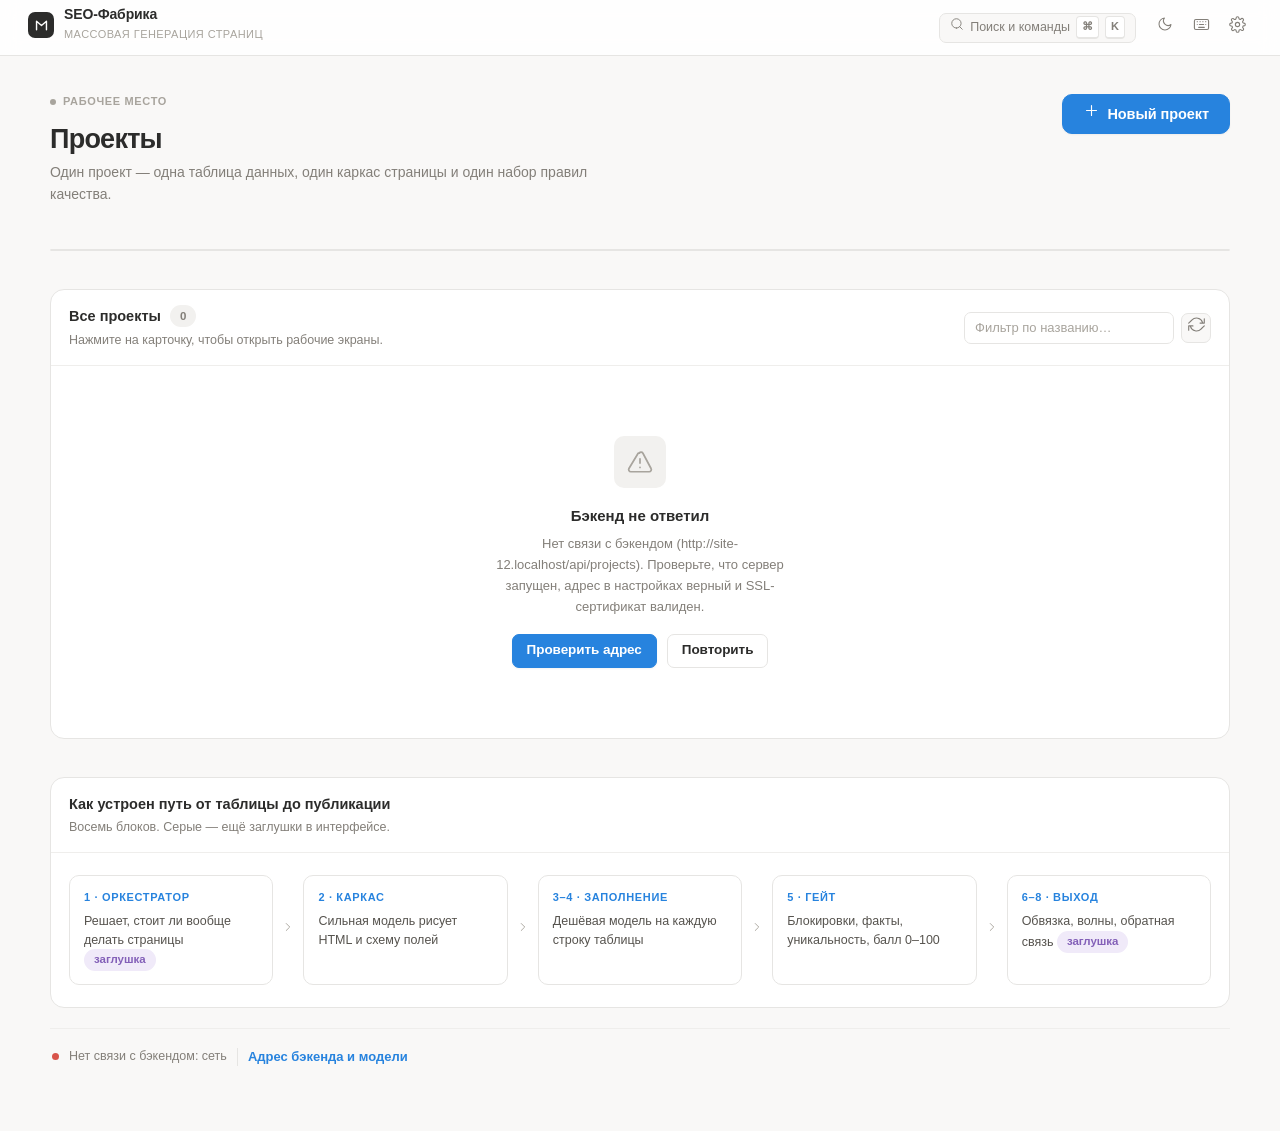
==== commit 96e82285: "Update index.html" ====
--- a/smm/index.html
+++ b/smm/index.html
@@ -5,7 +5,7 @@
 <meta name="viewport" content="width=1280">
 <title>Проекты — SEO-Фабрика</title>
 <link rel="icon" href="data:image/svg+xml,%3Csvg xmlns='http://www.w3.org/2000/svg' viewBox='0 0 32 32'%3E%3Crect width='32' height='32' rx='8' fill='%232783de'/%3E%3Cpath d='M9 21V11l7 6 7-6v10' stroke='white' stroke-width='2.4' fill='none' stroke-linecap='round' stroke-linejoin='round'/%3E%3C/svg%3E">
-<link rel="stylesheet" href="style.css?v=20">
+<link rel="stylesheet" href="style.css?v=22">
 <script>
   try {
     var t = localStorage.getItem('seo_theme');
@@ -152,7 +152,7 @@
   </main>
 </div>
 
-<script src="app.js?v=20"></script>
+<script src="app.js?v=22"></script>
 <script>
 (function () {
 'use strict';
--- a/smm/style.css
+++ b/smm/style.css
@@ -2306,3 +2306,121 @@
 .pick-need { display: flex; align-items: center; gap: 7px; flex-wrap: wrap; }
 .pick-title { display: block; }
 .pick-desc { display: block; }
+
+
+/* ==========================================================================
+   28 · ПРОКРУТКА ЭКРАНА ПРОЕКТА (фикс)
+
+   Было: body.is-app с overflow:hidden запретил прокрутку страницы,
+   а своего скролл-контейнера ни у .app, ни у .canvas не было —
+   колесо ничего не листало, а липкая thead цеплялась за высоту
+   шапки и наезжала на содержимое выше.
+   Стало: единственный скролл-контейнер — .canvas (его же дёргает go()),
+   рельса и шапка стоят на месте.
+   ========================================================================== */
+
+body.is-app { height: 100vh; overflow: hidden; }
+
+.app {
+  height: 100vh;
+  min-height: 0;
+  overflow: hidden;
+}
+
+.rail {
+  position: static;      /* sticky больше не нужен: страница целиком не едет */
+  height: 100vh;
+  min-height: 0;
+  overflow: hidden;
+}
+.rail-nav { flex: 1 1 auto; min-height: 0; overflow-y: auto; }
+.rail-foot { flex: 0 0 auto; }
+
+.shell { height: 100vh; min-height: 0; }
+.topbar { flex: 0 0 auto; }
+
+.canvas {
+  flex: 1 1 auto;
+  min-height: 0;
+  overflow-y: auto;
+  overflow-x: hidden;
+  overscroll-behavior: contain;
+}
+
+/* Шапка таблицы липнет к верху своего скролла, а не к высоте topbar */
+.tbl-scroll { overflow: auto; max-height: 70vh; }
+.tbl thead th { top: 0; }
+
+/* видимая полоса прокрутки */
+.canvas::-webkit-scrollbar,
+.rail-nav::-webkit-scrollbar,
+.tbl-scroll::-webkit-scrollbar { width: 10px; height: 10px; }
+.canvas::-webkit-scrollbar-thumb,
+.rail-nav::-webkit-scrollbar-thumb,
+.tbl-scroll::-webkit-scrollbar-thumb {
+  background: var(--line-strong);
+  border-radius: 999px;
+  border: 2px solid transparent;
+  background-clip: padding-box;
+}
+
+/* ==========================================================================
+   29 · ЗАГРУЗЧИК ТАБЛИЦЫ (экран «Данные», источник CSV)
+   ========================================================================== */
+
+.up-drop {
+  border: 1.5px dashed var(--line-strong);
+  border-radius: var(--r-md);
+  background: var(--surface);
+  padding: 28px 18px;
+  text-align: center;
+  cursor: pointer;
+  transition: all var(--t) var(--ease);
+}
+.up-drop:hover,
+.up-drop.is-over {
+  border-color: var(--accent);
+  background: var(--accent-soft);
+}
+.up-drop-t { font-size: 14px; font-weight: 620; color: var(--text); margin-bottom: 4px; }
+.up-drop-s { font-size: 12.5px; color: var(--muted); }
+
+.up-file { display: none; }
+
+.up-row {
+  display: flex; align-items: flex-end; gap: 14px; flex-wrap: wrap;
+  margin-top: 14px;
+}
+.up-row .field { margin-bottom: 0; }
+
+.up-name { font-family: var(--mono); font-size: 12px; color: var(--muted); }
+
+.up-prev { margin-top: 4px; }
+
+.up-prev-wrap {
+  overflow-x: auto;
+  border: 1px solid var(--line);
+  border-radius: var(--r-md);
+  background: var(--bg);
+}
+.up-prev-tbl {
+  width: 100%;
+  border-collapse: collapse;
+  font-family: var(--mono);
+  font-size: 11.5px;
+  line-height: 1.5;
+}
+.up-prev-tbl th,
+.up-prev-tbl td {
+  border: 1px solid var(--line-soft);
+  padding: 6px 9px;
+  text-align: left;
+  max-width: 220px;
+  overflow: hidden; text-overflow: ellipsis; white-space: nowrap;
+}
+.up-prev-tbl th {
+  background: var(--surface-2);
+  color: var(--text-2);
+  font-weight: 650;
+  position: sticky; top: 0;
+}
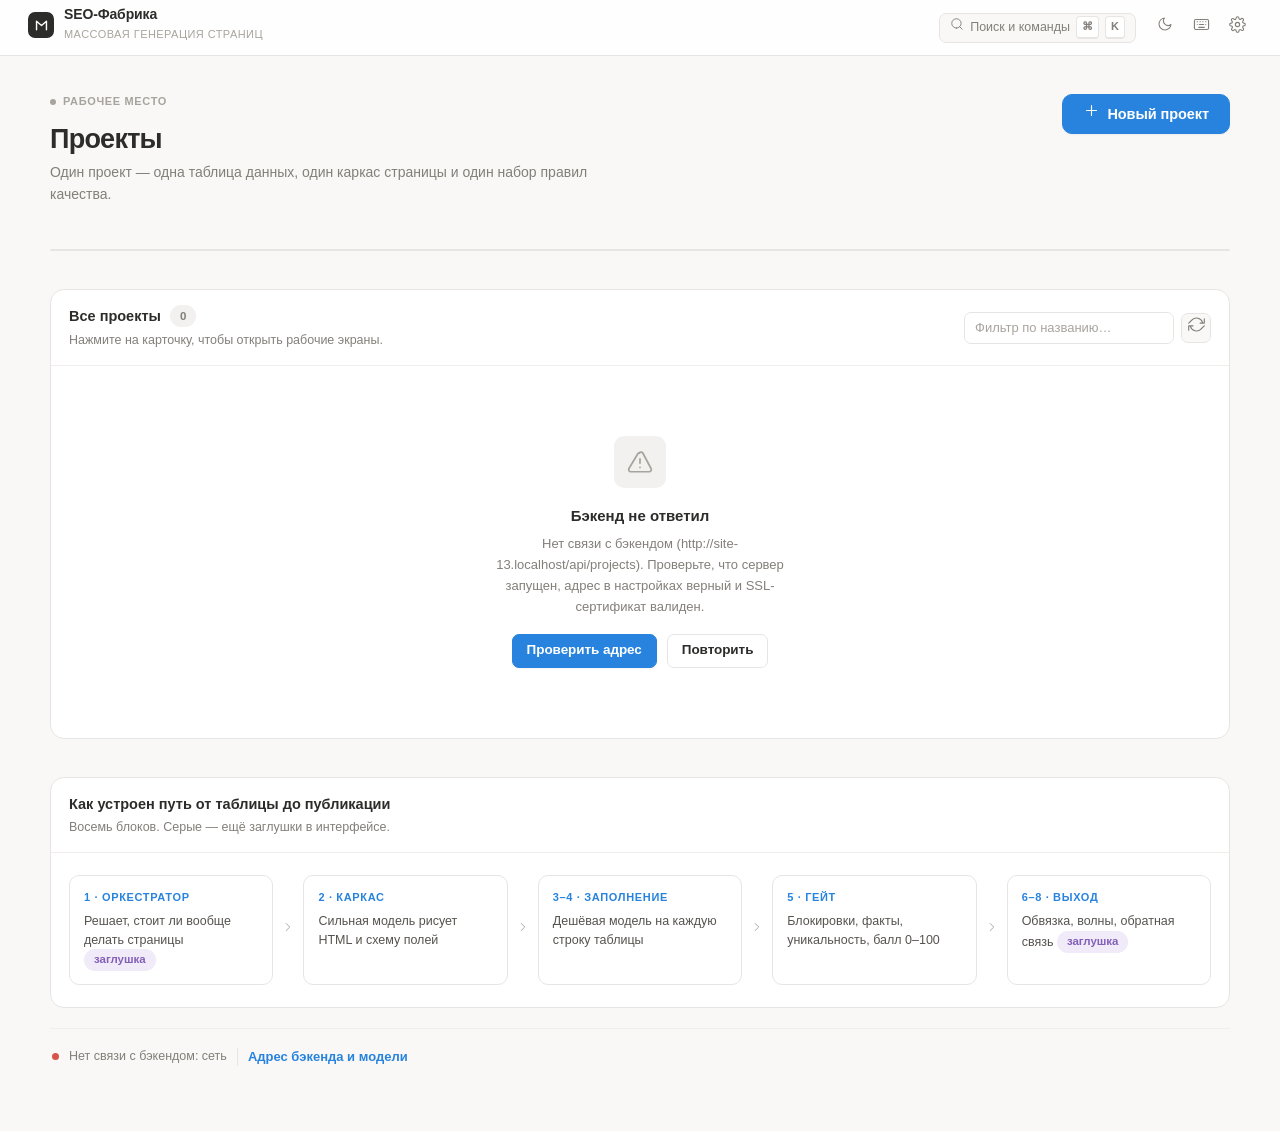
==== commit 29730911: "Update index.html" ====
--- a/smm/index.html
+++ b/smm/index.html
@@ -5,7 +5,7 @@
 <meta name="viewport" content="width=1280">
 <title>Проекты — SEO-Фабрика</title>
 <link rel="icon" href="data:image/svg+xml,%3Csvg xmlns='http://www.w3.org/2000/svg' viewBox='0 0 32 32'%3E%3Crect width='32' height='32' rx='8' fill='%232783de'/%3E%3Cpath d='M9 21V11l7 6 7-6v10' stroke='white' stroke-width='2.4' fill='none' stroke-linecap='round' stroke-linejoin='round'/%3E%3C/svg%3E">
-<link rel="stylesheet" href="style.css?v=22">
+<link rel="stylesheet" href="style.css?v=28">
 <script>
   try {
     var t = localStorage.getItem('seo_theme');
@@ -152,7 +152,7 @@
   </main>
 </div>
 
-<script src="app.js?v=22"></script>
+<script src="app.js?v=24"></script>
 <script>
 (function () {
 'use strict';
--- a/smm/style.css
+++ b/smm/style.css
@@ -2028,7 +2028,13 @@
 .plain-shell .canvas {
   flex: 1;
   padding: 34px 28px 64px;
-}
+  /* страница без рельсы едет целиком: canvas не должен быть скролл-контейнером,
+     иначе overscroll-behavior:contain из блока 28 глотает колесо */
+  min-height: 0;
+  overflow: visible;
+  overscroll-behavior: auto;
+}
+.plain-shell { min-height: 100vh; height: auto; }
 .plain-shell .wrap {
   width: 100%;
   max-width: var(--content-max);
@@ -2424,3 +2430,83 @@
   font-weight: 650;
   position: sticky; top: 0;
 }
+
+/* ==========================================================================
+   29. ДИЗАЙН-ОСНОВА: карточки тем и макетов
+   ========================================================================== */
+
+.theme-grid {
+  display: grid;
+  grid-template-columns: repeat(auto-fill, minmax(212px, 1fr));
+  gap: 14px;
+}
+
+.theme-card {
+  display: flex;
+  flex-direction: column;
+  gap: 10px;
+  padding: 10px;
+  text-align: left;
+  background: var(--surface);
+  border: 1px solid var(--line);
+  border-radius: 14px;
+  cursor: pointer;
+  transition: border-color .15s, box-shadow .15s, transform .15s;
+}
+
+.theme-card:hover {
+  border-color: var(--accent-line);
+  transform: translateY(-2px);
+  box-shadow: 0 10px 26px rgba(15, 20, 40, .10);
+}
+
+.theme-card.is-on {
+  border-color: var(--accent);
+  box-shadow: 0 0 0 2px var(--accent-soft);
+}
+
+.theme-shot-wrap {
+  display: block;
+  overflow: hidden;
+  border-radius: 10px;
+  border: 1px solid var(--line);
+}
+
+.theme-shot { display: block; width: 100%; height: auto; }
+
+.theme-meta { display: flex; flex-direction: column; gap: 3px; }
+
+.theme-n {
+  font-weight: 650;
+  font-size: 14px;
+  color: var(--text);
+  display: flex;
+  align-items: center;
+  gap: 6px;
+}
+
+.theme-on {
+  font-style: normal;
+  font-size: 11px;
+  font-weight: 600;
+  color: var(--accent);
+  border: 1px solid var(--accent-line);
+  border-radius: 999px;
+  padding: 1px 7px;
+}
+
+.theme-t { font-size: 12.5px; color: var(--muted); }
+.theme-m { font-size: 11.5px; color: var(--faint); }
+
+.pick.pick-slim {
+  grid-template-columns: repeat(auto-fill, minmax(168px, 1fr));
+}
+
+.pick-slim .pick-card { padding: 12px; gap: 10px; }
+.pick-slim .pick-title,
+.pick-slim .pick-desc { display: block; }
+.pick-slim .pick-desc { margin-top: 2px; font-size: 11.5px; color: var(--faint); }
+
+@media (max-width: 700px) {
+  .theme-grid { grid-template-columns: 1fr 1fr; }
+}
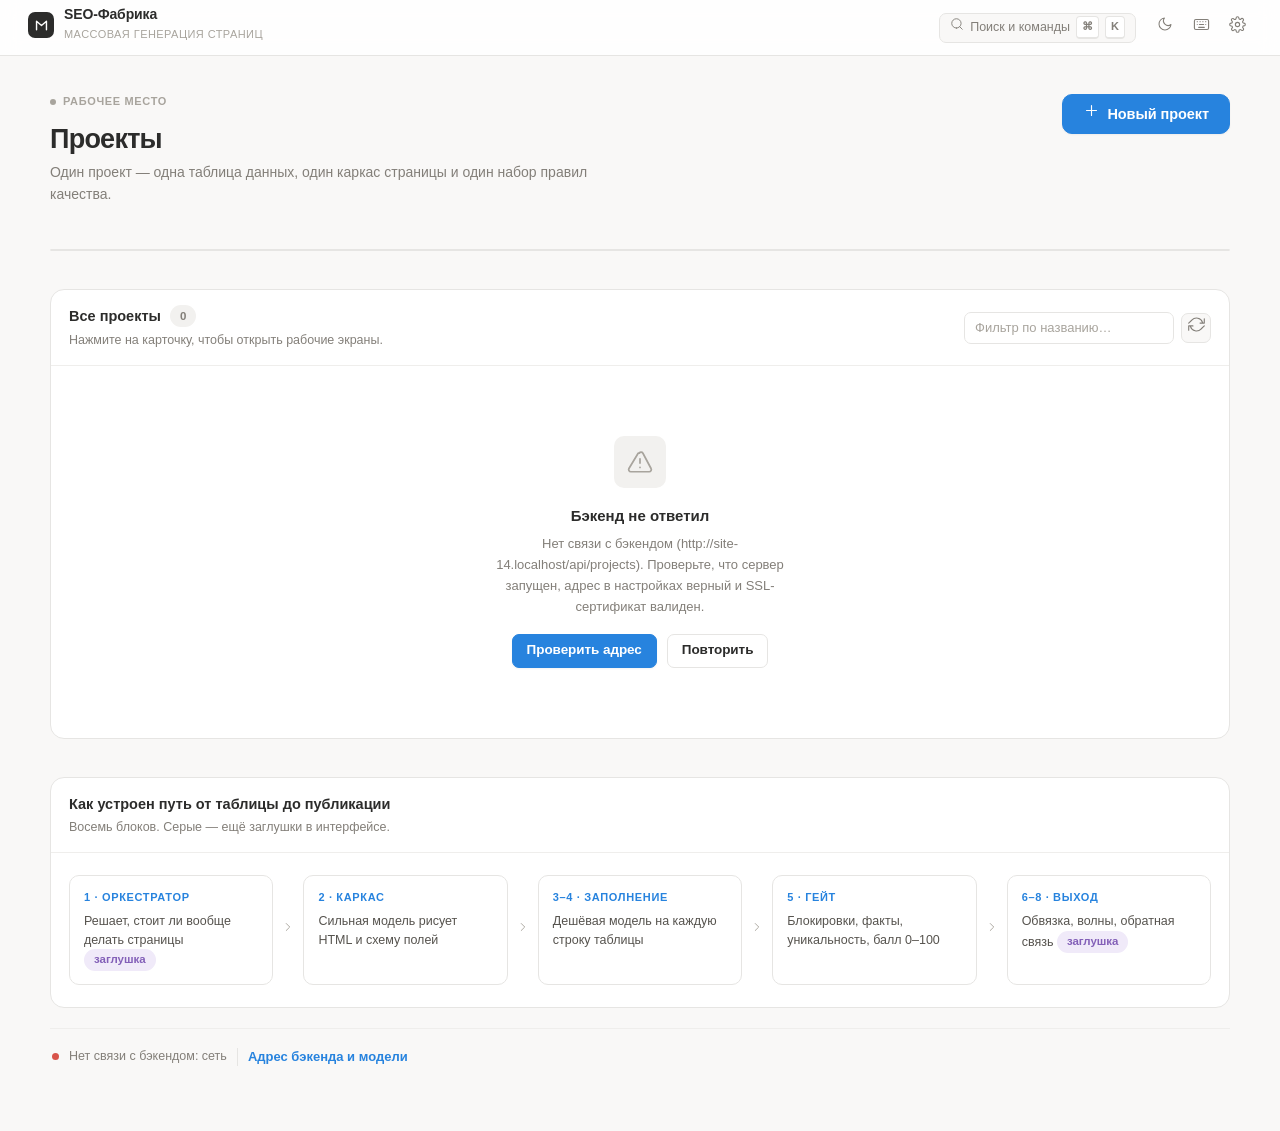
==== commit 9af71c61: "Update stylesheet and script version in index.html" ====
--- a/smm/index.html
+++ b/smm/index.html
@@ -5,7 +5,7 @@
 <meta name="viewport" content="width=1280">
 <title>Проекты — SEO-Фабрика</title>
 <link rel="icon" href="data:image/svg+xml,%3Csvg xmlns='http://www.w3.org/2000/svg' viewBox='0 0 32 32'%3E%3Crect width='32' height='32' rx='8' fill='%232783de'/%3E%3Cpath d='M9 21V11l7 6 7-6v10' stroke='white' stroke-width='2.4' fill='none' stroke-linecap='round' stroke-linejoin='round'/%3E%3C/svg%3E">
-<link rel="stylesheet" href="style.css?v=28">
+<link rel="stylesheet" href="style.css?v=29">
 <script>
   try {
     var t = localStorage.getItem('seo_theme');
@@ -152,7 +152,7 @@
   </main>
 </div>
 
-<script src="app.js?v=24"></script>
+<script src="app.js?v=27"></script>
 <script>
 (function () {
 'use strict';
--- a/smm/style.css
+++ b/smm/style.css
@@ -2510,3 +2510,108 @@
 @media (max-width: 700px) {
   .theme-grid { grid-template-columns: 1fr 1fr; }
 }
+
+/* ==========================================================================
+   30. «ВСЕ ЗНАЧЕНИЯ С СЕРВЕРА» — длинные тексты без наложений
+   ========================================================================== */
+
+.raw-list { display: flex; flex-direction: column; gap: 10px; min-width: 0; }
+
+.raw-item {
+  min-width: 0;
+  padding: 12px 14px;
+  background: var(--surface);
+  border: 1px solid var(--line);
+  border-radius: var(--r-md);
+}
+
+.raw-head {
+  display: flex; align-items: center; gap: 10px;
+  flex-wrap: wrap;
+  margin-bottom: 6px;
+}
+
+.raw-k {
+  font-family: var(--mono, ui-monospace, SFMono-Regular, Menlo, monospace);
+  font-size: 12.5px;
+  font-weight: 600;
+  color: var(--text);
+  background: var(--surface-2);
+  border: 1px solid var(--line);
+  border-radius: 6px;
+  padding: 2px 7px;
+  word-break: break-all;
+}
+
+.raw-badge {
+  font-size: 11px;
+  color: var(--muted);
+  border: 1px solid var(--line);
+  border-radius: 999px;
+  padding: 1px 8px;
+  white-space: nowrap;
+}
+
+.raw-badge.ok { color: var(--accent); border-color: var(--accent-line); }
+
+.raw-v {
+  font-size: 13px;
+  line-height: 1.55;
+  color: var(--text-2);
+  overflow-wrap: anywhere;
+  word-break: break-word;
+}
+
+.raw-empty { color: var(--faint); }
+
+.raw-more summary {
+  display: flex; align-items: baseline; gap: 8px;
+  cursor: pointer;
+  list-style: none;
+}
+
+.raw-more summary::-webkit-details-marker { display: none; }
+
+.raw-peek {
+  flex: 1 1 auto;
+  min-width: 0;
+  font-size: 13px;
+  color: var(--text-2);
+  white-space: nowrap;
+  overflow: hidden;
+  text-overflow: ellipsis;
+}
+
+.raw-toggle {
+  flex: none;
+  font-size: 11.5px;
+  color: var(--accent);
+  white-space: nowrap;
+}
+
+.raw-more[open] .raw-peek { display: none; }
+.raw-more[open] .raw-toggle::after { content: " — свернуть"; color: var(--muted); }
+
+.raw-pre {
+  margin: 10px 0 0;
+  max-height: 420px;
+  overflow: auto;
+  overscroll-behavior: contain;
+  padding: 12px;
+  background: var(--bg);
+  border: 1px solid var(--line);
+  border-radius: var(--r-sm);
+  font-family: var(--mono, ui-monospace, SFMono-Regular, Menlo, monospace);
+  font-size: 12px;
+  line-height: 1.6;
+  color: var(--text-2);
+  white-space: pre-wrap;
+  overflow-wrap: anywhere;
+  tab-size: 2;
+}
+
+.raw-filter { width: 190px; max-width: 44vw; }
+
+@media (max-width: 700px) {
+  .raw-filter { width: 100%; max-width: none; }
+}
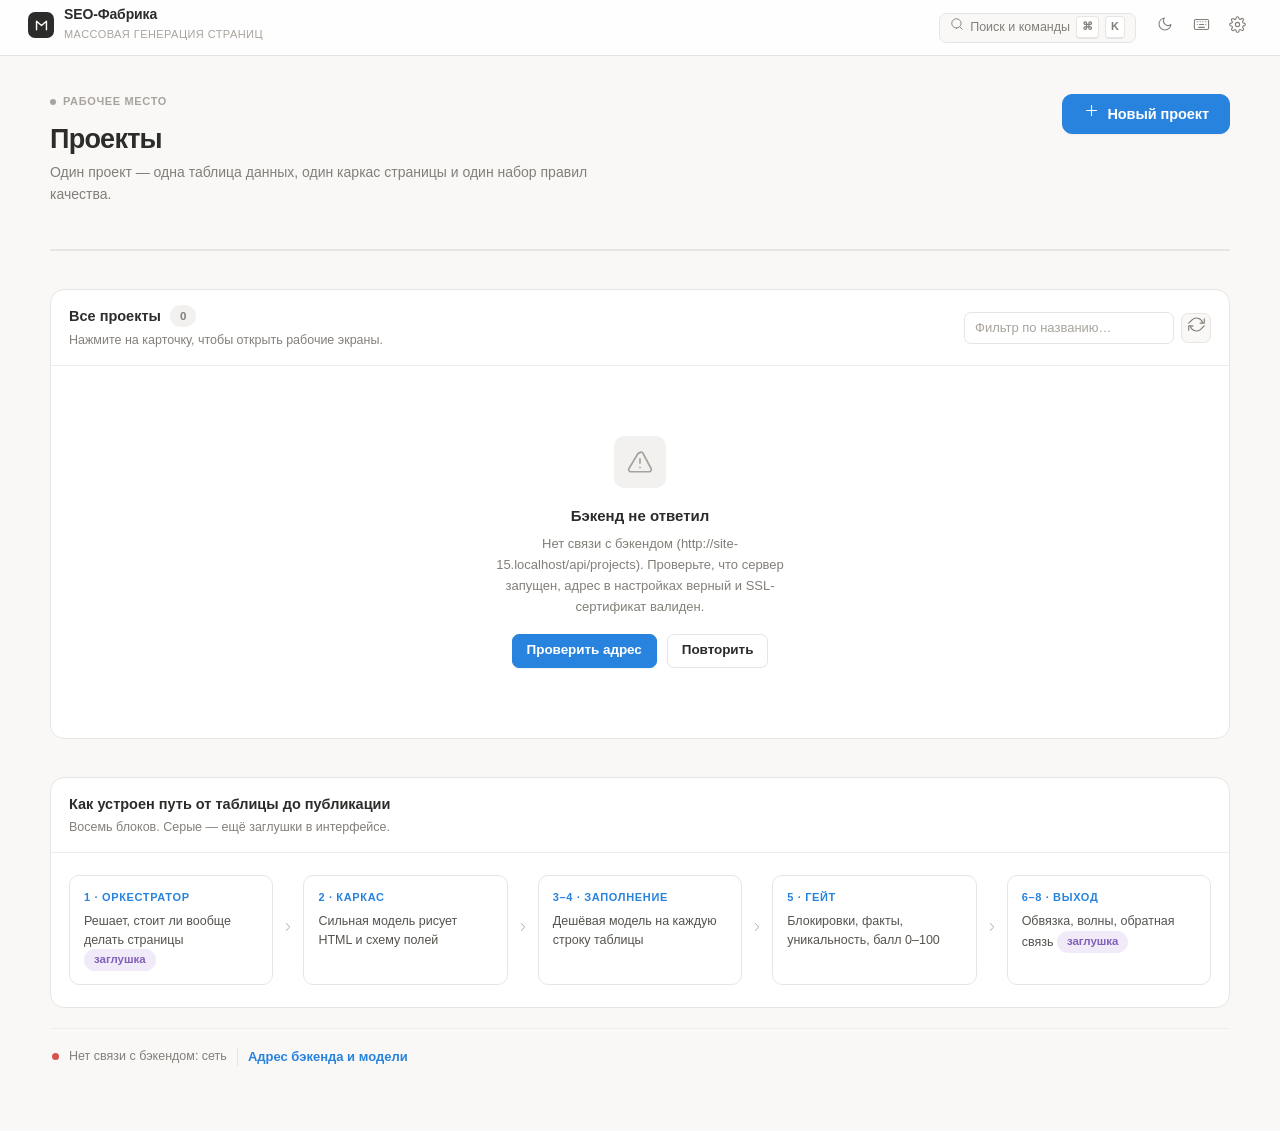
==== commit 50233b29: "Update index.html" ====
--- a/smm/index.html
+++ b/smm/index.html
@@ -1,3 +1,4 @@
+
 <!doctype html>
 <html lang="ru" data-theme="light">
 <head>
@@ -152,7 +153,7 @@
   </main>
 </div>
 
-<script src="app.js?v=27"></script>
+<script src="app.js?v=28"></script>
 <script>
 (function () {
 'use strict';
--- a/smm/style.css
+++ b/smm/style.css
@@ -2615,3 +2615,17 @@
 @media (max-width: 700px) {
   .raw-filter { width: 100%; max-width: none; }
 }
+
+/* Промпты — большие моноширинные поля */
+#strongPrompt, #cheapPrompt {
+  min-height: 260px;
+  max-height: 60vh;
+  font-size: 12.5px;
+  line-height: 1.65;
+  white-space: pre-wrap;
+  overflow-wrap: anywhere;
+  overscroll-behavior: contain;
+}
+
+#s-prompts .field-label { display: flex; align-items: center; gap: 8px; }
+#s-prompts .raw-badge { font-weight: 400; }
